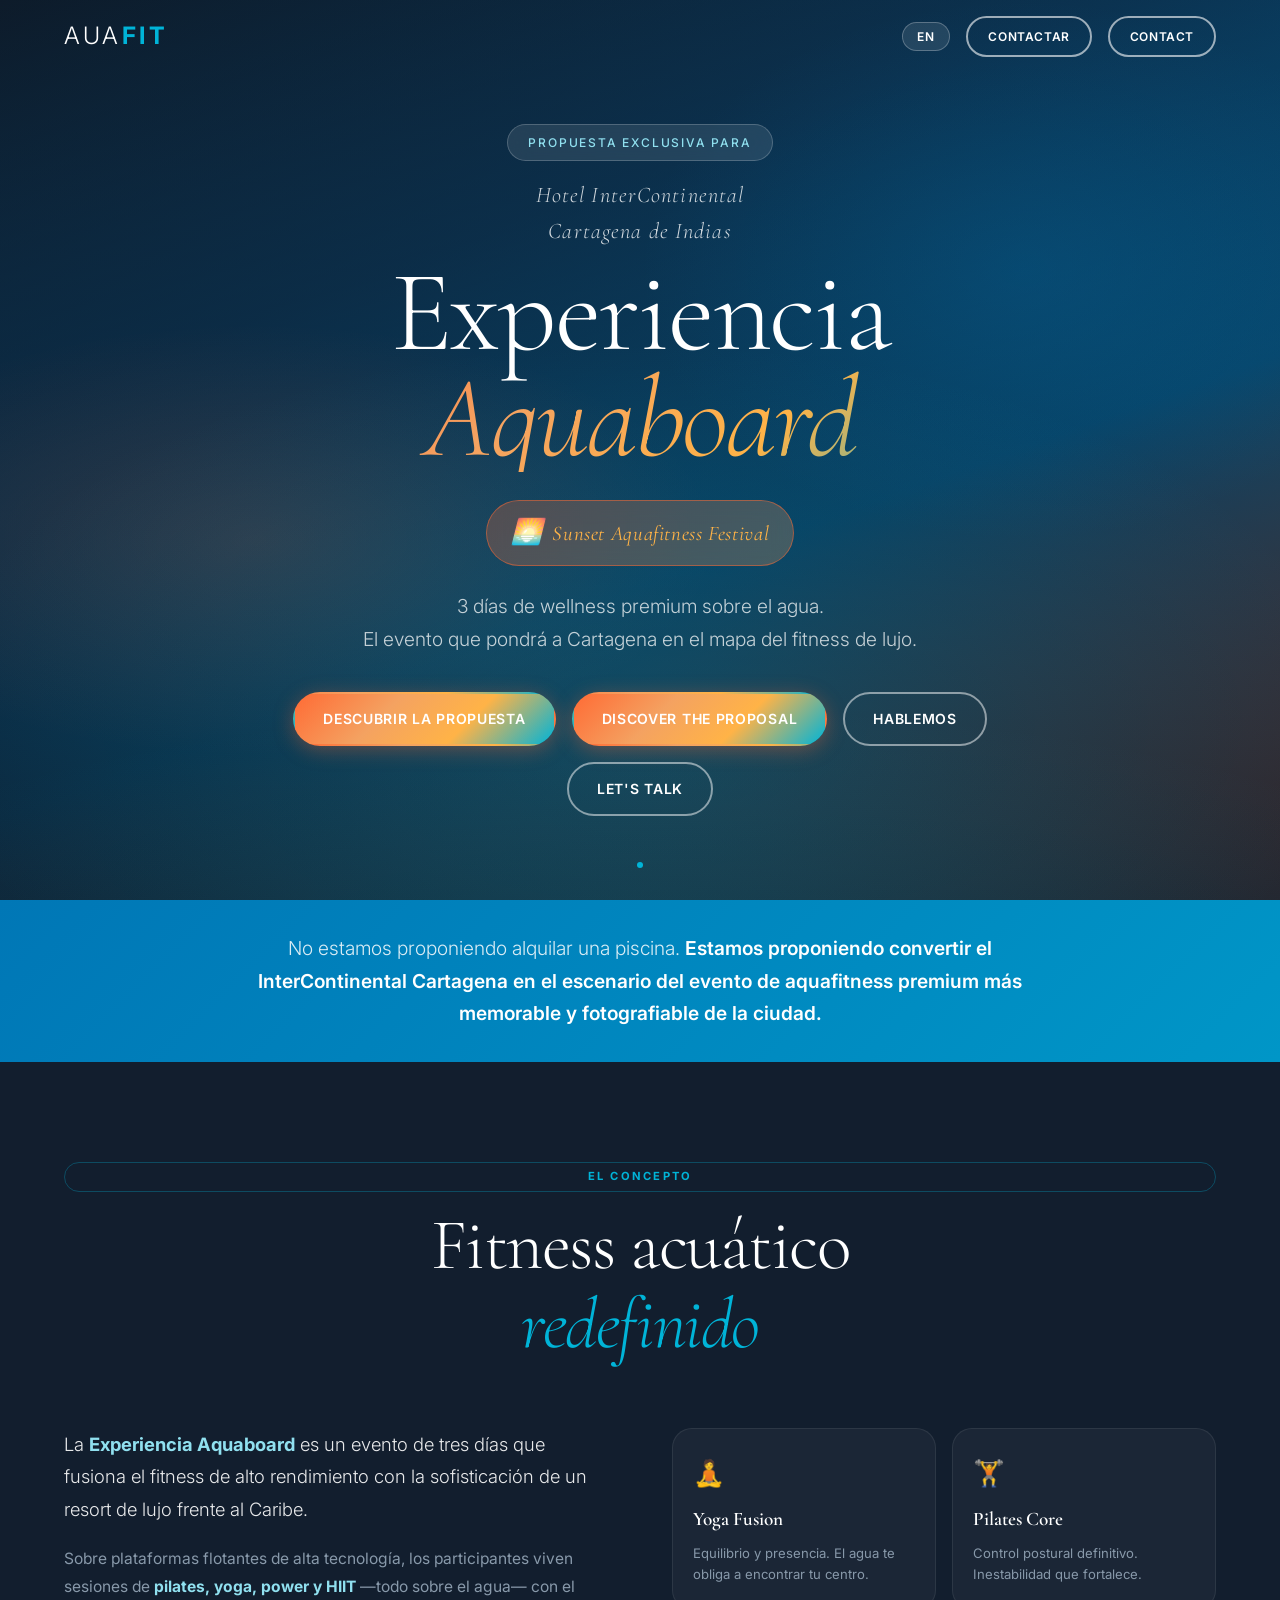
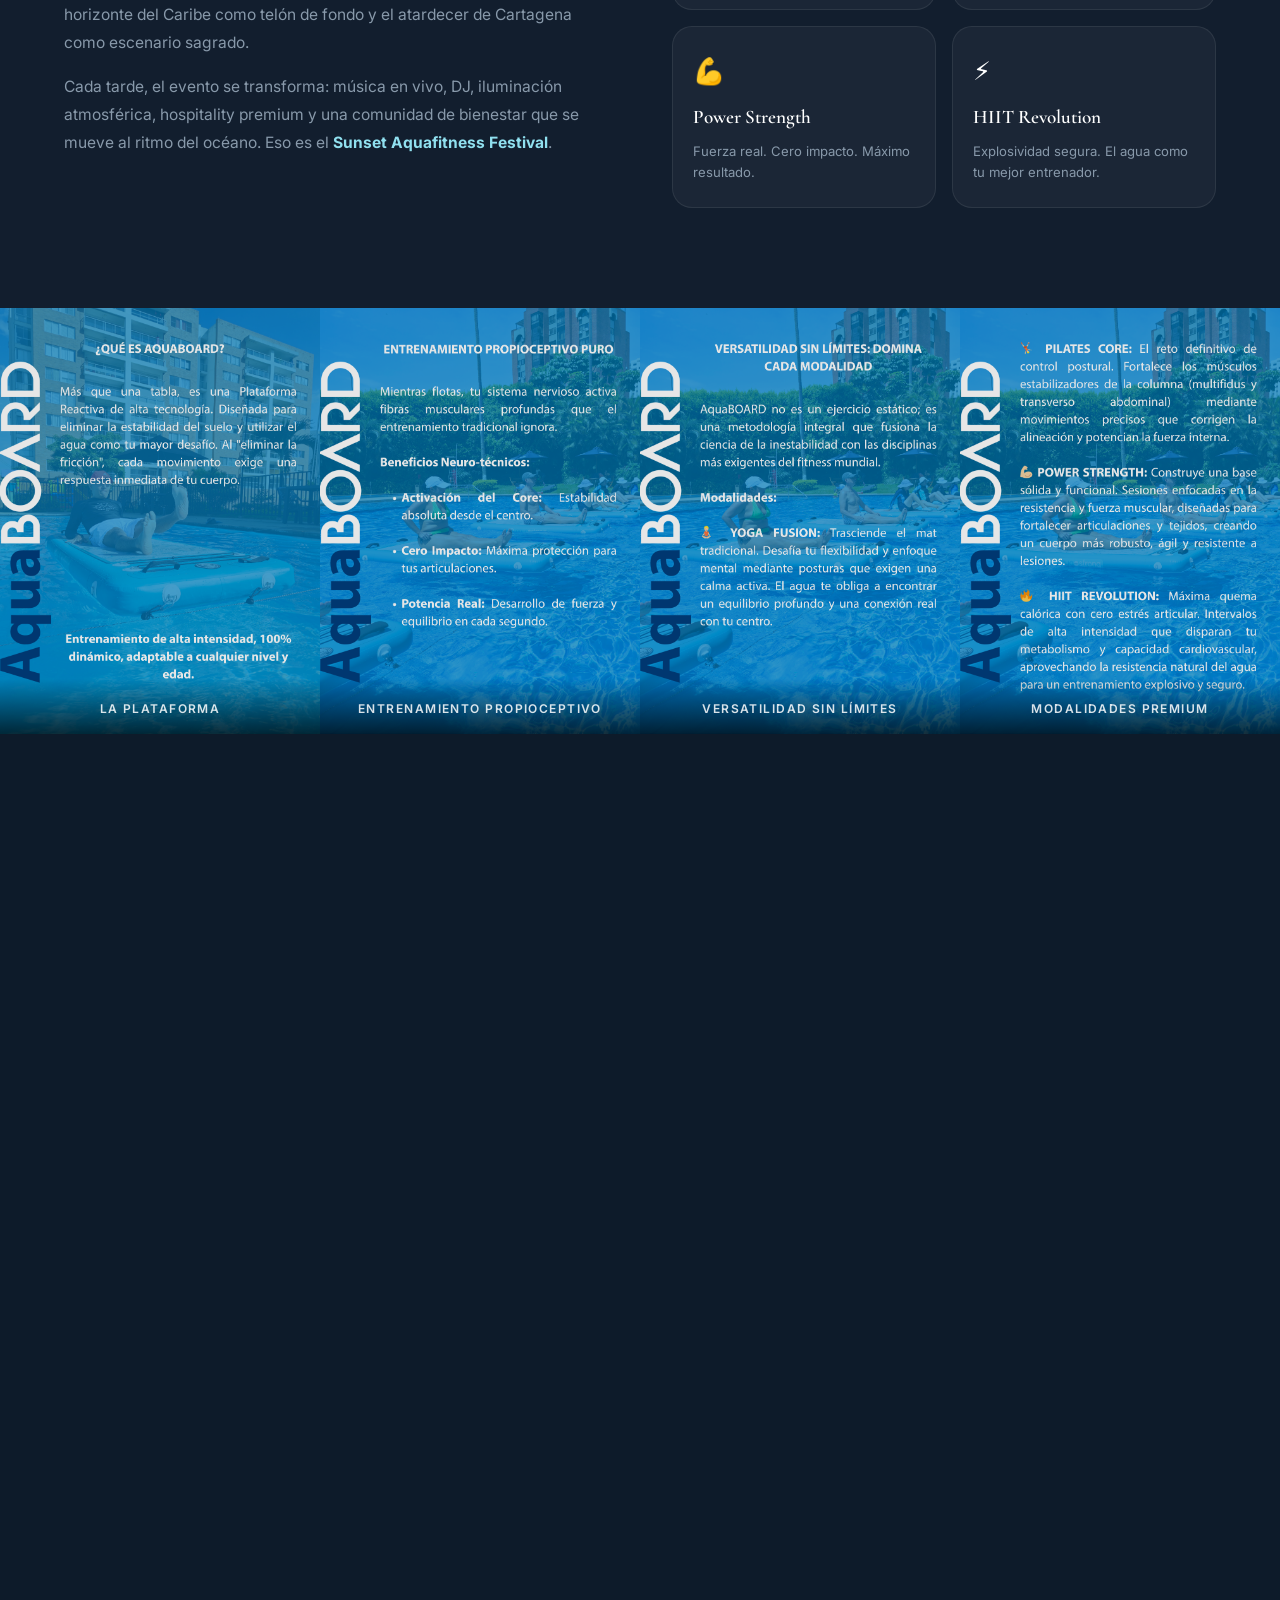
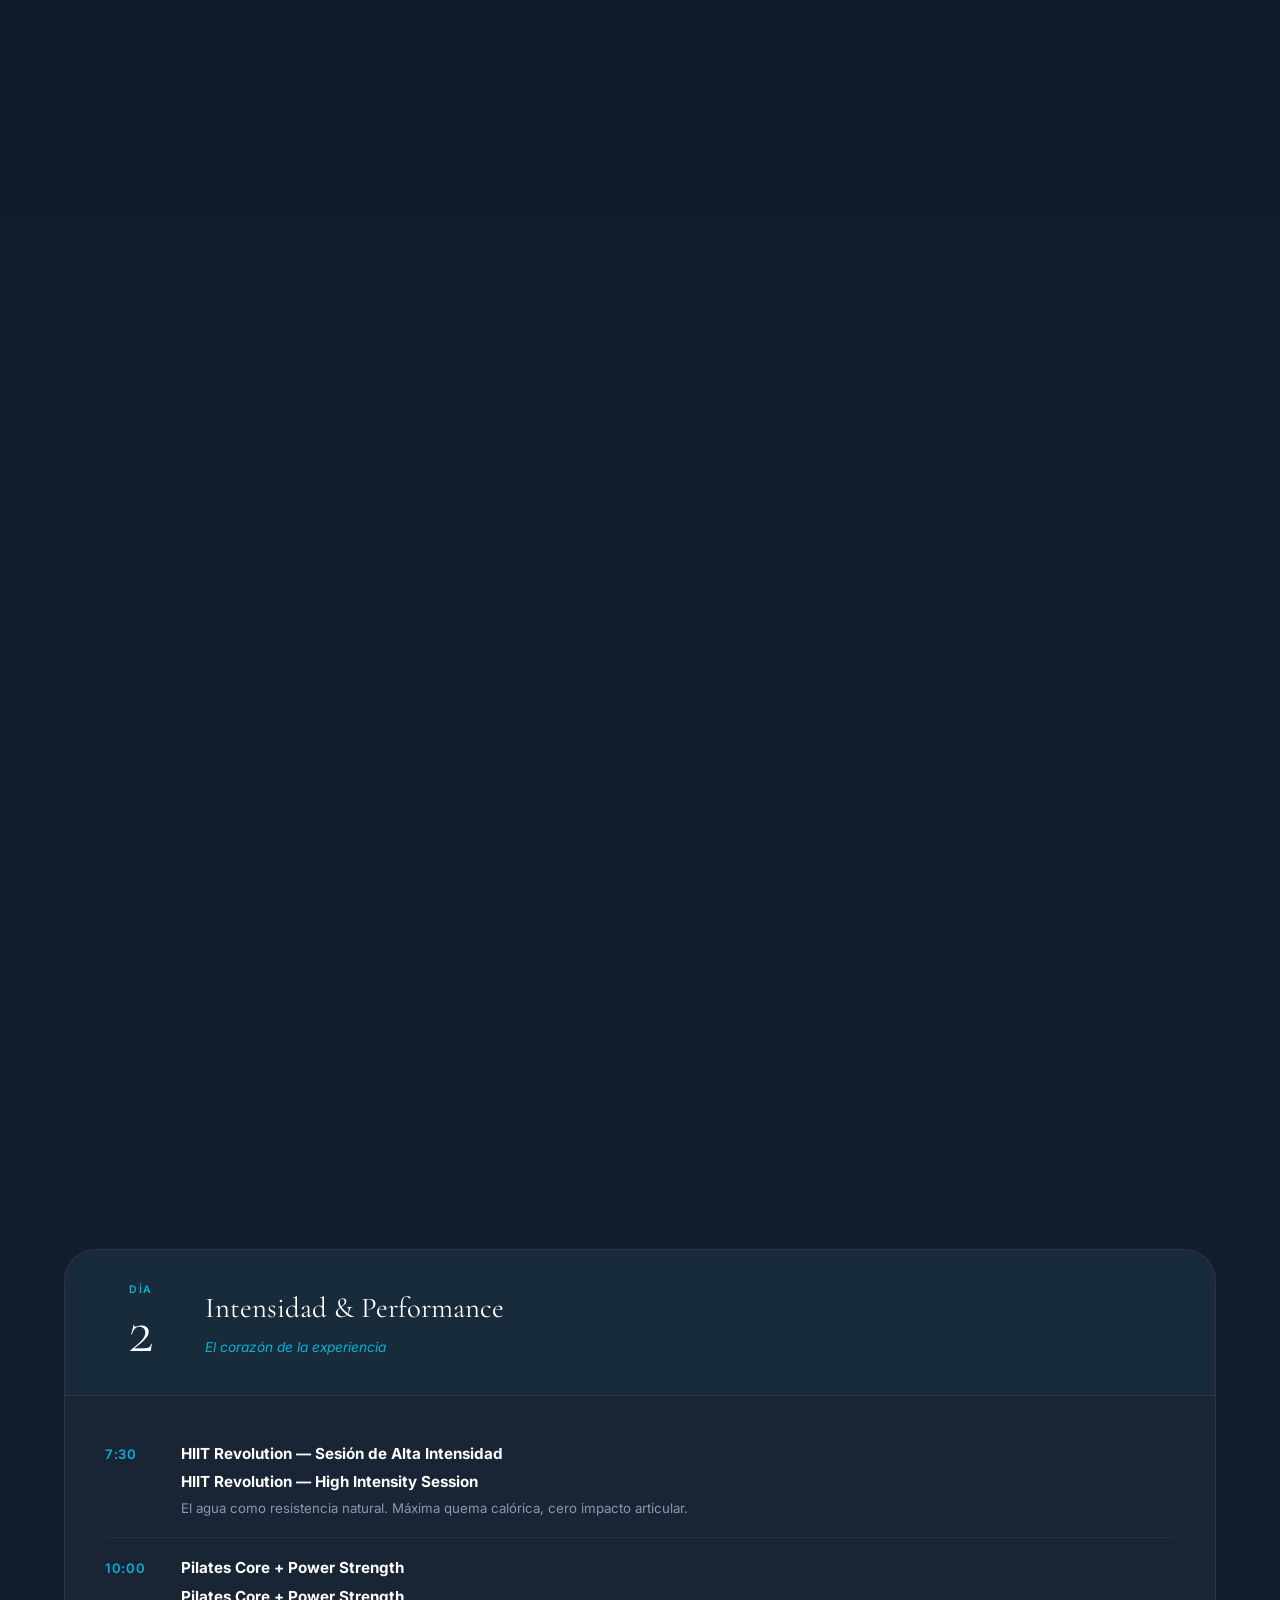
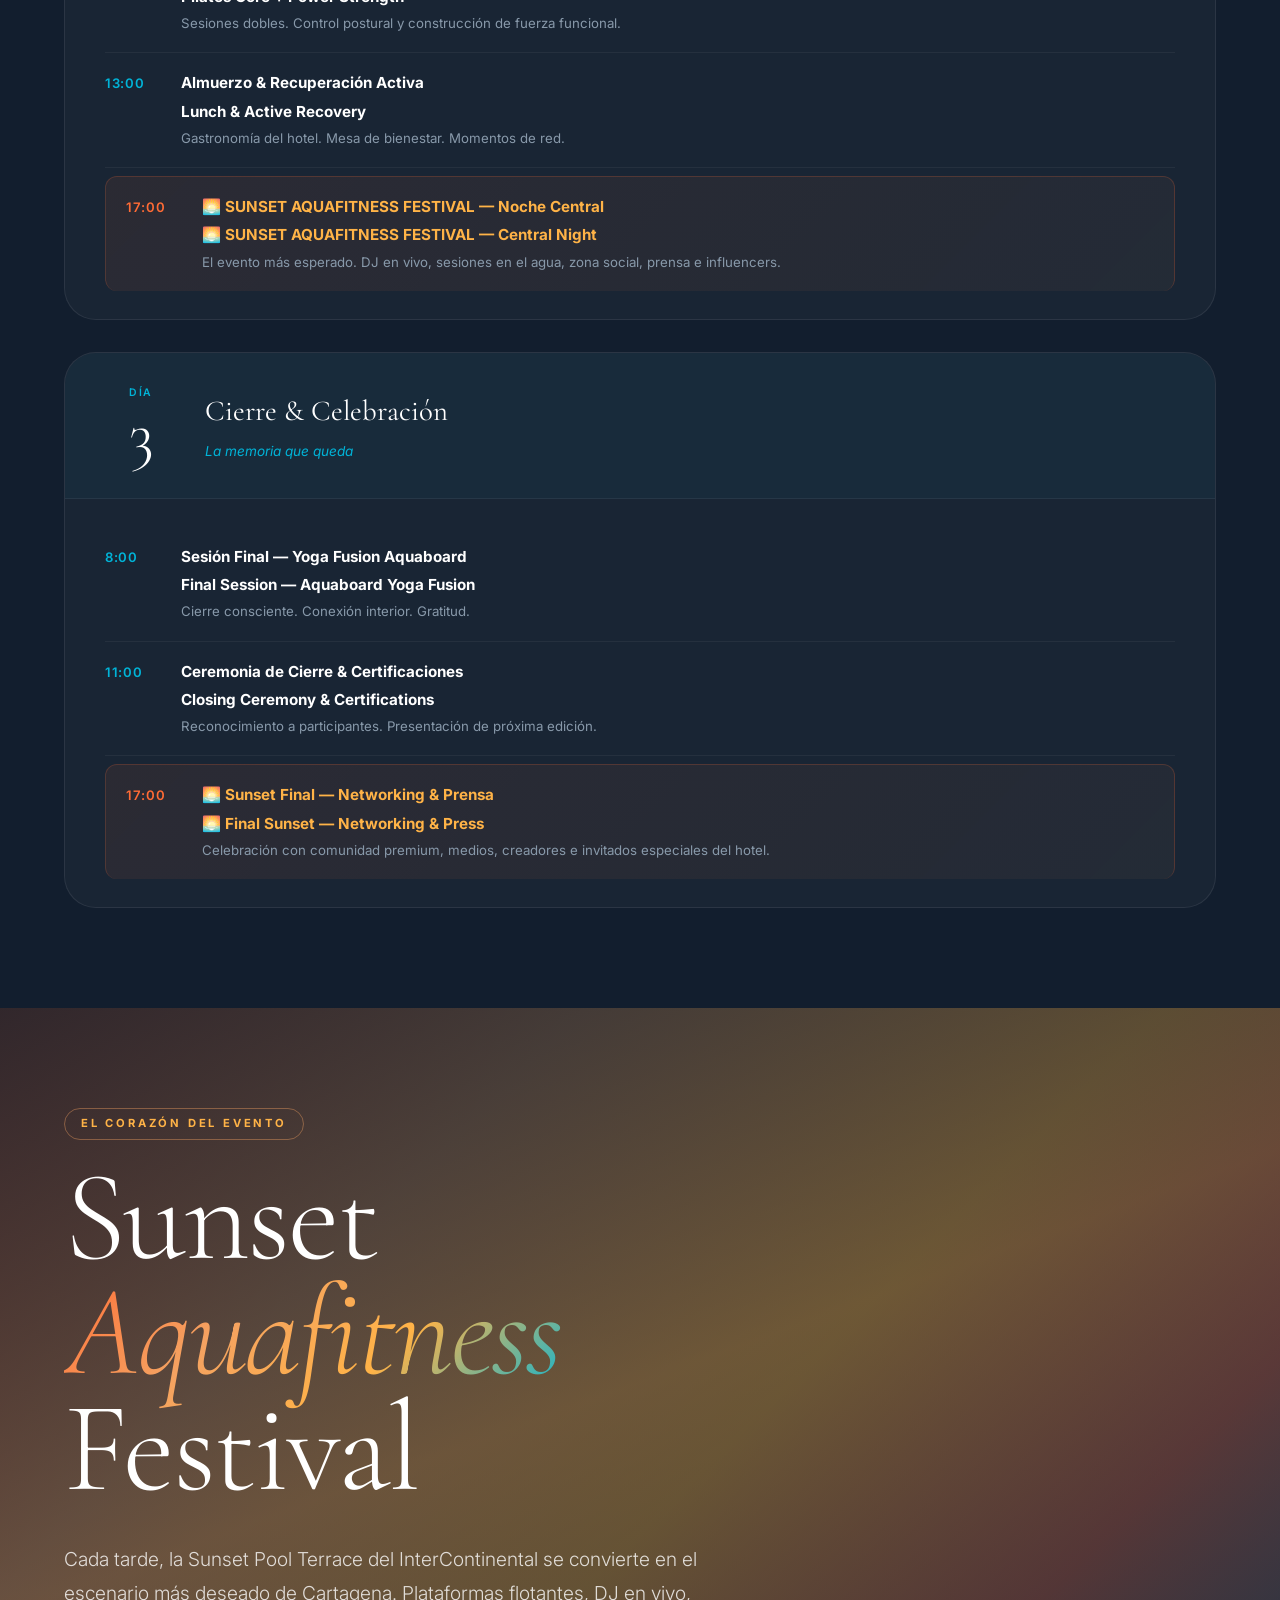
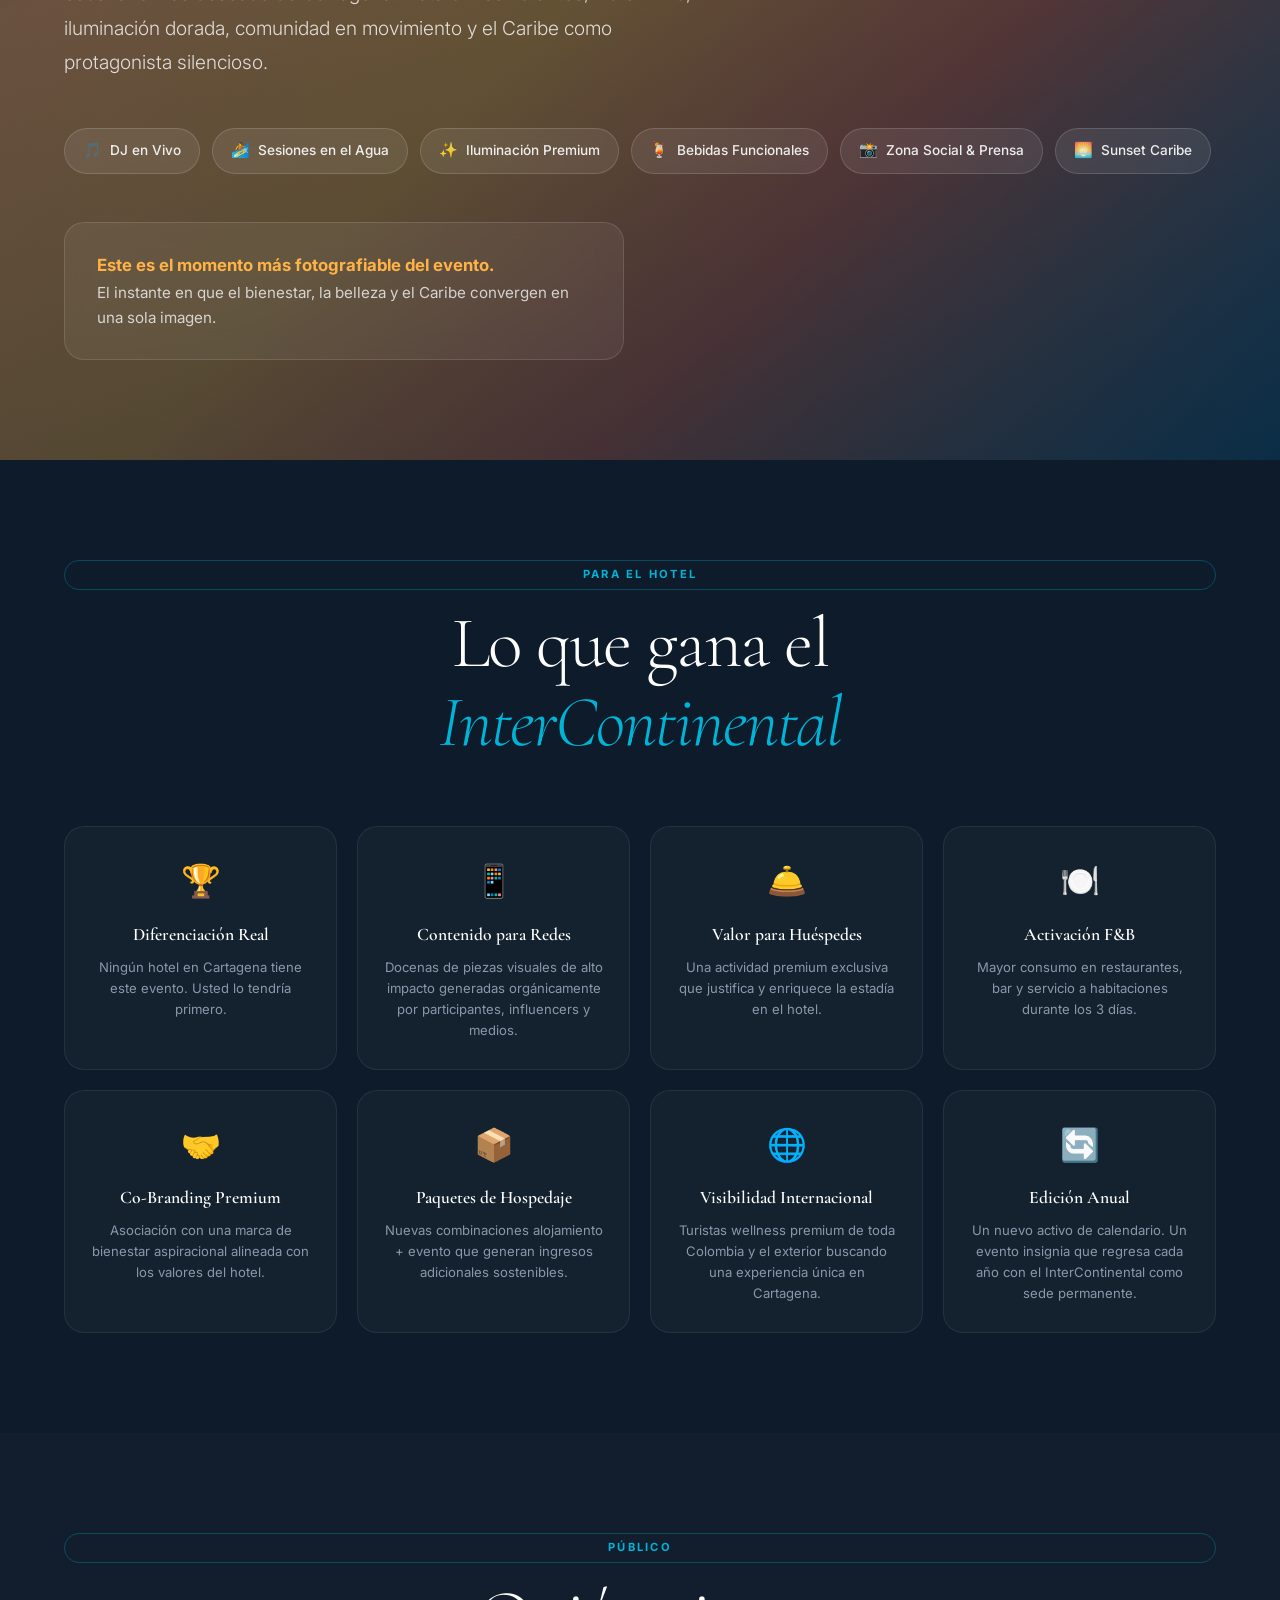
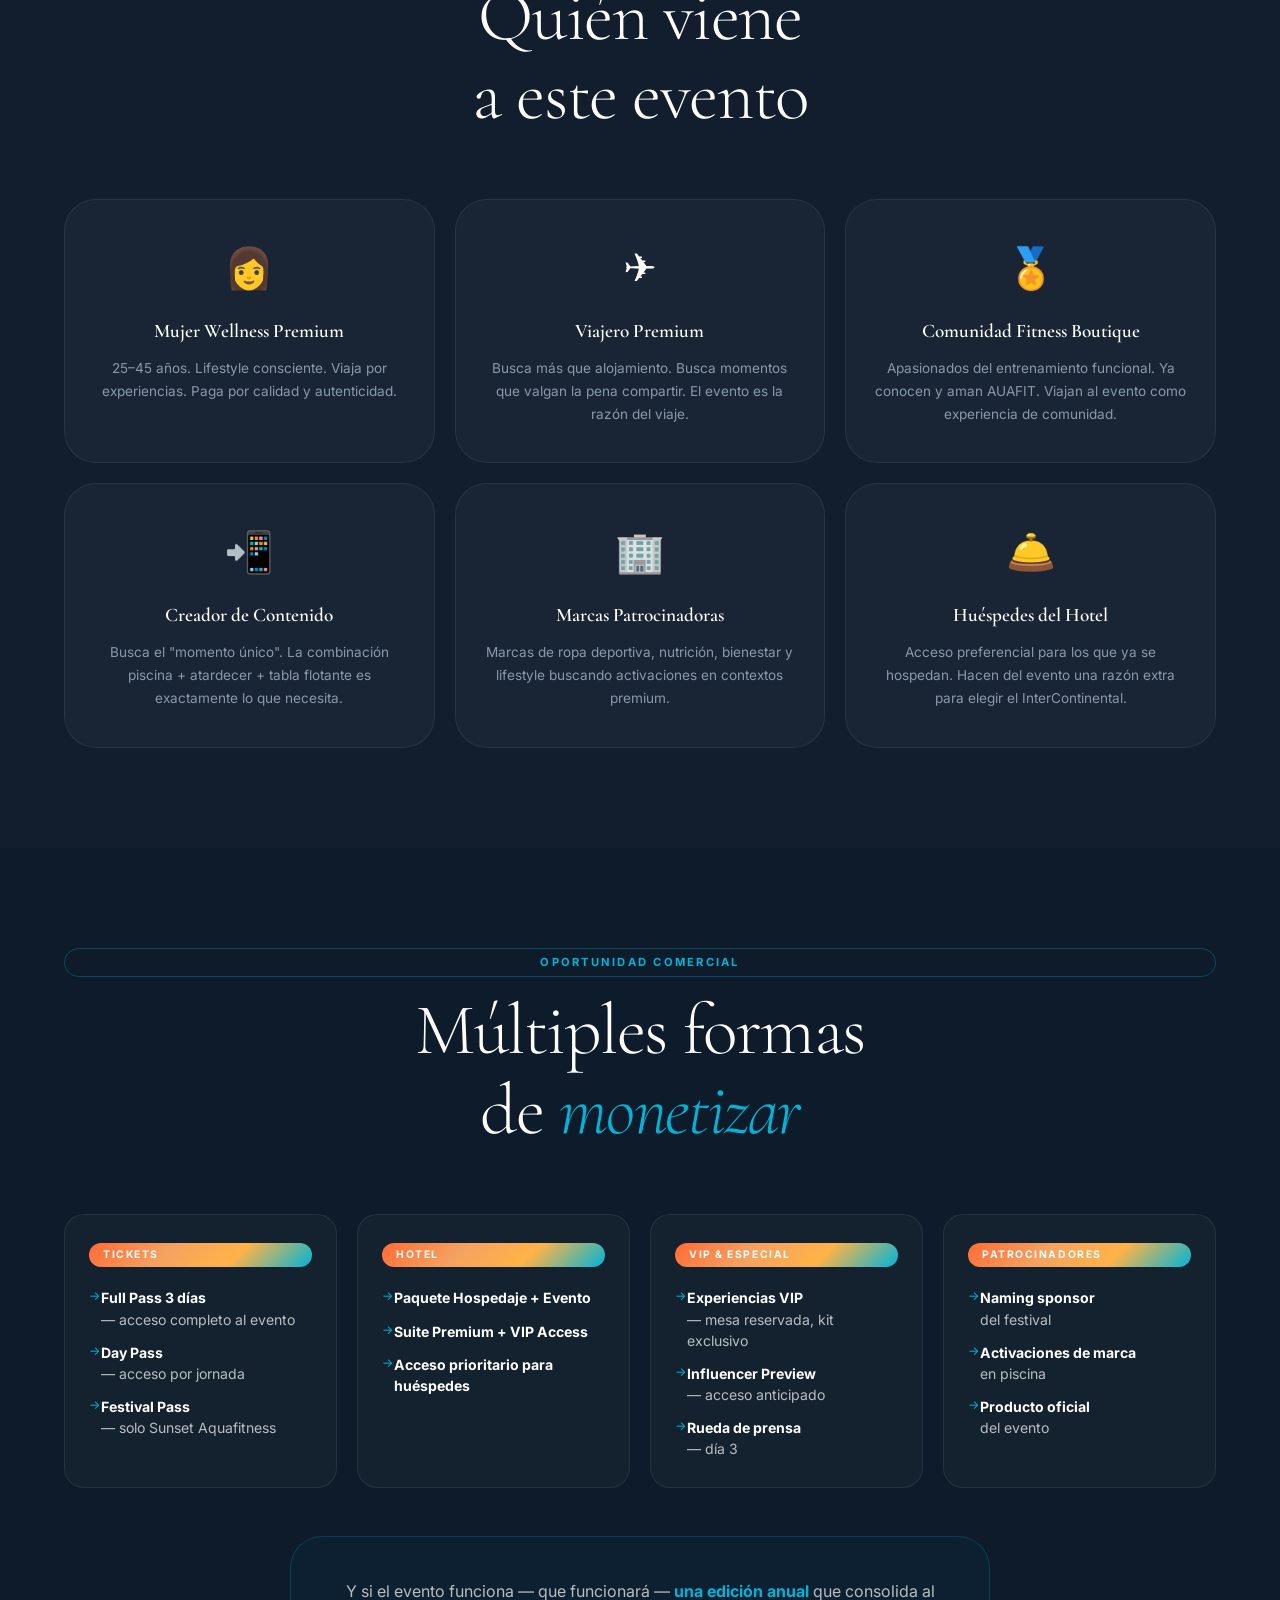
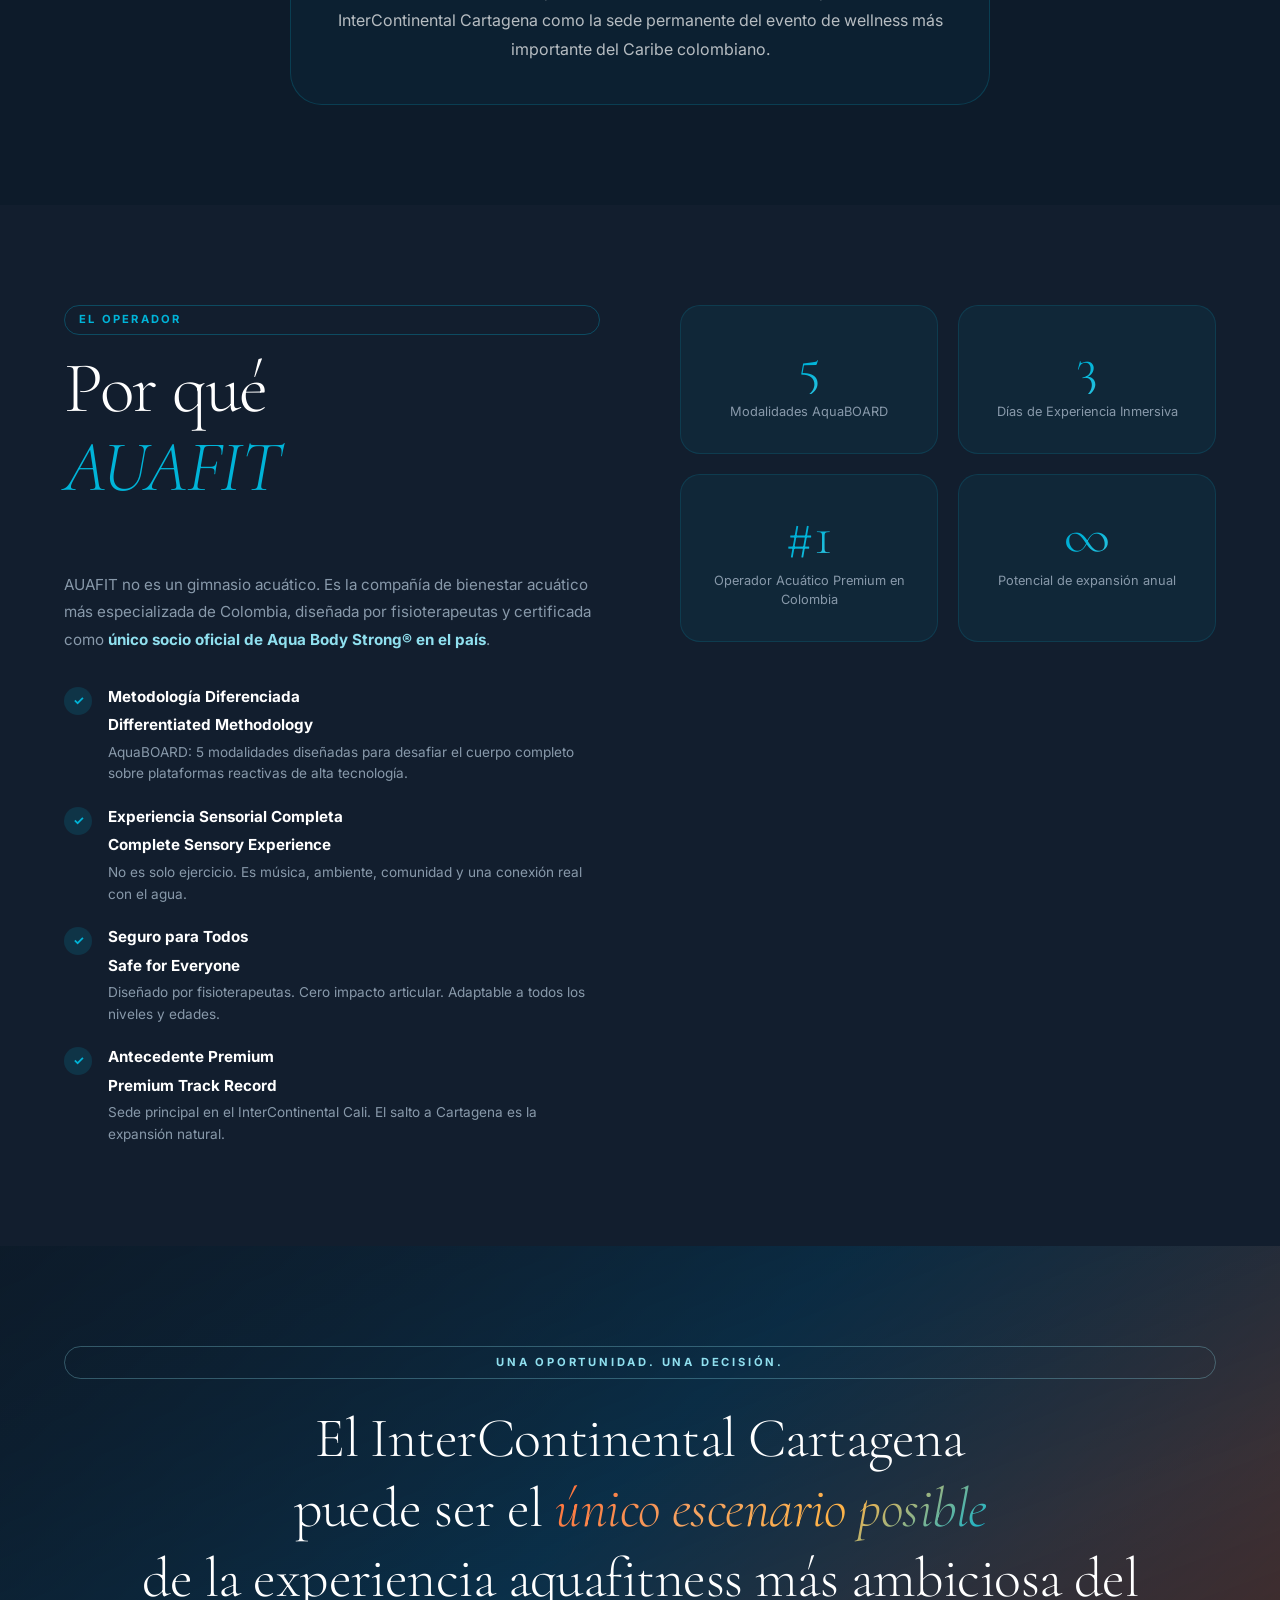
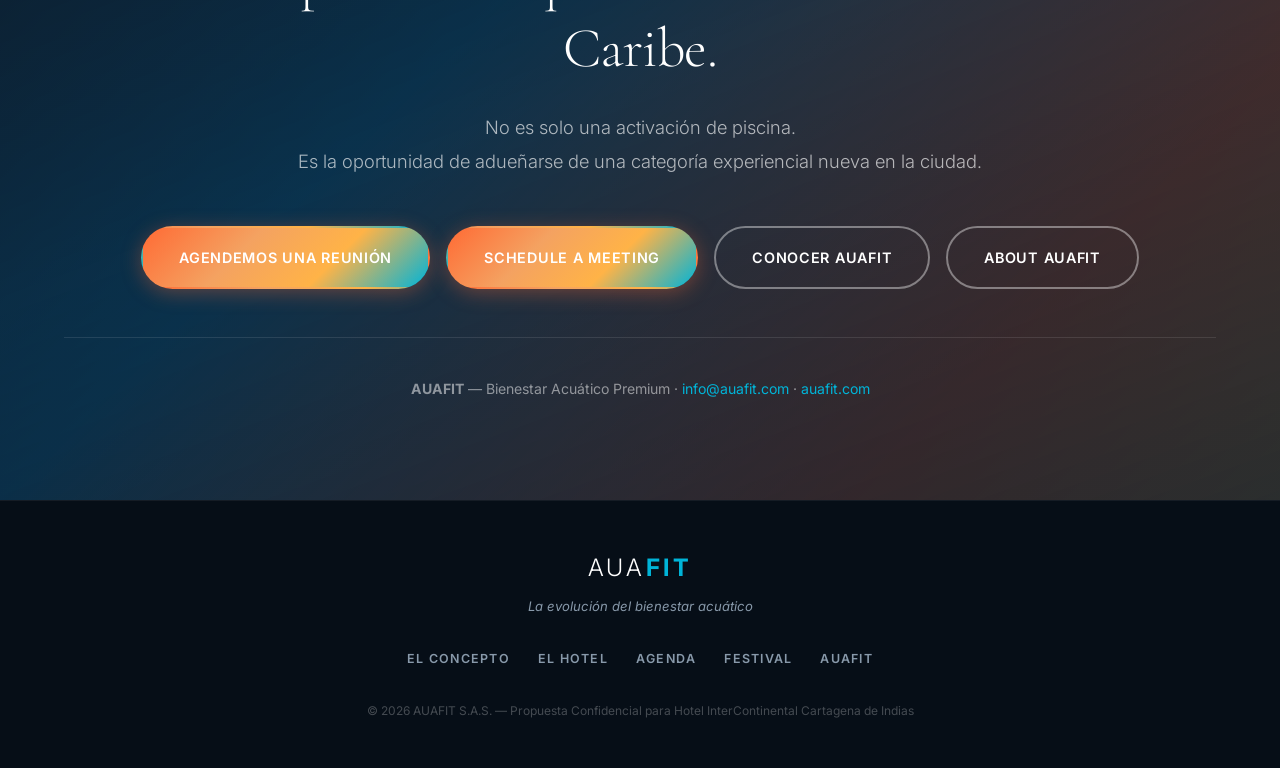
==== index.html @ c4f3ac06 "Add Experiencia Aquaboard proposal — InterContinental Cartagena Full bilingual (ES/EN) commercial pr" ====
<!DOCTYPE html>
<html lang="es">
<head>
  <meta charset="UTF-8" />
  <meta name="viewport" content="width=device-width, initial-scale=1.0" />
  <title>Experiencia Aquaboard — Hotel InterContinental Cartagena de Indias | AUAFIT</title>

  <!-- SEO & Social Meta -->
  <meta name="description" content="Propuesta exclusiva: Experiencia Aquaboard & Sunset Aquafitness Festival en el Hotel InterContinental Cartagena de Indias. 3 días de wellness premium sobre el agua." />
  <meta name="keywords" content="AquaBOARD, AUAFIT, InterContinental Cartagena, wellness, aquafitness, sunset, Colombia" />
  <meta property="og:title" content="Experiencia Aquaboard — InterContinental Cartagena" />
  <meta property="og:description" content="Un evento de aquafitness premium diseñado para convertir el InterContinental Cartagena en el escenario wellness más memorable del Caribe." />
  <meta property="og:type" content="website" />
  <meta property="og:image" content="assets/28.png" />
  <meta name="twitter:card" content="summary_large_image" />

  <!-- Fonts -->
  <link rel="preconnect" href="https://fonts.googleapis.com" />
  <link rel="preconnect" href="https://fonts.gstatic.com" crossorigin />
  <link href="https://fonts.googleapis.com/css2?family=Cormorant+Garamond:ital,wght@0,300;0,400;0,600;0,700;1,300;1,400&family=Inter:wght@300;400;500;600;700&display=swap" rel="stylesheet" />

  <link rel="stylesheet" href="styles.css" />
</head>
<body>

  <!-- ═══════════════════════════════════════════ NAV ═══ -->
  <nav class="nav" id="nav">
    <div class="nav__inner">
      <div class="nav__brand">
        <span class="nav__logo-text">AUA<strong>FIT</strong></span>
      </div>
      <div class="nav__actions">
        <button class="lang-toggle" id="langToggle" aria-label="Cambiar idioma">
          <span data-es>EN</span>
          <span data-en>ES</span>
        </button>
        <a href="#contacto" class="btn btn--outline btn--sm" data-es>Contactar</a>
        <a href="#contacto" class="btn btn--outline btn--sm" data-en>Contact</a>
      </div>
    </div>
  </nav>

  <!-- ═══════════════════════════════════════════ HERO ═══ -->
  <section class="hero" id="inicio">
    <div class="hero__bg">
      <div class="hero__overlay"></div>
      <div class="hero__water-anim"></div>
    </div>
    <div class="hero__content">
      <div class="hero__badge reveal">
        <span data-es>Propuesta exclusiva para</span>
        <span data-en>Exclusive proposal for</span>
      </div>
      <div class="hero__hotel reveal">Hotel InterContinental<br/>Cartagena de Indias</div>
      <h1 class="hero__title reveal">
        <span class="hero__title-main">Experiencia</span>
        <span class="hero__title-accent">Aquaboard</span>
      </h1>
      <div class="hero__festival-badge reveal">
        <div class="festival-pill">
          <span class="festival-pill__icon">🌅</span>
          <span data-es>Sunset Aquafitness Festival</span>
          <span data-en>Sunset Aquafitness Festival</span>
        </div>
      </div>
      <p class="hero__sub reveal" data-es>
        3 días de wellness premium sobre el agua.<br/>
        El evento que pondrá a Cartagena en el mapa del fitness de lujo.
      </p>
      <p class="hero__sub reveal" data-en>
        3 days of premium wellness on the water.<br/>
        The event that puts Cartagena on the luxury fitness map.
      </p>
      <div class="hero__ctas reveal">
        <a href="#vision" class="btn btn--primary" data-es>Descubrir la propuesta</a>
        <a href="#vision" class="btn btn--primary" data-en>Discover the proposal</a>
        <a href="#contacto" class="btn btn--ghost" data-es>Hablemos</a>
        <a href="#contacto" class="btn btn--ghost" data-en>Let's talk</a>
      </div>
    </div>
    <div class="hero__scroll-hint">
      <div class="scroll-dot"></div>
    </div>
  </section>

  <!-- ═════════════════════════════════════ STATEMENT BAR ═══ -->
  <div class="statement-bar">
    <div class="statement-bar__inner">
      <p data-es>No estamos proponiendo alquilar una piscina. <strong>Estamos proponiendo convertir el InterContinental Cartagena en el escenario del evento de aquafitness premium más memorable y fotografiable de la ciudad.</strong></p>
      <p data-en>We're not proposing to rent a pool. <strong>We're proposing to make the InterContinental Cartagena the most memorable, most photographable premium aquafitness event venue in the city.</strong></p>
    </div>
  </div>

  <!-- ═════════════════════════════════════════ VISIÓN ═══ -->
  <section class="section vision" id="vision">
    <div class="container">
      <div class="section__header reveal">
        <span class="section__tag" data-es>El Concepto</span>
        <span class="section__tag" data-en>The Concept</span>
        <h2 data-es>Fitness acuático<br/><em>redefin­ido</em></h2>
        <h2 data-en>Aquatic fitness<br/><em>redefined</em></h2>
      </div>

      <div class="vision__grid">
        <div class="vision__text reveal">
          <p class="lead" data-es>
            La <strong>Experiencia Aquaboard</strong> es un evento de tres días que fusiona el fitness de alto rendimiento con la sofisticación de un resort de lujo frente al Caribe.
          </p>
          <p class="lead" data-en>
            The <strong>Aquaboard Experience</strong> is a three-day event fusing high-performance fitness with the sophistication of a luxury Caribbean resort.
          </p>
          <p data-es>
            Sobre plataformas flotantes de alta tecnología, los participantes viven sesiones de <strong>pilates, yoga, power y HIIT</strong> —todo sobre el agua— con el horizonte del Caribe como telón de fondo y el atardecer de Cartagena como escenario sagrado.
          </p>
          <p data-en>
            On high-tech floating platforms, participants experience sessions of <strong>pilates, yoga, power and HIIT</strong>—all on the water—with the Caribbean horizon as backdrop and Cartagena's sunset as a sacred stage.
          </p>
          <p data-es>
            Cada tarde, el evento se transforma: música en vivo, DJ, iluminación atmosférica, hospitality premium y una comunidad de bienestar que se mueve al ritmo del océano. Eso es el <strong>Sunset Aquafitness Festival</strong>.
          </p>
          <p data-en>
            Every afternoon, the event transforms: live music, DJ, atmospheric lighting, premium hospitality and a wellness community moving to the rhythm of the ocean. That's the <strong>Sunset Aquafitness Festival</strong>.
          </p>
        </div>
        <div class="vision__modalities reveal">
          <div class="modality-card">
            <div class="modality-card__icon">🧘</div>
            <h4 data-es>Yoga Fusion</h4>
            <h4 data-en>Yoga Fusion</h4>
            <p data-es>Equilibrio y presencia. El agua te obliga a encontrar tu centro.</p>
            <p data-en>Balance and presence. The water forces you to find your center.</p>
          </div>
          <div class="modality-card">
            <div class="modality-card__icon">🏋️</div>
            <h4 data-es>Pilates Core</h4>
            <h4 data-en>Pilates Core</h4>
            <p data-es>Control postural definitivo. Inestabilidad que fortalece.</p>
            <p data-en>Ultimate postural control. Instability that strengthens.</p>
          </div>
          <div class="modality-card">
            <div class="modality-card__icon">💪</div>
            <h4 data-es>Power Strength</h4>
            <h4 data-en>Power Strength</h4>
            <p data-es>Fuerza real. Cero impacto. Máximo resultado.</p>
            <p data-en>Real strength. Zero impact. Maximum result.</p>
          </div>
          <div class="modality-card">
            <div class="modality-card__icon">⚡</div>
            <h4 data-es>HIIT Revolution</h4>
            <h4 data-en>HIIT Revolution</h4>
            <p data-es>Explosividad segura. El agua como tu mejor entrenador.</p>
            <p data-en>Safe explosive training. Water as your best coach.</p>
          </div>
        </div>
      </div>
    </div>
  </section>

  <!-- ═══════════════════════════════ AQUABOARD GALLERY ═══ -->
  <section class="aquaboard-gallery">
    <div class="gallery__track">
      <div class="gallery__item">
        <img src="assets/26.png" alt="AquaBOARD — qué es" loading="lazy" />
        <div class="gallery__caption" data-es>La Plataforma</div>
        <div class="gallery__caption" data-en>The Platform</div>
      </div>
      <div class="gallery__item">
        <img src="assets/27.png" alt="AquaBOARD — entrenamiento propioceptivo" loading="lazy" />
        <div class="gallery__caption" data-es>Entrenamiento Propioceptivo</div>
        <div class="gallery__caption" data-en>Proprioceptive Training</div>
      </div>
      <div class="gallery__item">
        <img src="assets/28.png" alt="AquaBOARD — versatilidad" loading="lazy" />
        <div class="gallery__caption" data-es>Versatilidad Sin Límites</div>
        <div class="gallery__caption" data-en>Limitless Versatility</div>
      </div>
      <div class="gallery__item">
        <img src="assets/29.png" alt="AquaBOARD — modalidades" loading="lazy" />
        <div class="gallery__caption" data-es>Modalidades Premium</div>
        <div class="gallery__caption" data-en>Premium Modalities</div>
      </div>
    </div>
  </section>

  <!-- ═══════════════════════════════════ POR QUÉ IHG ═══ -->
  <section class="section why-hotel" id="hotel">
    <div class="container">
      <div class="section__header reveal">
        <span class="section__tag" data-es>El Escenario Perfecto</span>
        <span class="section__tag" data-en>The Perfect Stage</span>
        <h2 data-es>Por qué el<br/><em>InterContinental Cartagena</em></h2>
        <h2 data-en>Why the<br/><em>InterContinental Cartagena</em></h2>
      </div>

      <div class="why-hotel__grid">
        <div class="why-card reveal">
          <div class="why-card__num">01</div>
          <div class="why-card__icon">🌊</div>
          <h3 data-es>Sunset Pool Terrace</h3>
          <h3 data-en>Sunset Pool Terrace</h3>
          <p data-es>Una piscina infinity con vistas directas al atardecer caribeño. Disponible desde las 4 p.m. Diseñada para lo que nosotros traemos.</p>
          <p data-en>An infinity pool with direct views of the Caribbean sunset. Available from 4 p.m. Built for exactly what we bring.</p>
        </div>
        <div class="why-card reveal">
          <div class="why-card__num">02</div>
          <div class="why-card__icon">🏨</div>
          <h3 data-es>Posicionamiento 5 Estrellas</h3>
          <h3 data-en>5-Star Positioning</h3>
          <p data-es>El InterContinental no es solo un hotel de lujo. Es una declaración de estilo. El público premium ya está aquí.</p>
          <p data-en>The InterContinental is not just a luxury hotel. It's a lifestyle statement. The premium audience is already here.</p>
        </div>
        <div class="why-card reveal">
          <div class="why-card__num">03</div>
          <div class="why-card__icon">📸</div>
          <h3 data-es>Contenido Aspiracional</h3>
          <h3 data-en>Aspirational Content</h3>
          <p data-es>Piscina + plataformas flotantes + atardecer Caribe = la imagen más deseada del año en redes sociales.</p>
          <p data-en>Pool + floating platforms + Caribbean sunset = the most coveted social media image of the year.</p>
        </div>
        <div class="why-card reveal">
          <div class="why-card__num">04</div>
          <div class="why-card__icon">🎯</div>
          <h3 data-es>Zona VIP y Experiencias</h3>
          <h3 data-en>VIP Zone & Experiences</h3>
          <p data-es>Infraestructura lista para cenas VIP, wine tasting, sunset tapas. Todo el marco ya existe. Nosotros lo activamos.</p>
          <p data-en>Infrastructure ready for VIP dinners, wine tasting, sunset tapas. The whole framework already exists. We activate it.</p>
        </div>
        <div class="why-card reveal">
          <div class="why-card__num">05</div>
          <div class="why-card__icon">🌴</div>
          <h3 data-es>Vocación de Eventos</h3>
          <h3 data-en>Event Vocation</h3>
          <p data-es>Cartagena es ciudad de eventos de clase mundial. El InterContinental tiene la capacidad y el prestigio para liderar esa categoría.</p>
          <p data-en>Cartagena is a world-class events city. The InterContinental has the capacity and prestige to lead that category.</p>
        </div>
        <div class="why-card reveal">
          <div class="why-card__num">06</div>
          <div class="why-card__icon">🤝</div>
          <h3 data-es>Antecedente de Éxito</h3>
          <h3 data-en>Proven Track Record</h3>
          <p data-es>AUAFIT ya opera su sede premium en el InterContinental Cali. Cartagena es la expansión natural y la más poderosa.</p>
          <p data-en>AUAFIT already operates its premium hub at the InterContinental Cali. Cartagena is the natural—and most powerful—expansion.</p>
        </div>
      </div>
    </div>
  </section>

  <!-- ═══════════════════════════════════════ 3 DÍAS ═══ -->
  <section class="section days" id="agenda">
    <div class="container">
      <div class="section__header reveal">
        <span class="section__tag" data-es>La Experiencia</span>
        <span class="section__tag" data-en>The Experience</span>
        <h2 data-es>Formato<br/><em>3 Días</em></h2>
        <h2 data-en>3-Day<br/><em>Format</em></h2>
        <p class="section__lead" data-es>Cada día diseñado para llevar a los participantes de la apertura emocional al clímax experiencial.</p>
        <p class="section__lead" data-en>Every day designed to take participants from emotional opening to experiential climax.</p>
      </div>

      <div class="days__timeline">

        <!-- DAY 1 -->
        <div class="day-block reveal">
          <div class="day-block__header">
            <div class="day-block__num">
              <span data-es>Día</span>
              <span data-en>Day</span>
              <strong>1</strong>
            </div>
            <div class="day-block__title">
              <h3 data-es>Apertura &amp; Bienvenida</h3>
              <h3 data-en>Opening &amp; Welcome</h3>
              <p class="day-block__theme" data-es>El agua como primer contacto</p>
              <p class="day-block__theme" data-en>Water as first contact</p>
            </div>
          </div>
          <div class="day-block__agenda">
            <div class="agenda-item">
              <span class="agenda-item__time">8:00</span>
              <div class="agenda-item__content">
                <strong data-es>Sesión Soft — Yoga Fusion Aquaboard</strong>
                <strong data-en>Soft Session — Yoga Fusion Aquaboard</strong>
                <p data-es>Primera experiencia sobre el agua. Conexión con el entorno, respiración y presencia.</p>
                <p data-en>First water experience. Connection with the environment, breathing and presence.</p>
              </div>
            </div>
            <div class="agenda-item">
              <span class="agenda-item__time">10:30</span>
              <div class="agenda-item__content">
                <strong data-es>Recepción Premium & Bienvenida Oficial</strong>
                <strong data-en>Premium Reception & Official Welcome</strong>
                <p data-es>Hospitalidad InterContinental. Bebidas funcionales, networking y briefing del evento.</p>
                <p data-en>InterContinental hospitality. Functional drinks, networking and event briefing.</p>
              </div>
            </div>
            <div class="agenda-item agenda-item--festival">
              <span class="agenda-item__time">17:00</span>
              <div class="agenda-item__content">
                <strong data-es>🌅 Sunset Experience — Apertura del Festival</strong>
                <strong data-en>🌅 Sunset Experience — Festival Opening</strong>
                <p data-es>Primera sesión sunset. Música, movimiento colectivo, iluminación atmosférica.</p>
                <p data-en>First sunset session. Music, collective movement, atmospheric lighting.</p>
              </div>
            </div>
          </div>
        </div>

        <!-- DAY 2 -->
        <div class="day-block reveal">
          <div class="day-block__header">
            <div class="day-block__num">
              <span data-es>Día</span>
              <span data-en>Day</span>
              <strong>2</strong>
            </div>
            <div class="day-block__title">
              <h3 data-es>Intensidad &amp; Performance</h3>
              <h3 data-en>Intensity &amp; Performance</h3>
              <p class="day-block__theme" data-es>El corazón de la experiencia</p>
              <p class="day-block__theme" data-en>The heart of the experience</p>
            </div>
          </div>
          <div class="day-block__agenda">
            <div class="agenda-item">
              <span class="agenda-item__time">7:30</span>
              <div class="agenda-item__content">
                <strong data-es>HIIT Revolution — Sesión de Alta Intensidad</strong>
                <strong data-en>HIIT Revolution — High Intensity Session</strong>
                <p data-es>El agua como resistencia natural. Máxima quema calórica, cero impacto articular.</p>
                <p data-en>Water as natural resistance. Maximum caloric burn, zero joint impact.</p>
              </div>
            </div>
            <div class="agenda-item">
              <span class="agenda-item__time">10:00</span>
              <div class="agenda-item__content">
                <strong data-es>Pilates Core + Power Strength</strong>
                <strong data-en>Pilates Core + Power Strength</strong>
                <p data-es>Sesiones dobles. Control postural y construcción de fuerza funcional.</p>
                <p data-en>Double sessions. Postural control and functional strength building.</p>
              </div>
            </div>
            <div class="agenda-item">
              <span class="agenda-item__time">13:00</span>
              <div class="agenda-item__content">
                <strong data-es>Almuerzo & Recuperación Activa</strong>
                <strong data-en>Lunch & Active Recovery</strong>
                <p data-es>Gastronomía del hotel. Mesa de bienestar. Momentos de red.</p>
                <p data-en>Hotel gastronomy. Wellness table. Networking moments.</p>
              </div>
            </div>
            <div class="agenda-item agenda-item--festival">
              <span class="agenda-item__time">17:00</span>
              <div class="agenda-item__content">
                <strong data-es>🌅 SUNSET AQUAFITNESS FESTIVAL — Noche Central</strong>
                <strong data-en>🌅 SUNSET AQUAFITNESS FESTIVAL — Central Night</strong>
                <p data-es>El evento más esperado. DJ en vivo, sesiones en el agua, zona social, prensa e influencers.</p>
                <p data-en>The most anticipated event. Live DJ, water sessions, social zone, press and influencers.</p>
              </div>
            </div>
          </div>
        </div>

        <!-- DAY 3 -->
        <div class="day-block reveal">
          <div class="day-block__header">
            <div class="day-block__num">
              <span data-es>Día</span>
              <span data-en>Day</span>
              <strong>3</strong>
            </div>
            <div class="day-block__title">
              <h3 data-es>Cierre &amp; Celebración</h3>
              <h3 data-en>Closing &amp; Celebration</h3>
              <p class="day-block__theme" data-es>La memoria que queda</p>
              <p class="day-block__theme" data-en>The memory that stays</p>
            </div>
          </div>
          <div class="day-block__agenda">
            <div class="agenda-item">
              <span class="agenda-item__time">8:00</span>
              <div class="agenda-item__content">
                <strong data-es>Sesión Final — Yoga Fusion Aquaboard</strong>
                <strong data-en>Final Session — Aquaboard Yoga Fusion</strong>
                <p data-es>Cierre consciente. Conexión interior. Gratitud.</p>
                <p data-en>Mindful closing. Inner connection. Gratitude.</p>
              </div>
            </div>
            <div class="agenda-item">
              <span class="agenda-item__time">11:00</span>
              <div class="agenda-item__content">
                <strong data-es>Ceremonia de Cierre & Certificaciones</strong>
                <strong data-en>Closing Ceremony & Certifications</strong>
                <p data-es>Reconocimiento a participantes. Presentación de próxima edición.</p>
                <p data-en>Recognition of participants. Next edition announcement.</p>
              </div>
            </div>
            <div class="agenda-item agenda-item--festival">
              <span class="agenda-item__time">17:00</span>
              <div class="agenda-item__content">
                <strong data-es>🌅 Sunset Final — Networking & Prensa</strong>
                <strong data-en>🌅 Final Sunset — Networking & Press</strong>
                <p data-es>Celebración con comunidad premium, medios, creadores e invitados especiales del hotel.</p>
                <p data-en>Celebration with premium community, media, content creators and special hotel guests.</p>
              </div>
            </div>
          </div>
        </div>

      </div>
    </div>
  </section>

  <!-- ═══════════════════════════ SUNSET FESTIVAL HERO ═══ -->
  <section class="festival-hero" id="festival">
    <div class="festival-hero__bg"></div>
    <div class="festival-hero__content">
      <div class="container">
        <div class="festival-hero__eyebrow reveal">
          <span data-es>El corazón del evento</span>
          <span data-en>The heart of the event</span>
        </div>
        <h2 class="festival-hero__title reveal">
          Sunset<br/>
          <em>Aquafitness</em><br/>
          Festival
        </h2>
        <p class="festival-hero__desc reveal" data-es>
          Cada tarde, la Sunset Pool Terrace del InterContinental se convierte en el escenario más deseado de Cartagena. Plataformas flotantes, DJ en vivo, iluminación dorada, comunidad en movimiento y el Caribe como protagonista silencioso.
        </p>
        <p class="festival-hero__desc reveal" data-en>
          Every afternoon, the InterContinental's Sunset Pool Terrace becomes Cartagena's most coveted stage. Floating platforms, live DJ, golden lighting, community in motion and the Caribbean as the silent protagonist.
        </p>
        <div class="festival-hero__features reveal">
          <div class="festival-feature">
            <span class="festival-feature__icon">🎵</span>
            <span data-es>DJ en Vivo</span>
            <span data-en>Live DJ</span>
          </div>
          <div class="festival-feature">
            <span class="festival-feature__icon">🏄</span>
            <span data-es>Sesiones en el Agua</span>
            <span data-en>Water Sessions</span>
          </div>
          <div class="festival-feature">
            <span class="festival-feature__icon">✨</span>
            <span data-es>Iluminación Premium</span>
            <span data-en>Premium Lighting</span>
          </div>
          <div class="festival-feature">
            <span class="festival-feature__icon">🍹</span>
            <span data-es>Bebidas Funcionales</span>
            <span data-en>Functional Drinks</span>
          </div>
          <div class="festival-feature">
            <span class="festival-feature__icon">📸</span>
            <span data-es>Zona Social & Prensa</span>
            <span data-en>Social Zone & Press</span>
          </div>
          <div class="festival-feature">
            <span class="festival-feature__icon">🌅</span>
            <span data-es>Sunset Caribe</span>
            <span data-en>Caribbean Sunset</span>
          </div>
        </div>
        <div class="festival-hero__highlight reveal">
          <p data-es>
            <strong>Este es el momento más fotografiable del evento.</strong><br/>
            El instante en que el bienestar, la belleza y el Caribe convergen en una sola imagen.
          </p>
          <p data-en>
            <strong>This is the most photographable moment of the event.</strong><br/>
            The instant where wellness, beauty and the Caribbean converge in a single image.
          </p>
        </div>
      </div>
    </div>
  </section>

  <!-- ══════════════════════════════════ BENEFICIOS ═══ -->
  <section class="section benefits" id="beneficios">
    <div class="container">
      <div class="section__header reveal">
        <span class="section__tag" data-es>Para el Hotel</span>
        <span class="section__tag" data-en>For the Hotel</span>
        <h2 data-es>Lo que gana el<br/><em>InterContinental</em></h2>
        <h2 data-en>What the<br/><em>InterContinental</em> gains</h2>
      </div>

      <div class="benefits__grid">
        <div class="benefit-item reveal">
          <div class="benefit-item__icon">🏆</div>
          <h4 data-es>Diferenciación Real</h4>
          <h4 data-en>Real Differentiation</h4>
          <p data-es>Ningún hotel en Cartagena tiene este evento. Usted lo tendría primero.</p>
          <p data-en>No hotel in Cartagena has this event. You would have it first.</p>
        </div>
        <div class="benefit-item reveal">
          <div class="benefit-item__icon">📱</div>
          <h4 data-es>Contenido para Redes</h4>
          <h4 data-en>Social Media Content</h4>
          <p data-es>Docenas de piezas visuales de alto impacto generadas orgánicamente por participantes, influencers y medios.</p>
          <p data-en>Dozens of high-impact visual pieces organically generated by participants, influencers and media.</p>
        </div>
        <div class="benefit-item reveal">
          <div class="benefit-item__icon">🛎️</div>
          <h4 data-es>Valor para Huéspedes</h4>
          <h4 data-en>Guest Value</h4>
          <p data-es>Una actividad premium exclusiva que justifica y enriquece la estadía en el hotel.</p>
          <p data-en>An exclusive premium activity that justifies and enriches the hotel stay.</p>
        </div>
        <div class="benefit-item reveal">
          <div class="benefit-item__icon">🍽️</div>
          <h4 data-es>Activación F&B</h4>
          <h4 data-en>F&B Activation</h4>
          <p data-es>Mayor consumo en restaurantes, bar y servicio a habitaciones durante los 3 días.</p>
          <p data-en>Increased consumption in restaurants, bar and room service during the 3 days.</p>
        </div>
        <div class="benefit-item reveal">
          <div class="benefit-item__icon">🤝</div>
          <h4 data-es>Co-Branding Premium</h4>
          <h4 data-en>Premium Co-Branding</h4>
          <p data-es>Asociación con una marca de bienestar aspiracional alineada con los valores del hotel.</p>
          <p data-en>Association with an aspirational wellness brand aligned with the hotel's values.</p>
        </div>
        <div class="benefit-item reveal">
          <div class="benefit-item__icon">📦</div>
          <h4 data-es>Paquetes de Hospedaje</h4>
          <h4 data-en>Stay Packages</h4>
          <p data-es>Nuevas combinaciones alojamiento + evento que generan ingresos adicionales sostenibles.</p>
          <p data-en>New room + event combinations that generate sustainable additional revenue.</p>
        </div>
        <div class="benefit-item reveal">
          <div class="benefit-item__icon">🌐</div>
          <h4 data-es>Visibilidad Internacional</h4>
          <h4 data-en>International Visibility</h4>
          <p data-es>Turistas wellness premium de toda Colombia y el exterior buscando una experiencia única en Cartagena.</p>
          <p data-en>Premium wellness tourists from across Colombia and abroad seeking a unique Cartagena experience.</p>
        </div>
        <div class="benefit-item reveal">
          <div class="benefit-item__icon">🔄</div>
          <h4 data-es>Edición Anual</h4>
          <h4 data-en>Annual Edition</h4>
          <p data-es>Un nuevo activo de calendario. Un evento insignia que regresa cada año con el InterContinental como sede permanente.</p>
          <p data-en>A new calendar asset. A flagship event that returns every year with the InterContinental as permanent venue.</p>
        </div>
      </div>
    </div>
  </section>

  <!-- ══════════════════════════════════ AUDIENCIA ═══ -->
  <section class="section audience" id="audiencia">
    <div class="container">
      <div class="section__header reveal">
        <span class="section__tag" data-es>Público</span>
        <span class="section__tag" data-en>Audience</span>
        <h2 data-es>Quién viene<br/>a este evento</h2>
        <h2 data-en>Who comes<br/>to this event</h2>
      </div>
      <div class="audience__grid">
        <div class="persona-card reveal">
          <div class="persona-card__avatar">👩</div>
          <h4 data-es>Mujer Wellness Premium</h4>
          <h4 data-en>Premium Wellness Woman</h4>
          <p data-es>25–45 años. Lifestyle consciente. Viaja por experiencias. Paga por calidad y autenticidad.</p>
          <p data-en>25–45 years. Conscious lifestyle. Travels for experiences. Pays for quality and authenticity.</p>
        </div>
        <div class="persona-card reveal">
          <div class="persona-card__avatar">✈️</div>
          <h4 data-es>Viajero Premium</h4>
          <h4 data-en>Premium Traveler</h4>
          <p data-es>Busca más que alojamiento. Busca momentos que valgan la pena compartir. El evento es la razón del viaje.</p>
          <p data-en>Seeks more than accommodation. Seeks moments worth sharing. The event is the reason for the trip.</p>
        </div>
        <div class="persona-card reveal">
          <div class="persona-card__avatar">🏅</div>
          <h4 data-es>Comunidad Fitness Boutique</h4>
          <h4 data-en>Boutique Fitness Community</h4>
          <p data-es>Apasionados del entrenamiento funcional. Ya conocen y aman AUAFIT. Viajan al evento como experiencia de comunidad.</p>
          <p data-en>Passionate about functional training. They already know and love AUAFIT. Travel to the event as a community experience.</p>
        </div>
        <div class="persona-card reveal">
          <div class="persona-card__avatar">📲</div>
          <h4 data-es>Creador de Contenido</h4>
          <h4 data-en>Content Creator</h4>
          <p data-es>Busca el "momento único". La combinación piscina + atardecer + tabla flotante es exactamente lo que necesita.</p>
          <p data-en>Seeking the "unique moment." The pool + sunset + floating board combination is exactly what they need.</p>
        </div>
        <div class="persona-card reveal">
          <div class="persona-card__avatar">🏢</div>
          <h4 data-es>Marcas Patrocinadoras</h4>
          <h4 data-en>Sponsor Brands</h4>
          <p data-es>Marcas de ropa deportiva, nutrición, bienestar y lifestyle buscando activaciones en contextos premium.</p>
          <p data-en>Sports apparel, nutrition, wellness and lifestyle brands seeking activations in premium contexts.</p>
        </div>
        <div class="persona-card reveal">
          <div class="persona-card__avatar">🛎️</div>
          <h4 data-es>Huéspedes del Hotel</h4>
          <h4 data-en>Hotel Guests</h4>
          <p data-es>Acceso preferencial para los que ya se hospedan. Hacen del evento una razón extra para elegir el InterContinental.</p>
          <p data-en>Preferential access for those already staying. Makes the event an extra reason to choose the InterContinental.</p>
        </div>
      </div>
    </div>
  </section>

  <!-- ═══════════════════════════════ COMERCIAL ═══ -->
  <section class="section commercial" id="comercial">
    <div class="container">
      <div class="section__header reveal">
        <span class="section__tag" data-es>Oportunidad Comercial</span>
        <span class="section__tag" data-en>Commercial Opportunity</span>
        <h2 data-es>Múltiples formas<br/>de <em>monetizar</em></h2>
        <h2 data-en>Multiple ways<br/>to <em>monetize</em></h2>
      </div>
      <div class="commercial__grid">
        <div class="commercial-card reveal">
          <div class="commercial-card__tag" data-es>Tickets</div>
          <div class="commercial-card__tag" data-en>Tickets</div>
          <ul>
            <li data-es><strong>Full Pass 3 días</strong> — acceso completo al evento</li>
            <li data-en><strong>Full Pass 3 days</strong> — complete event access</li>
            <li data-es><strong>Day Pass</strong> — acceso por jornada</li>
            <li data-en><strong>Day Pass</strong> — access per day</li>
            <li data-es><strong>Festival Pass</strong> — solo Sunset Aquafitness</li>
            <li data-en><strong>Festival Pass</strong> — Sunset Aquafitness only</li>
          </ul>
        </div>
        <div class="commercial-card reveal">
          <div class="commercial-card__tag" data-es>Hotel</div>
          <div class="commercial-card__tag" data-en>Hotel</div>
          <ul>
            <li data-es><strong>Paquete Hospedaje + Evento</strong></li>
            <li data-en><strong>Stay + Event Package</strong></li>
            <li data-es><strong>Suite Premium + VIP Access</strong></li>
            <li data-en><strong>Premium Suite + VIP Access</strong></li>
            <li data-es><strong>Acceso prioritario para huéspedes</strong></li>
            <li data-en><strong>Priority access for hotel guests</strong></li>
          </ul>
        </div>
        <div class="commercial-card reveal">
          <div class="commercial-card__tag" data-es>VIP & Especial</div>
          <div class="commercial-card__tag" data-en>VIP & Special</div>
          <ul>
            <li data-es><strong>Experiencias VIP</strong> — mesa reservada, kit exclusivo</li>
            <li data-en><strong>VIP Experiences</strong> — reserved table, exclusive kit</li>
            <li data-es><strong>Influencer Preview</strong> — acceso anticipado</li>
            <li data-en><strong>Influencer Preview</strong> — early access</li>
            <li data-es><strong>Rueda de prensa</strong> — día 3</li>
            <li data-en><strong>Press conference</strong> — day 3</li>
          </ul>
        </div>
        <div class="commercial-card reveal">
          <div class="commercial-card__tag" data-es>Patrocinadores</div>
          <div class="commercial-card__tag" data-en>Sponsors</div>
          <ul>
            <li data-es><strong>Naming sponsor</strong> del festival</li>
            <li data-en><strong>Naming sponsor</strong> of the festival</li>
            <li data-es><strong>Activaciones de marca</strong> en piscina</li>
            <li data-en><strong>Brand activations</strong> at the pool</li>
            <li data-es><strong>Producto oficial</strong> del evento</li>
            <li data-en><strong>Official product</strong> of the event</li>
          </ul>
        </div>
      </div>
      <div class="commercial__footer reveal">
        <p data-es>Y si el evento funciona — que funcionará — <strong>una edición anual</strong> que consolida al InterContinental Cartagena como la sede permanente del evento de wellness más importante del Caribe colombiano.</p>
        <p data-en>And if the event works — which it will — <strong>an annual edition</strong> that consolidates the InterContinental Cartagena as the permanent venue for the most important wellness event in the Colombian Caribbean.</p>
      </div>
    </div>
  </section>

  <!-- ═══════════════════════════════ AUAFIT ═══ -->
  <section class="section auafit-profile" id="auafit">
    <div class="container">
      <div class="auafit-profile__inner">
        <div class="auafit-profile__text reveal">
          <div class="section__header section__header--left">
            <span class="section__tag" data-es>El Operador</span>
            <span class="section__tag" data-en>The Operator</span>
            <h2 data-es>Por qué<br/><em>AUAFIT</em></h2>
            <h2 data-en>Why<br/><em>AUAFIT</em></h2>
          </div>
          <p data-es>
            AUAFIT no es un gimnasio acuático. Es la compañía de bienestar acuático más especializada de Colombia, diseñada por fisioterapeutas y certificada como <strong>único socio oficial de Aqua Body Strong® en el país</strong>.
          </p>
          <p data-en>
            AUAFIT is not an aquatic gym. It is Colombia's most specialized aquatic wellness company, designed by physical therapists and certified as the <strong>only official partner of Aqua Body Strong® in the country</strong>.
          </p>
          <div class="diff-list">
            <div class="diff-item">
              <span class="diff-item__check">✓</span>
              <div>
                <strong data-es>Metodología Diferenciada</strong>
                <strong data-en>Differentiated Methodology</strong>
                <p data-es>AquaBOARD: 5 modalidades diseñadas para desafiar el cuerpo completo sobre plataformas reactivas de alta tecnología.</p>
                <p data-en>AquaBOARD: 5 modalities designed to challenge the whole body on high-tech reactive platforms.</p>
              </div>
            </div>
            <div class="diff-item">
              <span class="diff-item__check">✓</span>
              <div>
                <strong data-es>Experiencia Sensorial Completa</strong>
                <strong data-en>Complete Sensory Experience</strong>
                <p data-es>No es solo ejercicio. Es música, ambiente, comunidad y una conexión real con el agua.</p>
                <p data-en>It's not just exercise. It's music, atmosphere, community and a real connection with water.</p>
              </div>
            </div>
            <div class="diff-item">
              <span class="diff-item__check">✓</span>
              <div>
                <strong data-es>Seguro para Todos</strong>
                <strong data-en>Safe for Everyone</strong>
                <p data-es>Diseñado por fisioterapeutas. Cero impacto articular. Adaptable a todos los niveles y edades.</p>
                <p data-en>Designed by physical therapists. Zero joint impact. Adaptable to all levels and ages.</p>
              </div>
            </div>
            <div class="diff-item">
              <span class="diff-item__check">✓</span>
              <div>
                <strong data-es>Antecedente Premium</strong>
                <strong data-en>Premium Track Record</strong>
                <p data-es>Sede principal en el InterContinental Cali. El salto a Cartagena es la expansión natural.</p>
                <p data-en>Main headquarters at the InterContinental Cali. The leap to Cartagena is the natural expansion.</p>
              </div>
            </div>
          </div>
        </div>
        <div class="auafit-profile__stats reveal">
          <div class="stat-block">
            <div class="stat-block__num">5</div>
            <p data-es>Modalidades AquaBOARD</p>
            <p data-en>AquaBOARD Modalities</p>
          </div>
          <div class="stat-block">
            <div class="stat-block__num">3</div>
            <p data-es>Días de Experiencia Inmersiva</p>
            <p data-en>Days of Immersive Experience</p>
          </div>
          <div class="stat-block">
            <div class="stat-block__num">#1</div>
            <p data-es>Operador Acuático Premium en Colombia</p>
            <p data-en>Premium Aquatic Operator in Colombia</p>
          </div>
          <div class="stat-block">
            <div class="stat-block__num">∞</div>
            <p data-es>Potencial de expansión anual</p>
            <p data-en>Annual expansion potential</p>
          </div>
        </div>
      </div>
    </div>
  </section>

  <!-- ═══════════════════════════════════ CIERRE ═══ -->
  <section class="closing" id="contacto">
    <div class="closing__bg"></div>
    <div class="closing__content container">
      <div class="closing__eyebrow reveal" data-es>Una oportunidad. Una decisión.</div>
      <div class="closing__eyebrow reveal" data-en>One opportunity. One decision.</div>
      <h2 class="closing__title reveal" data-es>
        El InterContinental Cartagena<br/>
        puede ser el <em>único escenario posible</em><br/>
        de la experiencia aquafitness más ambiciosa del Caribe.
      </h2>
      <h2 class="closing__title reveal" data-en>
        The InterContinental Cartagena<br/>
        can be the <em>only possible stage</em><br/>
        for the most ambitious aquafitness experience in the Caribbean.
      </h2>
      <p class="closing__sub reveal" data-es>
        No es solo una activación de piscina.<br/>
        Es la oportunidad de adueñarse de una categoría experiencial nueva en la ciudad.
      </p>
      <p class="closing__sub reveal" data-en>
        It's not just a pool activation.<br/>
        It's the opportunity to own a brand-new experiential category in the city.
      </p>
      <div class="closing__ctas reveal">
        <a href="mailto:info@auafit.com" class="btn btn--primary btn--lg" data-es>Agendemos una reunión</a>
        <a href="mailto:info@auafit.com" class="btn btn--primary btn--lg" data-en>Schedule a Meeting</a>
        <a href="https://www.auafit.com" target="_blank" rel="noopener" class="btn btn--outline-light btn--lg" data-es>Conocer AUAFIT</a>
        <a href="https://www.auafit.com" target="_blank" rel="noopener" class="btn btn--outline-light btn--lg" data-en>About AUAFIT</a>
      </div>
      <div class="closing__contact reveal">
        <p data-es><strong>AUAFIT</strong> — Bienestar Acuático Premium · <a href="mailto:info@auafit.com">info@auafit.com</a> · <a href="https://www.auafit.com" target="_blank" rel="noopener">auafit.com</a></p>
        <p data-en><strong>AUAFIT</strong> — Premium Aquatic Wellness · <a href="mailto:info@auafit.com">info@auafit.com</a> · <a href="https://www.auafit.com" target="_blank" rel="noopener">auafit.com</a></p>
      </div>
    </div>
  </section>

  <!-- ══════════════════════════════════════ FOOTER ═══ -->
  <footer class="footer">
    <div class="container">
      <div class="footer__inner">
        <div class="footer__brand">
          <span class="nav__logo-text">AUA<strong>FIT</strong></span>
          <p data-es>La evolución del bienestar acuático</p>
          <p data-en>The evolution of aquatic wellness</p>
        </div>
        <div class="footer__links">
          <a href="#vision" data-es>El Concepto</a>
          <a href="#vision" data-en>Concept</a>
          <a href="#hotel" data-es>El Hotel</a>
          <a href="#hotel" data-en>The Hotel</a>
          <a href="#agenda" data-es>Agenda</a>
          <a href="#agenda" data-en>Agenda</a>
          <a href="#festival" data-es>Festival</a>
          <a href="#festival" data-en>Festival</a>
          <a href="#auafit" data-es>AUAFIT</a>
          <a href="#auafit" data-en>AUAFIT</a>
        </div>
        <div class="footer__copy">
          <p data-es>© 2026 AUAFIT S.A.S. — Propuesta Confidencial para Hotel InterContinental Cartagena de Indias</p>
          <p data-en>© 2026 AUAFIT S.A.S. — Confidential Proposal for Hotel InterContinental Cartagena de Indias</p>
        </div>
      </div>
    </div>
  </footer>

  <script src="script.js"></script>
</body>
</html>
---- styles.css ----
/* ═══════════════════════════════════════════════════
   AUAFIT — Experiencia Aquaboard
   Propuesta Hotel InterContinental Cartagena
   ═══════════════════════════════════════════════════ */

/* ── Custom Properties ── */
:root {
  --aqua:          #00B4D8;
  --aqua-deep:     #0077B6;
  --aqua-mid:      #0096C7;
  --aqua-light:    #90E0EF;
  --aqua-pale:     #CAF0F8;
  --sunset-orange: #FF6B35;
  --sunset-coral:  #E76F51;
  --sunset-gold:   #F4A261;
  --sunset-warm:   #FFB347;
  --dark:          #0D1B2A;
  --dark-2:        #121E2E;
  --carbon:        #1E2D3D;
  --carbon-2:      #2D3E50;
  --white:         #FFFFFF;
  --pearl:         #F5F7FA;
  --gray-light:    #E8EDF2;
  --gray:          #8899AA;
  --gray-dark:     #4A5568;

  --grad-sunset: linear-gradient(135deg, #FF6B35 0%, #F4A261 35%, #FFB347 65%, #00B4D8 100%);
  --grad-water:  linear-gradient(180deg, #0D1B2A 0%, #0077B6 50%, #00B4D8 100%);
  --grad-dark:   linear-gradient(160deg, #0D1B2A 0%, #1E2D3D 100%);
  --grad-aqua:   linear-gradient(135deg, #0077B6 0%, #00B4D8 50%, #90E0EF 100%);
  --grad-overlay: linear-gradient(180deg, rgba(13,27,42,0.3) 0%, rgba(13,27,42,0.65) 60%, rgba(13,27,42,0.9) 100%);

  --font-display: 'Cormorant Garamond', Georgia, serif;
  --font-body:    'Inter', system-ui, sans-serif;

  --radius-sm: 6px;
  --radius-md: 12px;
  --radius-lg: 20px;
  --radius-xl: 32px;

  --transition: 0.4s cubic-bezier(0.25, 0.46, 0.45, 0.94);
  --transition-fast: 0.2s ease;

  --shadow-sm: 0 2px 8px rgba(0,0,0,0.12);
  --shadow-md: 0 8px 30px rgba(0,0,0,0.18);
  --shadow-lg: 0 20px 60px rgba(0,0,0,0.25);
  --shadow-glow: 0 0 40px rgba(0,180,216,0.25);
}

/* ── Reset & Base ── */
*, *::before, *::after { box-sizing: border-box; margin: 0; padding: 0; }
html { scroll-behavior: smooth; font-size: 16px; }
body {
  font-family: var(--font-body);
  background: var(--dark);
  color: var(--white);
  line-height: 1.6;
  overflow-x: hidden;
  -webkit-font-smoothing: antialiased;
}
img { max-width: 100%; height: auto; display: block; }
a { color: inherit; text-decoration: none; }
ul { list-style: none; }

/* ── Language Toggle Logic ── */
[data-en] { display: none; }
[data-es] { display: inline; }
body.lang-en [data-en] { display: inline; }
body.lang-en [data-es] { display: none; }
/* Block-level lang elements */
p[data-en], div[data-en], h2[data-en], h3[data-en], h4[data-en],
li[data-en], span[data-en].section__tag { display: none; }
body.lang-en p[data-en], body.lang-en div[data-en], body.lang-en h2[data-en],
body.lang-en h3[data-en], body.lang-en h4[data-en], body.lang-en li[data-en],
body.lang-en span[data-en].section__tag { display: block; }
p[data-es], div[data-es], h2[data-es], h3[data-es], h4[data-es],
li[data-es], span[data-es].section__tag { display: block; }
body.lang-en p[data-es], body.lang-en div[data-es], body.lang-en h2[data-es],
body.lang-en h3[data-es], body.lang-en h4[data-es], body.lang-en li[data-es],
body.lang-en span[data-es].section__tag { display: none; }

/* ── Container ── */
.container {
  max-width: 1200px;
  margin: 0 auto;
  padding: 0 24px;
}

/* ── Buttons ── */
.btn {
  display: inline-flex;
  align-items: center;
  gap: 8px;
  padding: 14px 28px;
  border-radius: 50px;
  font-family: var(--font-body);
  font-size: 0.875rem;
  font-weight: 600;
  letter-spacing: 0.05em;
  text-transform: uppercase;
  cursor: pointer;
  border: 2px solid transparent;
  transition: var(--transition);
  white-space: nowrap;
}
.btn--primary {
  background: var(--grad-sunset);
  color: var(--white);
  box-shadow: 0 4px 20px rgba(255,107,53,0.35);
}
.btn--primary:hover {
  transform: translateY(-2px);
  box-shadow: 0 8px 30px rgba(255,107,53,0.5);
}
.btn--ghost {
  background: transparent;
  border-color: rgba(255,255,255,0.5);
  color: var(--white);
}
.btn--ghost:hover {
  border-color: var(--aqua);
  color: var(--aqua);
}
.btn--outline {
  background: transparent;
  border-color: rgba(255,255,255,0.6);
  color: var(--white);
}
.btn--outline:hover {
  background: var(--white);
  color: var(--dark);
}
.btn--outline-light {
  background: transparent;
  border-color: rgba(255,255,255,0.4);
  color: var(--white);
}
.btn--outline-light:hover {
  background: rgba(255,255,255,0.1);
}
.btn--sm { padding: 9px 20px; font-size: 0.75rem; }
.btn--lg { padding: 18px 36px; font-size: 0.9rem; }

/* ── Reveal Animations ── */
.reveal {
  opacity: 0;
  transform: translateY(32px);
  transition: opacity 0.7s ease, transform 0.7s ease;
}
.reveal.visible {
  opacity: 1;
  transform: translateY(0);
}
.reveal:nth-child(2) { transition-delay: 0.1s; }
.reveal:nth-child(3) { transition-delay: 0.2s; }
.reveal:nth-child(4) { transition-delay: 0.3s; }

/* ══════════════════════════════════════════ NAV ══ */
.nav {
  position: fixed;
  top: 0;
  left: 0;
  right: 0;
  z-index: 100;
  padding: 16px 0;
  transition: background var(--transition), padding var(--transition), box-shadow var(--transition);
}
.nav.scrolled {
  background: rgba(13,27,42,0.95);
  backdrop-filter: blur(20px);
  -webkit-backdrop-filter: blur(20px);
  padding: 10px 0;
  box-shadow: 0 2px 20px rgba(0,0,0,0.3);
}
.nav__inner {
  max-width: 1200px;
  margin: 0 auto;
  padding: 0 24px;
  display: flex;
  align-items: center;
  justify-content: space-between;
}
.nav__brand { display: flex; align-items: center; }
.nav__logo-text {
  font-family: var(--font-body);
  font-size: 1.5rem;
  font-weight: 300;
  letter-spacing: 0.15em;
  text-transform: uppercase;
  color: var(--white);
}
.nav__logo-text strong { font-weight: 700; color: var(--aqua); }
.nav__actions { display: flex; align-items: center; gap: 16px; }

.lang-toggle {
  background: rgba(255,255,255,0.1);
  border: 1px solid rgba(255,255,255,0.25);
  color: var(--white);
  font-family: var(--font-body);
  font-size: 0.75rem;
  font-weight: 600;
  letter-spacing: 0.1em;
  padding: 6px 14px;
  border-radius: 50px;
  cursor: pointer;
  transition: var(--transition);
}
.lang-toggle:hover {
  background: var(--aqua);
  border-color: var(--aqua);
}

/* ══════════════════════════════════════════ HERO ══ */
.hero {
  position: relative;
  min-height: 100vh;
  display: flex;
  align-items: center;
  justify-content: center;
  overflow: hidden;
}
.hero__bg {
  position: absolute;
  inset: 0;
  background:
    var(--grad-overlay),
    linear-gradient(160deg, #0D1B2A 0%, #0a3d62 30%, #0077B6 60%, #FF6B35 100%);
}
/* Animated water shimmer */
.hero__water-anim {
  position: absolute;
  inset: 0;
  background:
    radial-gradient(ellipse 80% 60% at 50% 80%, rgba(0,180,216,0.2) 0%, transparent 70%),
    radial-gradient(ellipse 60% 40% at 20% 60%, rgba(255,107,53,0.15) 0%, transparent 60%),
    radial-gradient(ellipse 50% 50% at 80% 30%, rgba(0,119,182,0.2) 0%, transparent 60%);
  animation: waterShimmer 8s ease-in-out infinite alternate;
}
@keyframes waterShimmer {
  0%   { opacity: 0.6; transform: scale(1); }
  50%  { opacity: 1; transform: scale(1.05); }
  100% { opacity: 0.7; transform: scale(1.02); }
}
/* Water wave rings */
.hero__bg::after {
  content: '';
  position: absolute;
  bottom: -100px;
  left: 50%;
  transform: translateX(-50%);
  width: 150vw;
  height: 300px;
  background: radial-gradient(ellipse at 50% 100%, rgba(0,180,216,0.15) 0%, transparent 70%);
  animation: wavePulse 6s ease-in-out infinite;
}
@keyframes wavePulse {
  0%, 100% { opacity: 0.3; transform: translateX(-50%) scaleY(1); }
  50% { opacity: 0.6; transform: translateX(-50%) scaleY(1.2); }
}

.hero__content {
  position: relative;
  z-index: 2;
  text-align: center;
  padding: 120px 24px 80px;
  max-width: 900px;
}
.hero__badge {
  display: inline-block;
  background: rgba(255,255,255,0.1);
  backdrop-filter: blur(10px);
  border: 1px solid rgba(255,255,255,0.2);
  padding: 8px 20px;
  border-radius: 50px;
  font-size: 0.75rem;
  font-weight: 500;
  letter-spacing: 0.15em;
  text-transform: uppercase;
  color: var(--aqua-light);
  margin-bottom: 16px;
}
.hero__hotel {
  font-family: var(--font-display);
  font-size: clamp(1rem, 2.5vw, 1.4rem);
  font-weight: 300;
  font-style: italic;
  color: rgba(255,255,255,0.8);
  margin-bottom: 12px;
  letter-spacing: 0.05em;
}
.hero__title {
  font-family: var(--font-display);
  font-size: clamp(3.5rem, 9vw, 7.5rem);
  font-weight: 300;
  line-height: 0.92;
  margin-bottom: 28px;
  letter-spacing: -0.02em;
}
.hero__title-main {
  display: block;
  color: var(--white);
}
.hero__title-accent {
  display: block;
  background: var(--grad-sunset);
  -webkit-background-clip: text;
  -webkit-text-fill-color: transparent;
  background-clip: text;
  font-style: italic;
}
.festival-pill {
  display: inline-flex;
  align-items: center;
  gap: 10px;
  background: linear-gradient(135deg, rgba(255,107,53,0.25), rgba(244,162,97,0.25));
  border: 1px solid rgba(255,107,53,0.5);
  backdrop-filter: blur(10px);
  padding: 12px 24px;
  border-radius: 50px;
  font-family: var(--font-display);
  font-size: clamp(1rem, 2.5vw, 1.3rem);
  font-style: italic;
  color: var(--sunset-warm);
  letter-spacing: 0.03em;
  margin-bottom: 24px;
}
.festival-pill__icon { font-size: 1.2em; }
.hero__sub {
  font-size: clamp(1rem, 2vw, 1.2rem);
  color: rgba(255,255,255,0.75);
  margin-bottom: 36px;
  line-height: 1.7;
  font-weight: 300;
}
.hero__ctas {
  display: flex;
  gap: 16px;
  justify-content: center;
  flex-wrap: wrap;
}
.hero__scroll-hint {
  position: absolute;
  bottom: 32px;
  left: 50%;
  transform: translateX(-50%);
  z-index: 2;
}
.scroll-dot {
  width: 6px;
  height: 6px;
  background: var(--aqua);
  border-radius: 50%;
  animation: scrollBounce 2s ease-in-out infinite;
}
@keyframes scrollBounce {
  0%, 100% { transform: translateY(0); opacity: 1; }
  50% { transform: translateY(10px); opacity: 0.4; }
}

/* ══════════════════════════════════ STATEMENT BAR ══ */
.statement-bar {
  background: linear-gradient(135deg, var(--aqua-deep) 0%, var(--aqua-mid) 100%);
  padding: 32px 0;
}
.statement-bar__inner {
  max-width: 900px;
  margin: 0 auto;
  padding: 0 24px;
  text-align: center;
}
.statement-bar p {
  font-size: clamp(1rem, 2.2vw, 1.2rem);
  color: rgba(255,255,255,0.85);
  line-height: 1.7;
  font-weight: 300;
}
.statement-bar strong {
  color: var(--white);
  font-weight: 600;
}

/* ══════════════════════════════════════ SECTIONS ══ */
.section {
  padding: 100px 0;
}
.section__header {
  text-align: center;
  margin-bottom: 64px;
}
.section__header--left {
  text-align: left;
}
.section__tag {
  display: inline-block;
  font-size: 0.7rem;
  font-weight: 700;
  letter-spacing: 0.2em;
  text-transform: uppercase;
  color: var(--aqua);
  margin-bottom: 14px;
  padding: 5px 14px;
  border: 1px solid rgba(0,180,216,0.3);
  border-radius: 50px;
}
.section__header h2 {
  font-family: var(--font-display);
  font-size: clamp(2.5rem, 6vw, 4.5rem);
  font-weight: 300;
  line-height: 1.1;
  color: var(--white);
  letter-spacing: -0.02em;
}
.section__header h2 em {
  color: var(--aqua);
  font-style: italic;
}
.section__lead {
  max-width: 560px;
  margin: 20px auto 0;
  font-size: 1.05rem;
  color: var(--gray);
  line-height: 1.7;
}

/* ══════════════════════════════════════ VISION ══ */
.vision { background: var(--dark-2); }
.vision__grid {
  display: grid;
  grid-template-columns: 1fr 1fr;
  gap: 64px;
  align-items: start;
}
.vision__text .lead {
  font-size: 1.15rem;
  color: rgba(255,255,255,0.9);
  line-height: 1.75;
  margin-bottom: 20px;
  font-weight: 300;
}
.vision__text p {
  font-size: 0.975rem;
  color: var(--gray);
  line-height: 1.8;
  margin-bottom: 16px;
}
.vision__text strong { color: var(--aqua-light); }
.vision__modalities {
  display: grid;
  grid-template-columns: 1fr 1fr;
  gap: 16px;
}
.modality-card {
  background: rgba(255,255,255,0.04);
  border: 1px solid rgba(255,255,255,0.08);
  border-radius: var(--radius-lg);
  padding: 24px 20px;
  transition: var(--transition);
  position: relative;
  overflow: hidden;
}
.modality-card::before {
  content: '';
  position: absolute;
  top: 0; left: 0; right: 0;
  height: 2px;
  background: var(--grad-sunset);
  opacity: 0;
  transition: var(--transition);
}
.modality-card:hover {
  background: rgba(0,180,216,0.07);
  border-color: rgba(0,180,216,0.25);
  transform: translateY(-4px);
}
.modality-card:hover::before { opacity: 1; }
.modality-card__icon { font-size: 1.6rem; margin-bottom: 10px; }
.modality-card h4 {
  font-family: var(--font-display);
  font-size: 1.2rem;
  font-weight: 600;
  color: var(--white);
  margin-bottom: 8px;
}
.modality-card p {
  font-size: 0.82rem;
  color: var(--gray);
  line-height: 1.6;
}

/* ══════════════════════════════════════ GALLERY ══ */
.aquaboard-gallery {
  padding: 0;
  overflow: hidden;
  background: var(--dark);
}
.gallery__track {
  display: grid;
  grid-template-columns: repeat(4, 1fr);
}
.gallery__item {
  position: relative;
  overflow: hidden;
  aspect-ratio: 3/4;
  cursor: pointer;
}
.gallery__item img {
  width: 100%;
  height: 100%;
  object-fit: cover;
  transition: transform 0.6s ease;
  filter: brightness(0.9);
}
.gallery__item:hover img {
  transform: scale(1.06);
  filter: brightness(1);
}
.gallery__caption {
  position: absolute;
  bottom: 0;
  left: 0;
  right: 0;
  padding: 20px 16px 16px;
  background: linear-gradient(transparent, rgba(0,0,0,0.7));
  font-size: 0.75rem;
  font-weight: 600;
  letter-spacing: 0.12em;
  text-transform: uppercase;
  color: rgba(255,255,255,0.85);
  text-align: center;
}

/* ══════════════════════════════════════ WHY ══ */
.why-hotel { background: var(--dark); }
.why-hotel__grid {
  display: grid;
  grid-template-columns: repeat(3, 1fr);
  gap: 24px;
}
.why-card {
  background: rgba(255,255,255,0.03);
  border: 1px solid rgba(255,255,255,0.07);
  border-radius: var(--radius-lg);
  padding: 32px 28px;
  position: relative;
  transition: var(--transition);
  overflow: hidden;
}
.why-card::after {
  content: '';
  position: absolute;
  inset: 0;
  background: linear-gradient(135deg, rgba(0,180,216,0.05) 0%, transparent 100%);
  opacity: 0;
  transition: var(--transition);
}
.why-card:hover {
  border-color: rgba(0,180,216,0.3);
  transform: translateY(-5px);
  box-shadow: var(--shadow-glow);
}
.why-card:hover::after { opacity: 1; }
.why-card__num {
  font-family: var(--font-display);
  font-size: 3rem;
  font-weight: 300;
  color: rgba(0,180,216,0.2);
  line-height: 1;
  margin-bottom: 4px;
}
.why-card__icon {
  font-size: 1.8rem;
  margin-bottom: 14px;
}
.why-card h3 {
  font-family: var(--font-display);
  font-size: 1.35rem;
  font-weight: 600;
  color: var(--white);
  margin-bottom: 12px;
}
.why-card p {
  font-size: 0.88rem;
  color: var(--gray);
  line-height: 1.7;
}

/* ══════════════════════════════════════ DAYS ══ */
.days { background: var(--dark-2); }
.days__timeline {
  display: flex;
  flex-direction: column;
  gap: 32px;
}
.day-block {
  background: rgba(255,255,255,0.03);
  border: 1px solid rgba(255,255,255,0.08);
  border-radius: var(--radius-xl);
  overflow: hidden;
  transition: var(--transition);
}
.day-block:hover {
  border-color: rgba(0,180,216,0.2);
}
.day-block__header {
  display: flex;
  align-items: center;
  gap: 28px;
  padding: 32px 40px;
  border-bottom: 1px solid rgba(255,255,255,0.06);
  background: rgba(0,180,216,0.04);
}
.day-block__num {
  display: flex;
  flex-direction: column;
  align-items: center;
  min-width: 72px;
}
.day-block__num span {
  font-size: 0.65rem;
  font-weight: 600;
  letter-spacing: 0.15em;
  text-transform: uppercase;
  color: var(--aqua);
}
.day-block__num strong {
  font-family: var(--font-display);
  font-size: 4rem;
  font-weight: 300;
  color: var(--white);
  line-height: 1;
}
.day-block__title h3 {
  font-family: var(--font-display);
  font-size: 1.8rem;
  font-weight: 400;
  color: var(--white);
  margin-bottom: 6px;
}
.day-block__theme {
  font-size: 0.85rem;
  color: var(--aqua);
  font-style: italic;
}
.day-block__agenda {
  padding: 28px 40px;
  display: flex;
  flex-direction: column;
  gap: 0;
}
.agenda-item {
  display: flex;
  gap: 24px;
  padding: 18px 0;
  border-bottom: 1px solid rgba(255,255,255,0.05);
  align-items: flex-start;
}
.agenda-item:last-child { border-bottom: none; }
.agenda-item__time {
  min-width: 52px;
  font-size: 0.82rem;
  font-weight: 600;
  color: var(--aqua);
  letter-spacing: 0.05em;
  padding-top: 2px;
}
.agenda-item__content strong {
  display: block;
  font-size: 0.95rem;
  color: var(--white);
  margin-bottom: 4px;
}
.agenda-item__content p {
  font-size: 0.83rem;
  color: var(--gray);
  line-height: 1.6;
}
.agenda-item--festival {
  background: linear-gradient(135deg, rgba(255,107,53,0.08) 0%, rgba(244,162,97,0.05) 100%);
  border-radius: var(--radius-md);
  padding: 18px 20px;
  border-bottom: none !important;
  margin-top: 8px;
  border: 1px solid rgba(255,107,53,0.2);
}
.agenda-item--festival .agenda-item__time { color: var(--sunset-orange); }
.agenda-item--festival .agenda-item__content strong { color: var(--sunset-warm); }

/* ══════════════════════════════════ FESTIVAL HERO ══ */
.festival-hero {
  position: relative;
  min-height: 100vh;
  display: flex;
  align-items: center;
  overflow: hidden;
}
.festival-hero__bg {
  position: absolute;
  inset: 0;
  background:
    linear-gradient(160deg, rgba(13,27,42,0.85) 0%, rgba(13,27,42,0.6) 40%, rgba(13,27,42,0.8) 100%),
    linear-gradient(135deg, #FF6B35 0%, #F4A261 25%, #FFB347 50%, #E76F51 70%, #0077B6 100%);
  animation: festivalBg 10s ease-in-out infinite alternate;
}
@keyframes festivalBg {
  0% { filter: saturate(1) brightness(1); }
  100% { filter: saturate(1.2) brightness(1.05); }
}
.festival-hero__content {
  position: relative;
  z-index: 2;
  padding: 100px 0;
  width: 100%;
}
.festival-hero__eyebrow {
  display: inline-block;
  font-size: 0.7rem;
  font-weight: 700;
  letter-spacing: 0.25em;
  text-transform: uppercase;
  color: var(--sunset-warm);
  margin-bottom: 20px;
  padding: 6px 16px;
  border: 1px solid rgba(244,162,97,0.4);
  border-radius: 50px;
}
.festival-hero__title {
  font-family: var(--font-display);
  font-size: clamp(3.5rem, 10vw, 8rem);
  font-weight: 300;
  line-height: 0.9;
  color: var(--white);
  letter-spacing: -0.02em;
  margin-bottom: 36px;
}
.festival-hero__title em {
  background: var(--grad-sunset);
  -webkit-background-clip: text;
  -webkit-text-fill-color: transparent;
  background-clip: text;
  font-style: italic;
}
.festival-hero__desc {
  font-size: clamp(1rem, 1.8vw, 1.2rem);
  color: rgba(255,255,255,0.8);
  line-height: 1.8;
  max-width: 640px;
  margin-bottom: 48px;
  font-weight: 300;
}
.festival-hero__features {
  display: flex;
  flex-wrap: wrap;
  gap: 12px;
  margin-bottom: 48px;
}
.festival-feature {
  display: flex;
  align-items: center;
  gap: 8px;
  background: rgba(255,255,255,0.08);
  border: 1px solid rgba(255,255,255,0.15);
  backdrop-filter: blur(8px);
  padding: 10px 18px;
  border-radius: 50px;
  font-size: 0.85rem;
  font-weight: 500;
  color: rgba(255,255,255,0.9);
  transition: var(--transition);
}
.festival-feature:hover {
  background: rgba(255,107,53,0.2);
  border-color: rgba(255,107,53,0.4);
}
.festival-feature__icon { font-size: 1.1em; }
.festival-hero__highlight {
  background: rgba(255,255,255,0.06);
  border: 1px solid rgba(255,255,255,0.12);
  backdrop-filter: blur(12px);
  border-radius: var(--radius-lg);
  padding: 28px 32px;
  max-width: 560px;
}
.festival-hero__highlight strong { color: var(--sunset-warm); font-size: 1.05rem; }
.festival-hero__highlight p {
  font-size: 0.95rem;
  color: rgba(255,255,255,0.75);
  line-height: 1.7;
}

/* ══════════════════════════════════════ BENEFITS ══ */
.benefits { background: var(--dark); }
.benefits__grid {
  display: grid;
  grid-template-columns: repeat(4, 1fr);
  gap: 20px;
}
.benefit-item {
  background: rgba(255,255,255,0.03);
  border: 1px solid rgba(255,255,255,0.07);
  border-radius: var(--radius-lg);
  padding: 28px 22px;
  text-align: center;
  transition: var(--transition);
}
.benefit-item:hover {
  border-color: rgba(0,180,216,0.3);
  background: rgba(0,180,216,0.05);
  transform: translateY(-4px);
}
.benefit-item__icon { font-size: 2rem; margin-bottom: 14px; }
.benefit-item h4 {
  font-family: var(--font-display);
  font-size: 1.1rem;
  font-weight: 600;
  color: var(--white);
  margin-bottom: 8px;
}
.benefit-item p {
  font-size: 0.82rem;
  color: var(--gray);
  line-height: 1.6;
}

/* ══════════════════════════════════════ AUDIENCE ══ */
.audience { background: var(--dark-2); }
.audience__grid {
  display: grid;
  grid-template-columns: repeat(3, 1fr);
  gap: 20px;
}
.persona-card {
  background: rgba(255,255,255,0.03);
  border: 1px solid rgba(255,255,255,0.07);
  border-radius: var(--radius-xl);
  padding: 36px 28px;
  text-align: center;
  transition: var(--transition);
}
.persona-card:hover {
  border-color: rgba(0,180,216,0.3);
  transform: translateY(-5px);
  box-shadow: var(--shadow-glow);
}
.persona-card__avatar {
  font-size: 2.5rem;
  margin-bottom: 16px;
}
.persona-card h4 {
  font-family: var(--font-display);
  font-size: 1.2rem;
  font-weight: 600;
  color: var(--white);
  margin-bottom: 10px;
}
.persona-card p {
  font-size: 0.85rem;
  color: var(--gray);
  line-height: 1.7;
}

/* ══════════════════════════════════════ COMMERCIAL ══ */
.commercial { background: var(--dark); }
.commercial__grid {
  display: grid;
  grid-template-columns: repeat(4, 1fr);
  gap: 20px;
  margin-bottom: 48px;
}
.commercial-card {
  background: rgba(255,255,255,0.03);
  border: 1px solid rgba(255,255,255,0.07);
  border-radius: var(--radius-lg);
  padding: 28px 24px;
  transition: var(--transition);
}
.commercial-card:hover {
  border-color: rgba(255,107,53,0.3);
  background: rgba(255,107,53,0.04);
}
.commercial-card__tag {
  display: inline-block;
  background: var(--grad-sunset);
  padding: 4px 14px;
  border-radius: 50px;
  font-size: 0.65rem;
  font-weight: 700;
  letter-spacing: 0.15em;
  text-transform: uppercase;
  color: var(--white);
  margin-bottom: 20px;
}
.commercial-card ul { display: flex; flex-direction: column; gap: 12px; }
.commercial-card li {
  font-size: 0.88rem;
  color: rgba(255,255,255,0.7);
  line-height: 1.5;
  padding-left: 12px;
  position: relative;
}
.commercial-card li::before {
  content: '→';
  position: absolute;
  left: 0;
  color: var(--aqua);
  font-size: 0.75rem;
}
.commercial-card li strong { color: var(--white); display: block; }
.commercial__footer {
  text-align: center;
  max-width: 700px;
  margin: 0 auto;
  padding: 40px;
  border: 1px solid rgba(0,180,216,0.2);
  border-radius: var(--radius-xl);
  background: rgba(0,180,216,0.04);
}
.commercial__footer p {
  font-size: 1rem;
  color: rgba(255,255,255,0.7);
  line-height: 1.8;
}
.commercial__footer strong { color: var(--aqua); }

/* ══════════════════════════════════ AUAFIT PROFILE ══ */
.auafit-profile { background: var(--dark-2); }
.auafit-profile__inner {
  display: grid;
  grid-template-columns: 1fr 1fr;
  gap: 80px;
  align-items: start;
}
.auafit-profile__text p {
  font-size: 0.95rem;
  color: var(--gray);
  line-height: 1.8;
  margin-bottom: 16px;
}
.auafit-profile__text strong { color: var(--aqua-light); }
.diff-list {
  margin-top: 32px;
  display: flex;
  flex-direction: column;
  gap: 20px;
}
.diff-item {
  display: flex;
  gap: 16px;
  align-items: flex-start;
}
.diff-item__check {
  min-width: 28px;
  height: 28px;
  display: flex;
  align-items: center;
  justify-content: center;
  background: rgba(0,180,216,0.15);
  border-radius: 50%;
  color: var(--aqua);
  font-size: 0.8rem;
  font-weight: 700;
  flex-shrink: 0;
  margin-top: 2px;
}
.diff-item strong {
  display: block;
  color: var(--white);
  font-size: 0.95rem;
  margin-bottom: 4px;
}
.diff-item p {
  font-size: 0.85rem;
  color: var(--gray);
  line-height: 1.6;
  margin: 0;
}
.auafit-profile__stats {
  display: grid;
  grid-template-columns: 1fr 1fr;
  gap: 20px;
}
.stat-block {
  background: rgba(0,180,216,0.06);
  border: 1px solid rgba(0,180,216,0.15);
  border-radius: var(--radius-lg);
  padding: 32px 24px;
  text-align: center;
  transition: var(--transition);
}
.stat-block:hover {
  background: rgba(0,180,216,0.12);
  border-color: rgba(0,180,216,0.4);
  transform: translateY(-3px);
}
.stat-block__num {
  font-family: var(--font-display);
  font-size: 3.5rem;
  font-weight: 300;
  background: var(--grad-aqua);
  -webkit-background-clip: text;
  -webkit-text-fill-color: transparent;
  background-clip: text;
  line-height: 1;
  margin-bottom: 8px;
}
.stat-block p {
  font-size: 0.8rem;
  color: var(--gray);
  line-height: 1.5;
}

/* ══════════════════════════════════════ CLOSING ══ */
.closing {
  position: relative;
  min-height: 90vh;
  display: flex;
  align-items: center;
  overflow: hidden;
}
.closing__bg {
  position: absolute;
  inset: 0;
  background:
    linear-gradient(160deg, rgba(13,27,42,0.9) 0%, rgba(13,27,42,0.75) 50%, rgba(13,27,42,0.88) 100%),
    linear-gradient(135deg, #0D1B2A 0%, #0077B6 40%, #FF6B35 80%, #FFB347 100%);
  animation: closingBg 12s ease-in-out infinite alternate;
}
@keyframes closingBg {
  0% { filter: saturate(0.9) brightness(0.95); }
  100% { filter: saturate(1.1) brightness(1.05); }
}
.closing__content {
  position: relative;
  z-index: 2;
  text-align: center;
  padding: 100px 24px;
}
.closing__eyebrow {
  display: inline-block;
  font-size: 0.7rem;
  font-weight: 700;
  letter-spacing: 0.25em;
  text-transform: uppercase;
  color: var(--aqua-light);
  margin-bottom: 24px;
  padding: 7px 18px;
  border: 1px solid rgba(144,224,239,0.3);
  border-radius: 50px;
}
.closing__title {
  font-family: var(--font-display);
  font-size: clamp(1.8rem, 5vw, 3.5rem);
  font-weight: 300;
  line-height: 1.25;
  color: var(--white);
  letter-spacing: -0.01em;
  margin-bottom: 28px;
}
.closing__title em {
  background: var(--grad-sunset);
  -webkit-background-clip: text;
  -webkit-text-fill-color: transparent;
  background-clip: text;
  font-style: italic;
}
.closing__sub {
  font-size: clamp(1rem, 1.8vw, 1.15rem);
  color: rgba(255,255,255,0.65);
  line-height: 1.8;
  margin-bottom: 48px;
  font-weight: 300;
}
.closing__ctas {
  display: flex;
  gap: 16px;
  justify-content: center;
  flex-wrap: wrap;
  margin-bottom: 48px;
}
.closing__contact {
  padding-top: 40px;
  border-top: 1px solid rgba(255,255,255,0.1);
}
.closing__contact p {
  font-size: 0.88rem;
  color: rgba(255,255,255,0.5);
}
.closing__contact a {
  color: var(--aqua);
  transition: var(--transition-fast);
}
.closing__contact a:hover { color: var(--aqua-light); }

/* ══════════════════════════════════════ FOOTER ══ */
.footer {
  background: #060E17;
  padding: 48px 0;
  border-top: 1px solid rgba(255,255,255,0.06);
}
.footer__inner {
  display: flex;
  flex-direction: column;
  align-items: center;
  gap: 32px;
  text-align: center;
}
.footer__brand p {
  font-size: 0.82rem;
  color: var(--gray);
  margin-top: 8px;
  font-style: italic;
}
.footer__links {
  display: flex;
  gap: 28px;
  flex-wrap: wrap;
  justify-content: center;
}
.footer__links a {
  font-size: 0.78rem;
  font-weight: 600;
  letter-spacing: 0.1em;
  text-transform: uppercase;
  color: var(--gray);
  transition: var(--transition-fast);
}
.footer__links a:hover { color: var(--aqua); }
.footer__copy p {
  font-size: 0.75rem;
  color: rgba(255,255,255,0.25);
  line-height: 1.6;
}

/* ══════════════════════════════════════ RESPONSIVE ══ */
@media (max-width: 1024px) {
  .benefits__grid { grid-template-columns: repeat(2, 1fr); }
  .commercial__grid { grid-template-columns: repeat(2, 1fr); }
  .why-hotel__grid { grid-template-columns: repeat(2, 1fr); }
}

@media (max-width: 768px) {
  .section { padding: 72px 0; }

  .hero__title { font-size: clamp(2.8rem, 12vw, 5rem); }
  .hero__ctas { flex-direction: column; align-items: center; }

  .vision__grid { grid-template-columns: 1fr; gap: 40px; }
  .vision__modalities { grid-template-columns: 1fr 1fr; }

  .gallery__track { grid-template-columns: repeat(2, 1fr); }

  .why-hotel__grid { grid-template-columns: 1fr; }

  .day-block__header { flex-direction: column; align-items: flex-start; gap: 12px; padding: 24px; }
  .day-block__agenda { padding: 20px 24px; }

  .festival-hero__title { font-size: clamp(3rem, 12vw, 6rem); }

  .benefits__grid { grid-template-columns: repeat(2, 1fr); }
  .audience__grid { grid-template-columns: 1fr 1fr; }
  .commercial__grid { grid-template-columns: 1fr; }

  .auafit-profile__inner { grid-template-columns: 1fr; gap: 48px; }
  .auafit-profile__stats { grid-template-columns: 1fr 1fr; }

  .closing__title { font-size: clamp(1.6rem, 6vw, 2.5rem); }
  .closing__ctas { flex-direction: column; align-items: center; }

  .nav__actions .btn--outline { display: none; }
}

@media (max-width: 480px) {
  .gallery__track { grid-template-columns: repeat(2, 1fr); }
  .audience__grid { grid-template-columns: 1fr; }
  .benefits__grid { grid-template-columns: 1fr; }
  .vision__modalities { grid-template-columns: 1fr; }
  .auafit-profile__stats { grid-template-columns: 1fr; }
  .festival-hero__features { gap: 8px; }
  .festival-feature { font-size: 0.78rem; padding: 8px 14px; }
}
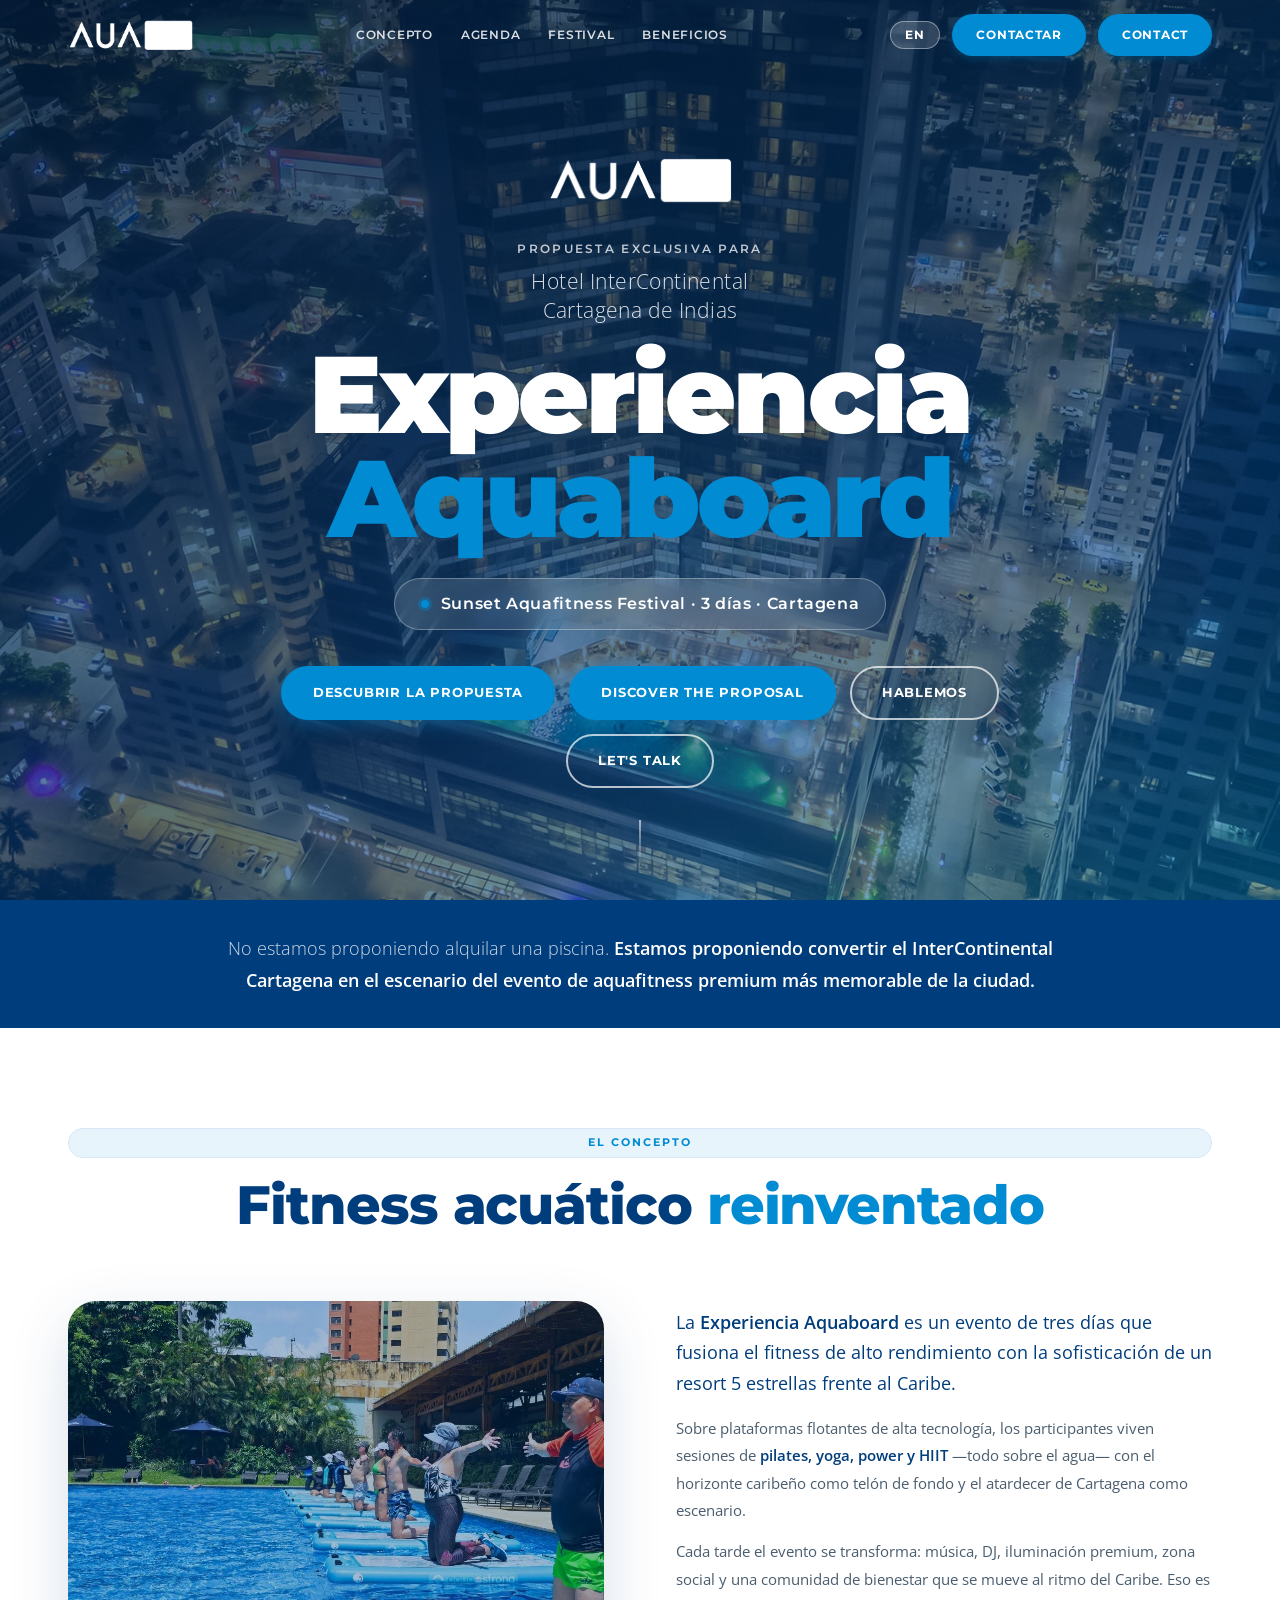
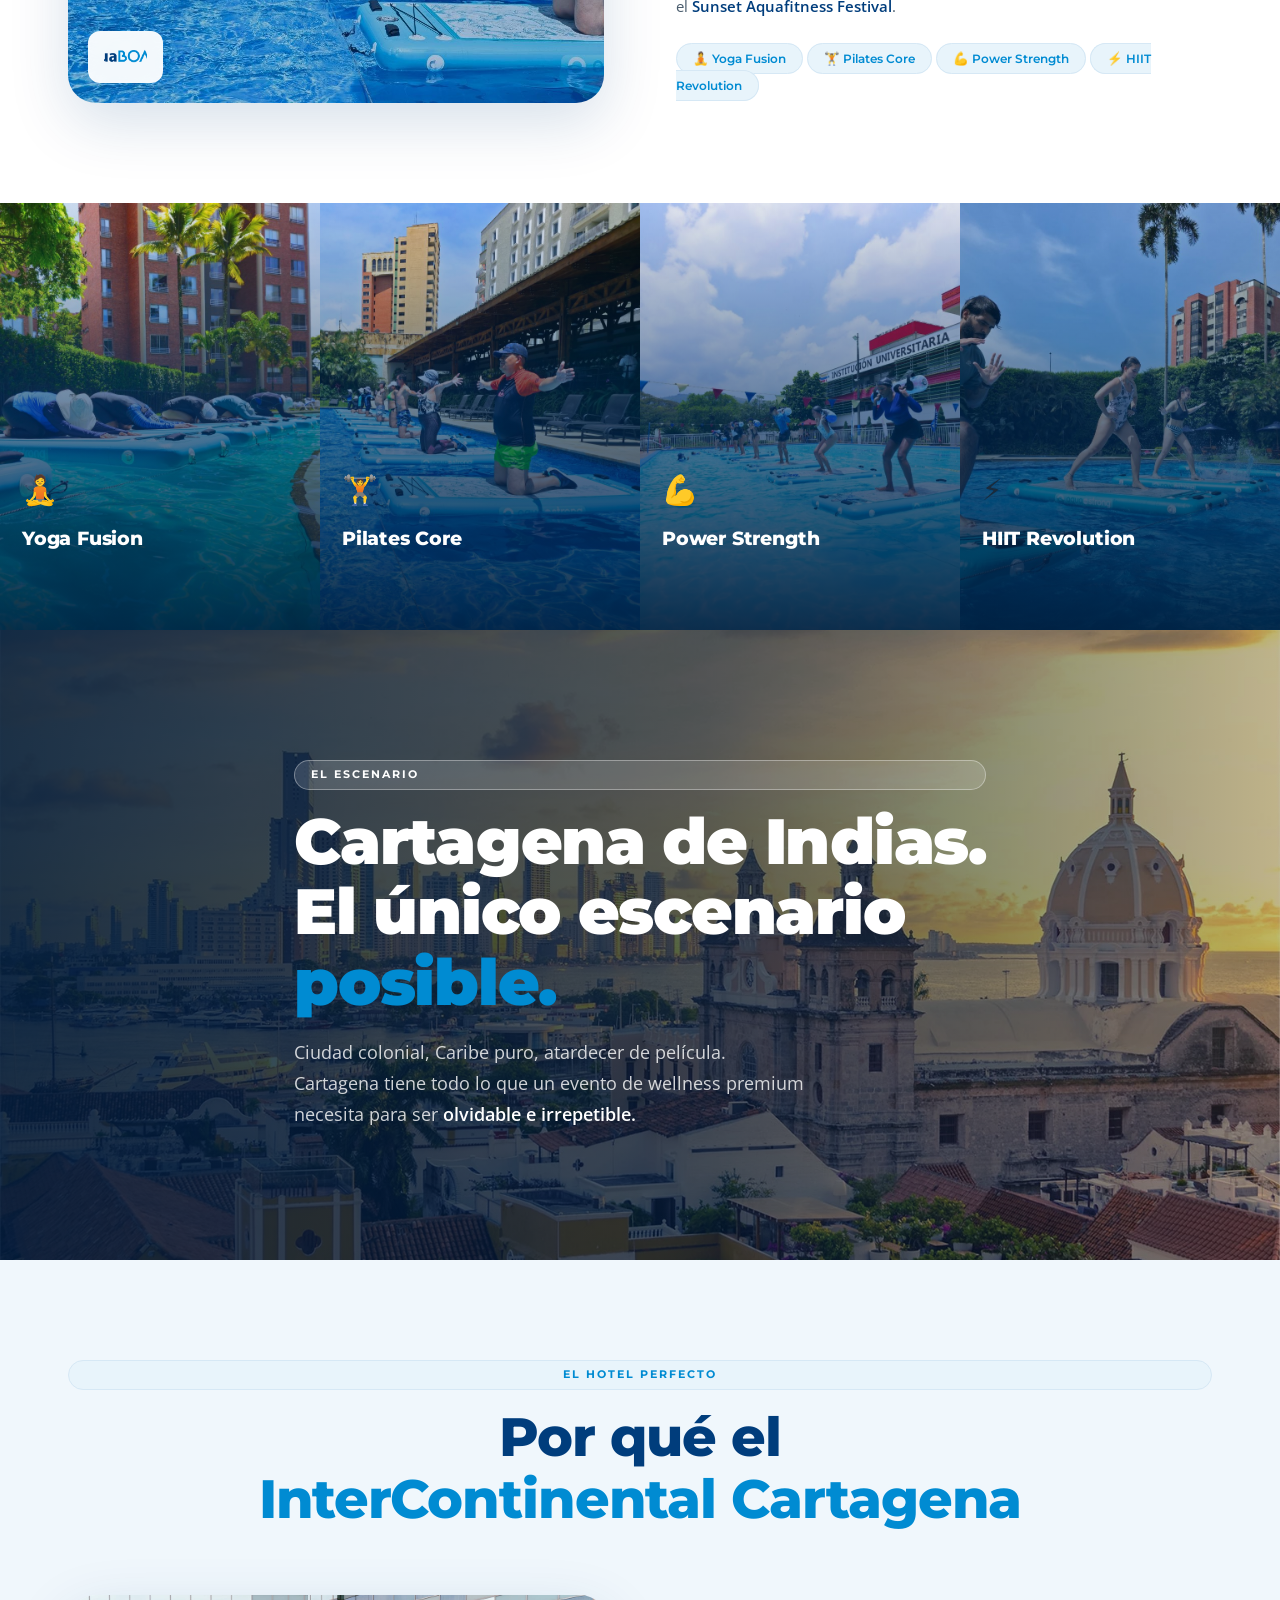
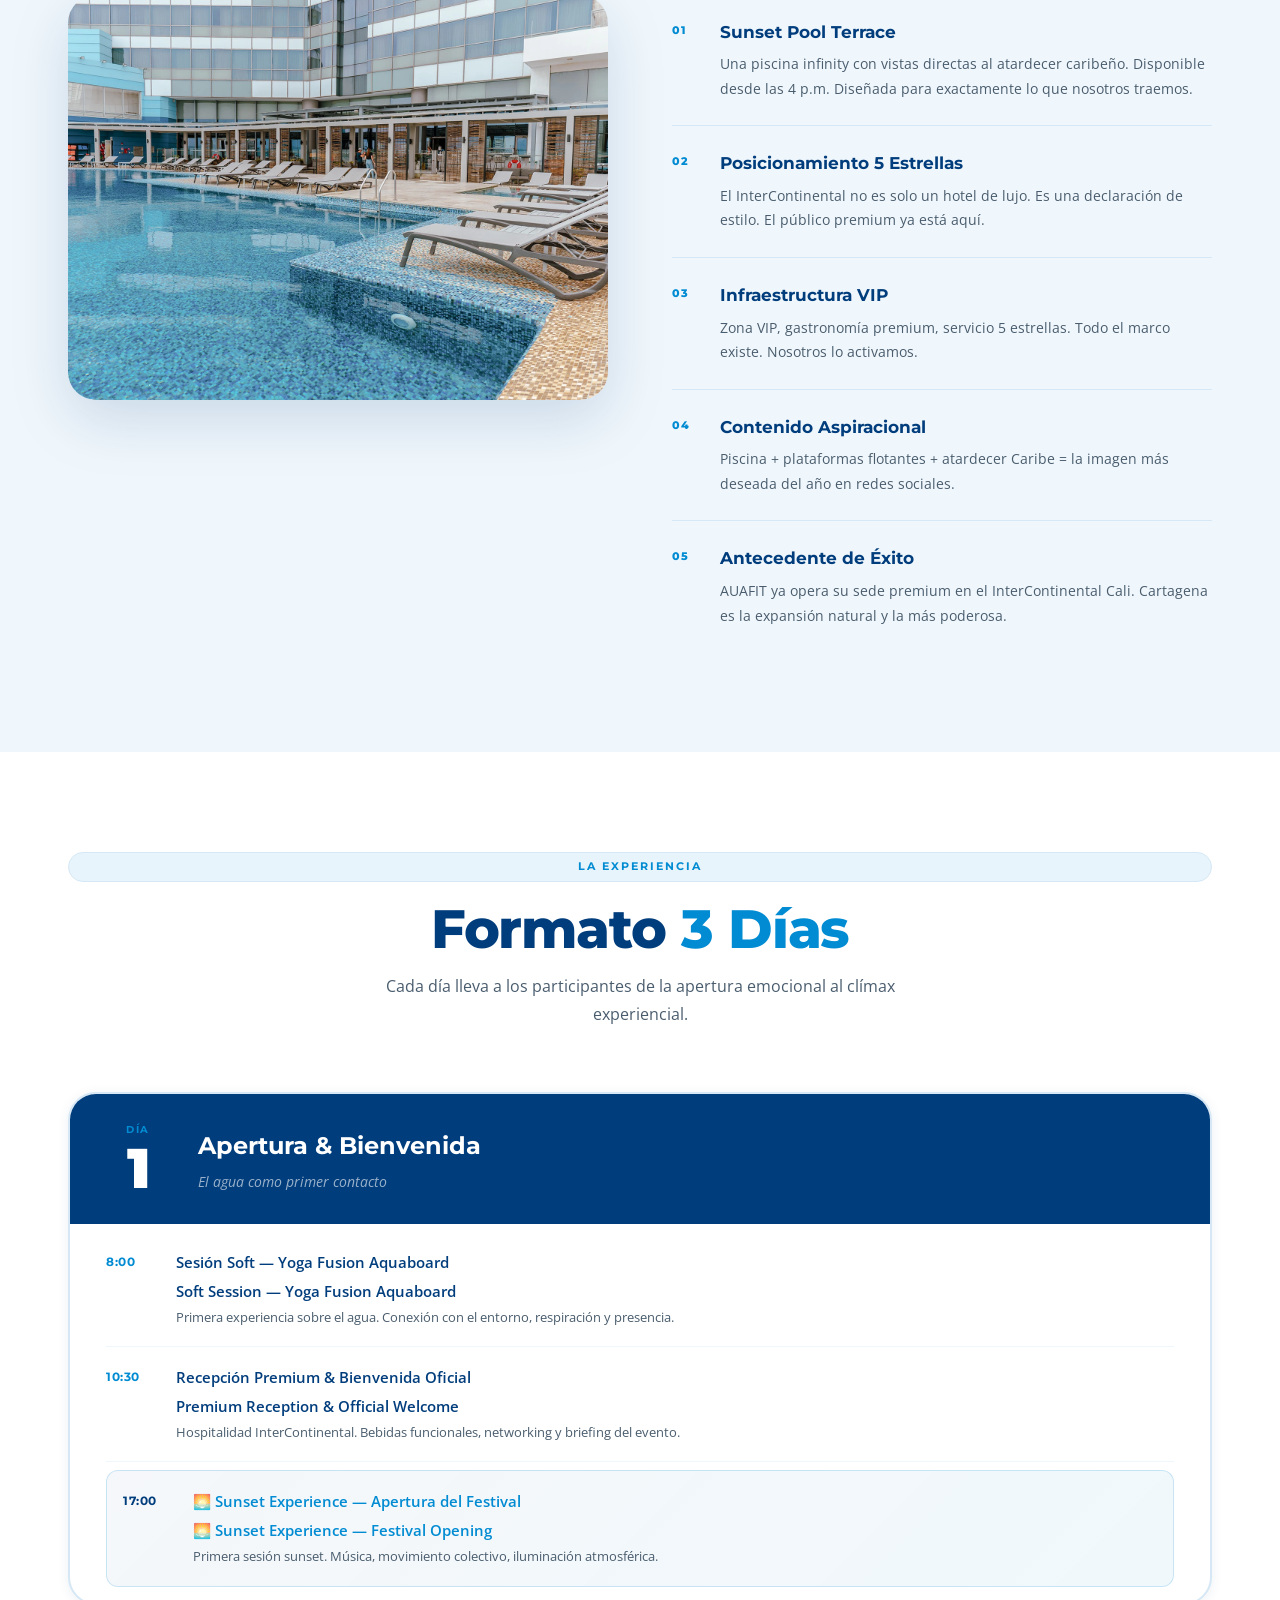
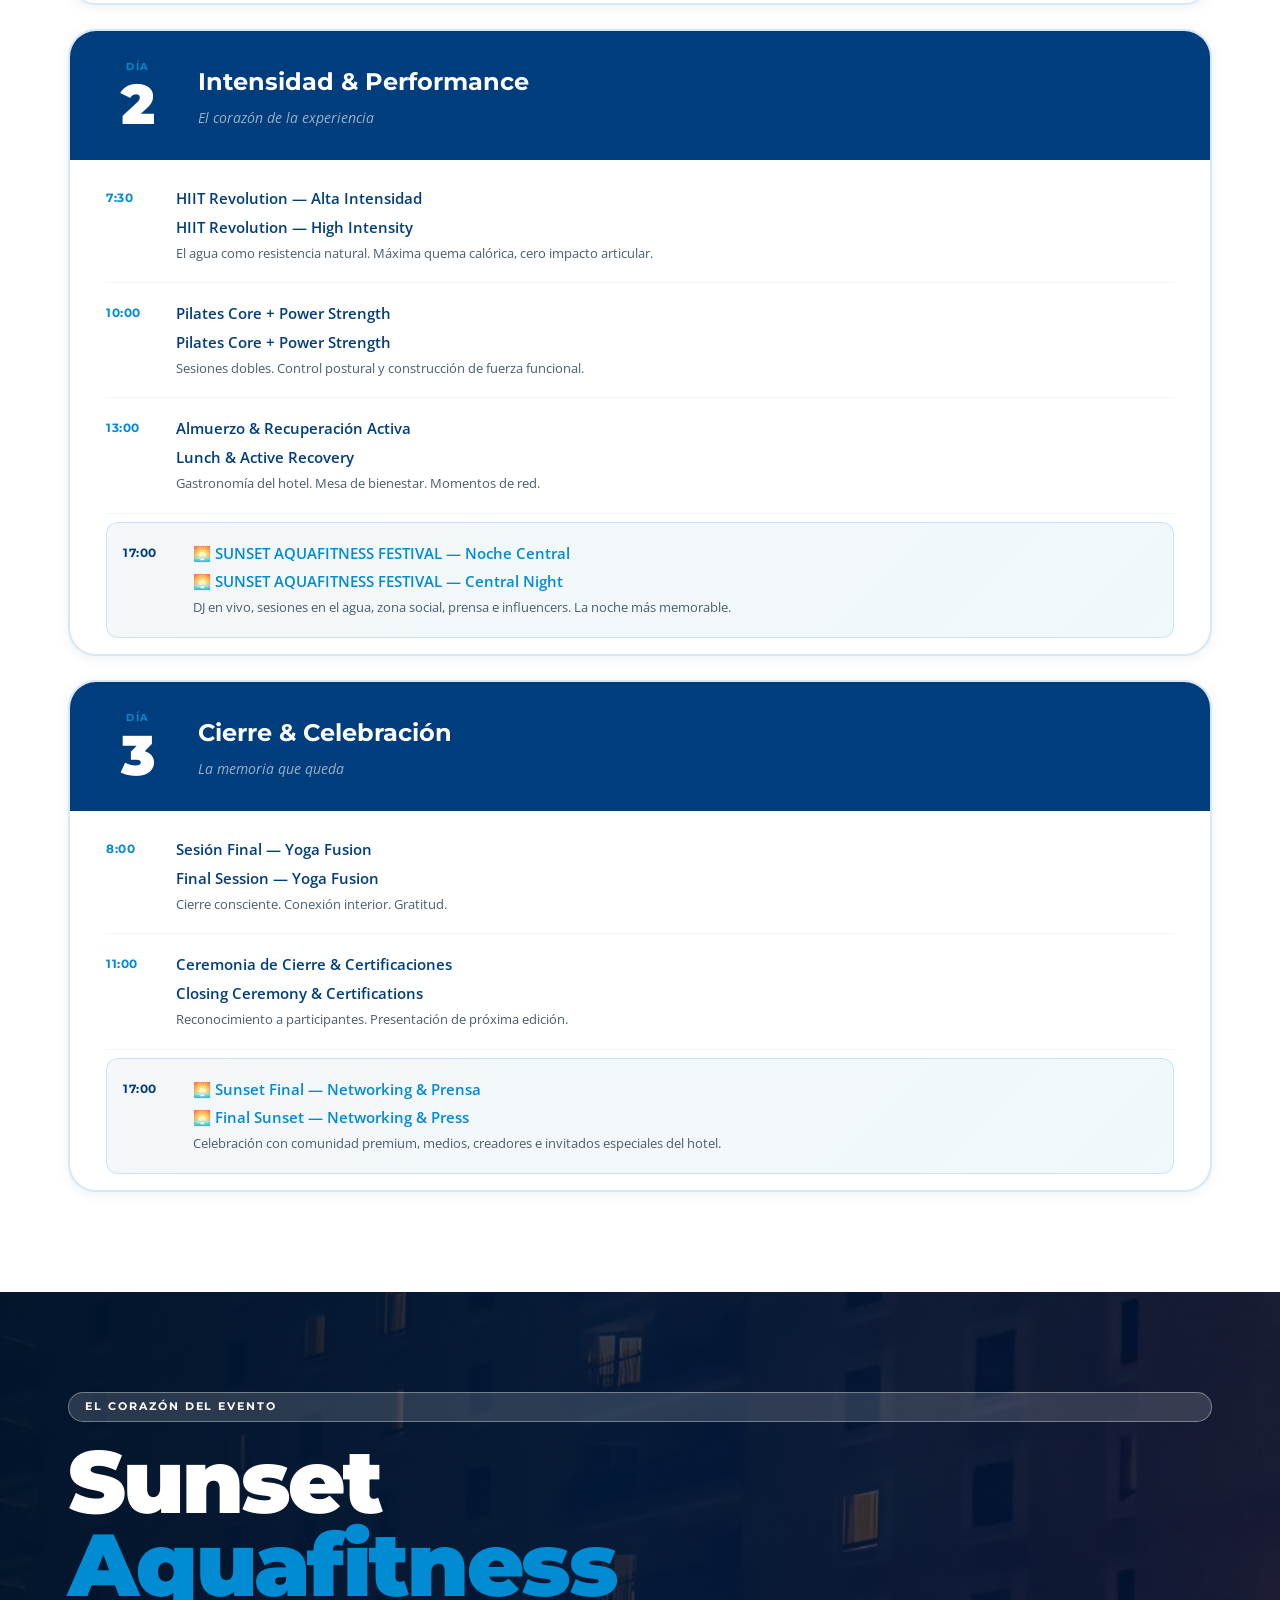
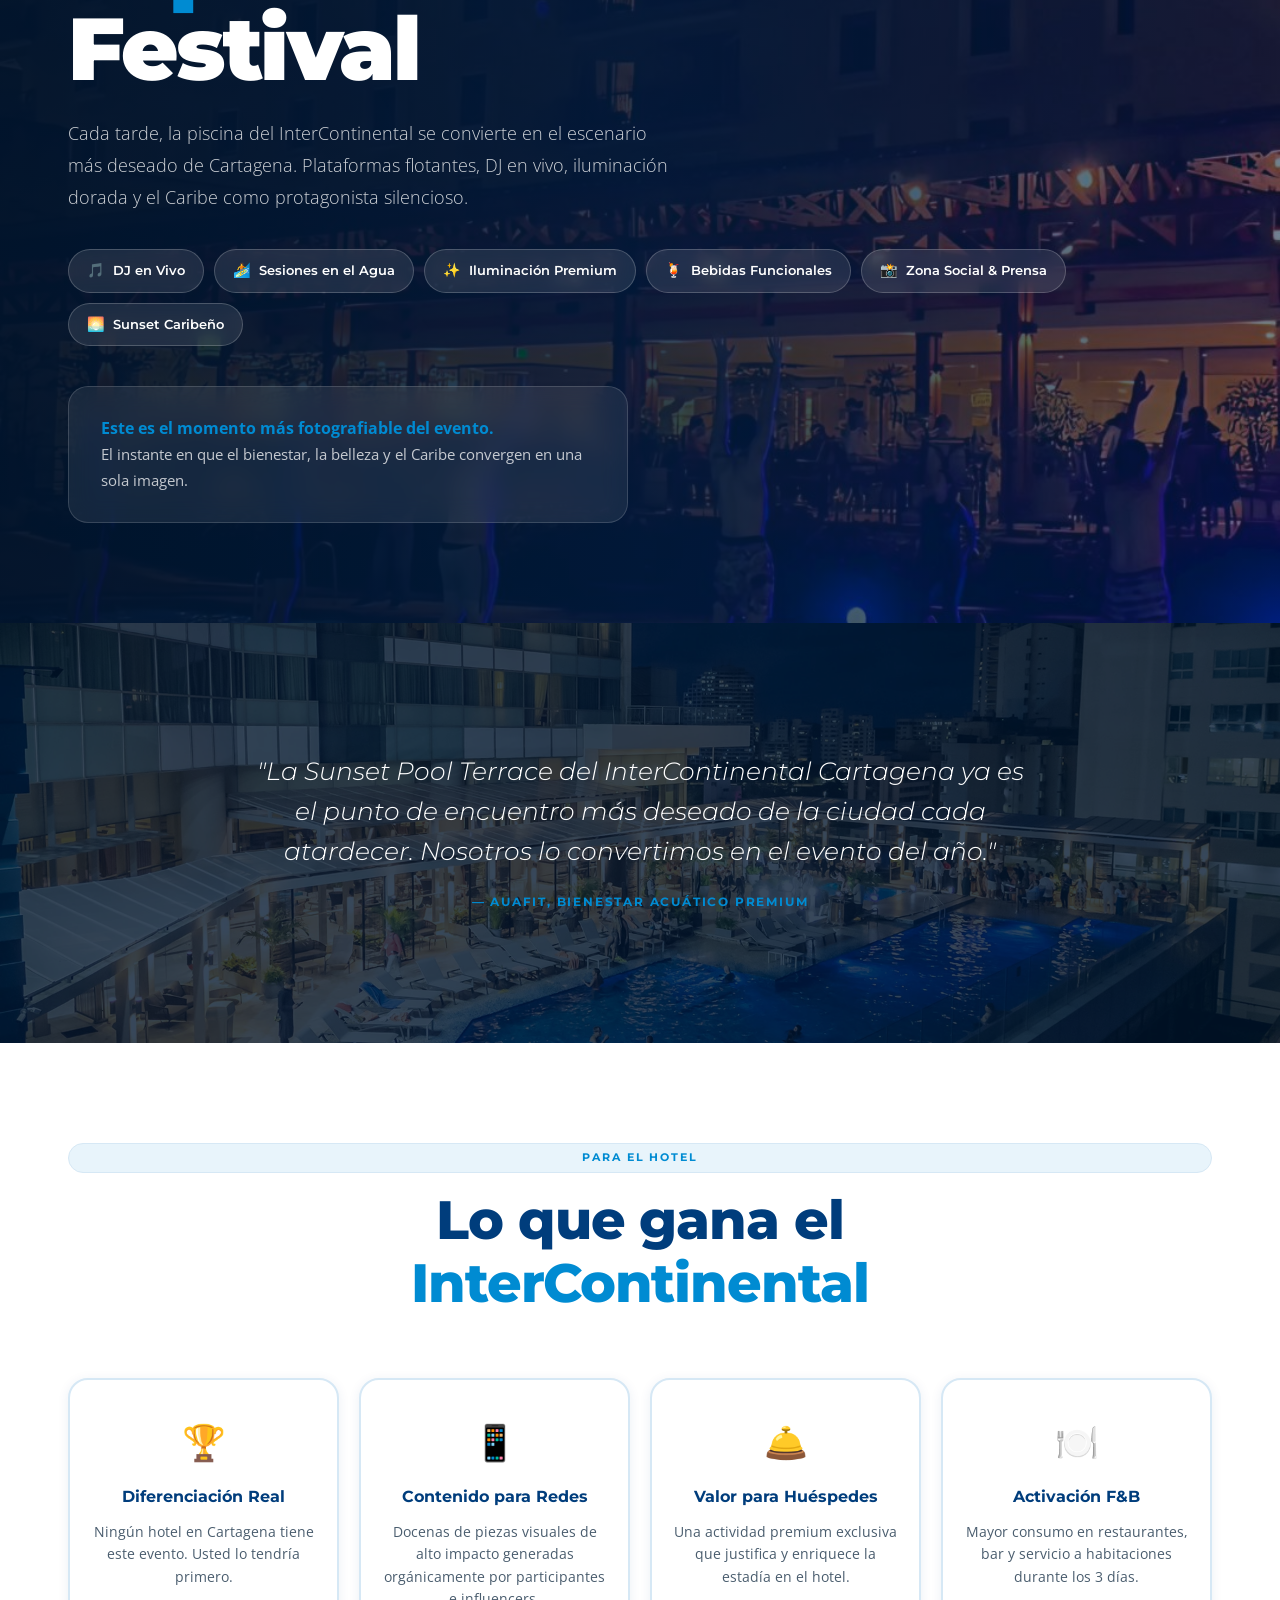
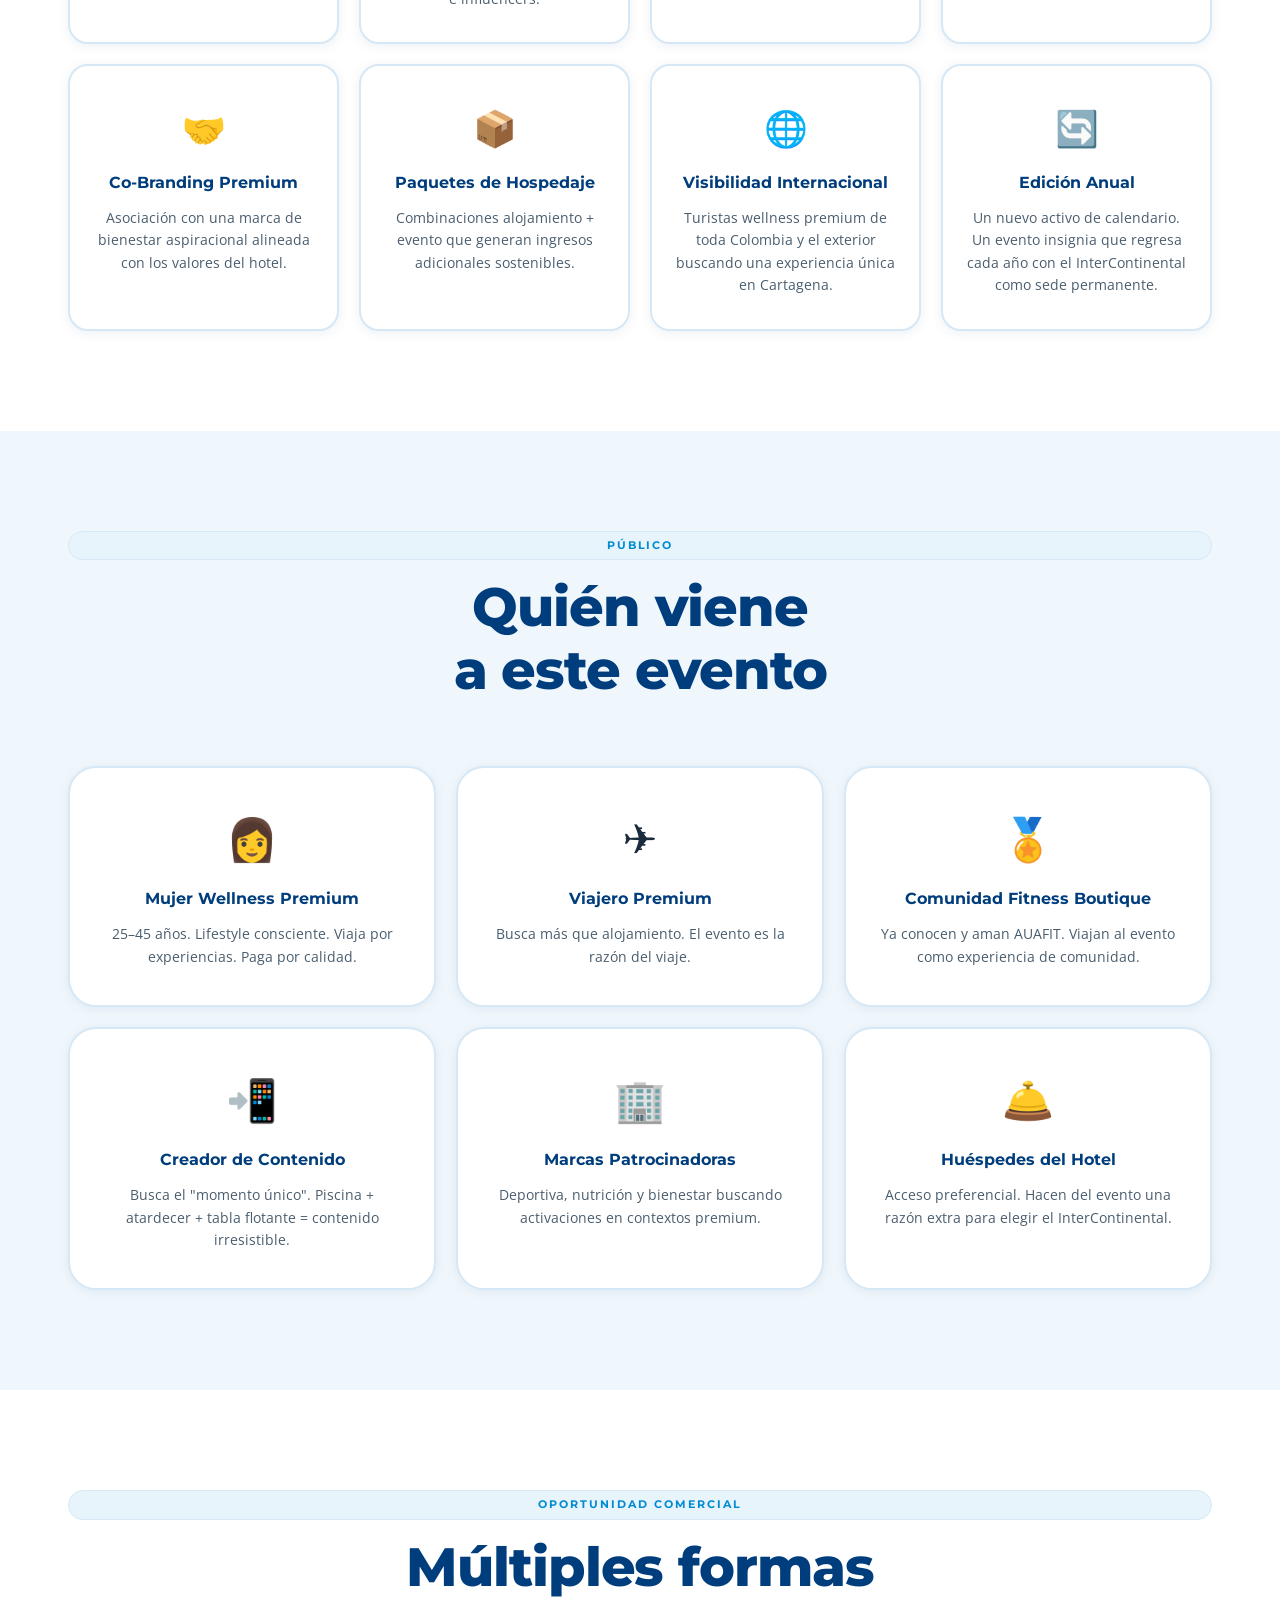
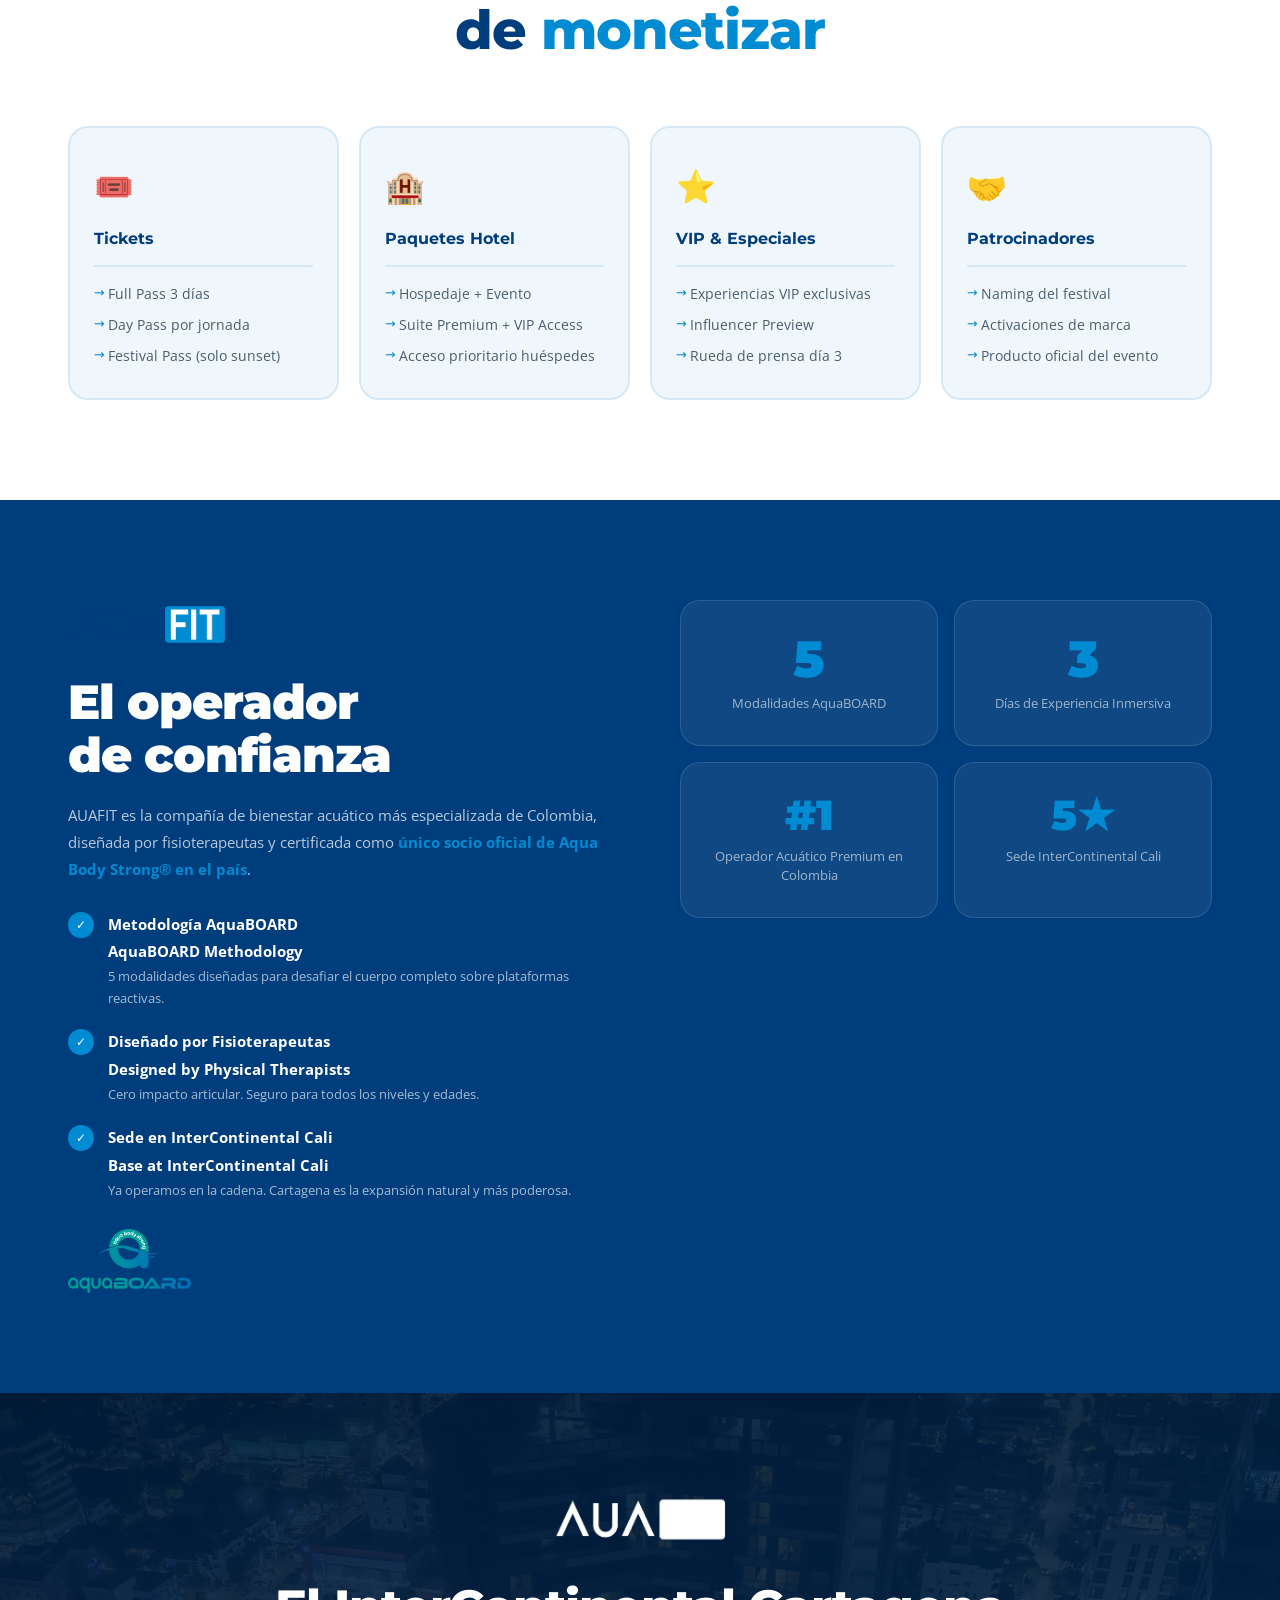
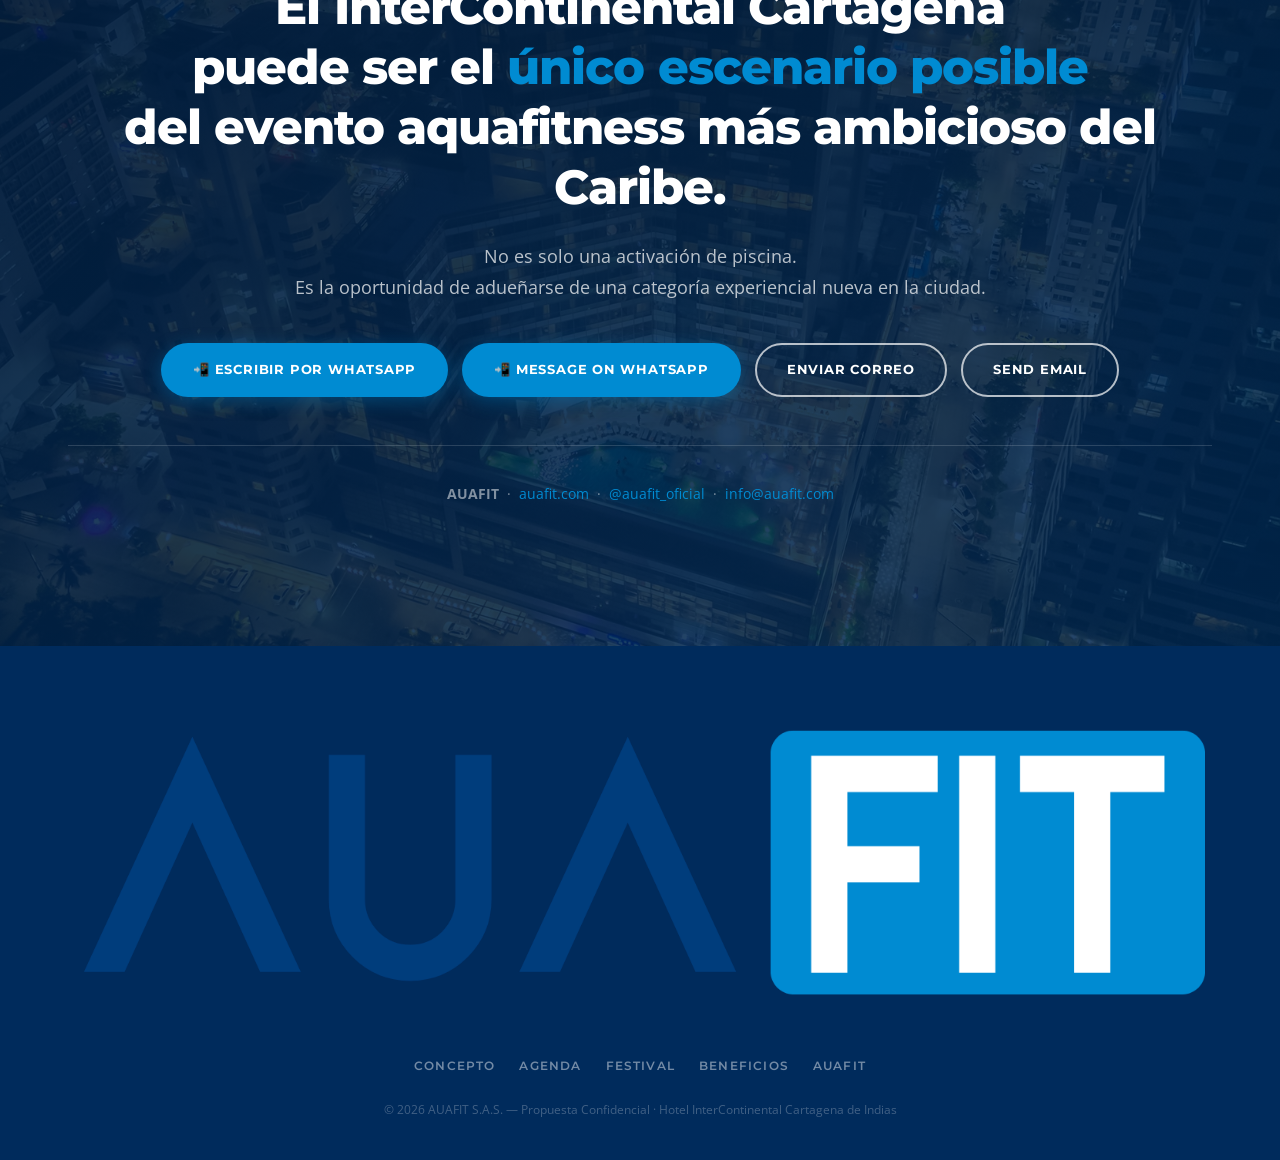
==== commit d6bed1c3: "Redesign: AUAFIT brand identity + real photos + bilingual - Replace dark theme with true AUAFIT colo" ====
--- a/index.html
+++ b/index.html
@@ -4,21 +4,15 @@
   <meta charset="UTF-8" />
   <meta name="viewport" content="width=device-width, initial-scale=1.0" />
   <title>Experiencia Aquaboard — Hotel InterContinental Cartagena de Indias | AUAFIT</title>
-
-  <!-- SEO & Social Meta -->
   <meta name="description" content="Propuesta exclusiva: Experiencia Aquaboard & Sunset Aquafitness Festival en el Hotel InterContinental Cartagena de Indias. 3 días de wellness premium sobre el agua." />
-  <meta name="keywords" content="AquaBOARD, AUAFIT, InterContinental Cartagena, wellness, aquafitness, sunset, Colombia" />
-  <meta property="og:title" content="Experiencia Aquaboard — InterContinental Cartagena" />
+  <meta property="og:title" content="Experiencia Aquaboard — InterContinental Cartagena | AUAFIT" />
   <meta property="og:description" content="Un evento de aquafitness premium diseñado para convertir el InterContinental Cartagena en el escenario wellness más memorable del Caribe." />
   <meta property="og:type" content="website" />
-  <meta property="og:image" content="assets/28.png" />
+  <meta property="og:image" content="assets/hotel-pool-night.webp" />
   <meta name="twitter:card" content="summary_large_image" />
-
-  <!-- Fonts -->
   <link rel="preconnect" href="https://fonts.googleapis.com" />
   <link rel="preconnect" href="https://fonts.gstatic.com" crossorigin />
-  <link href="https://fonts.googleapis.com/css2?family=Cormorant+Garamond:ital,wght@0,300;0,400;0,600;0,700;1,300;1,400&family=Inter:wght@300;400;500;600;700&display=swap" rel="stylesheet" />
-
+  <link href="https://fonts.googleapis.com/css2?family=Montserrat:ital,wght@0,300;0,400;0,600;0,700;0,800;0,900;1,300;1,400&family=Open+Sans:wght@300;400;500;600&display=swap" rel="stylesheet" />
   <link rel="stylesheet" href="styles.css" />
 </head>
 <body>
@@ -26,276 +20,285 @@
   <!-- ═══════════════════════════════════════════ NAV ═══ -->
   <nav class="nav" id="nav">
     <div class="nav__inner">
-      <div class="nav__brand">
-        <span class="nav__logo-text">AUA<strong>FIT</strong></span>
+      <a href="#inicio" class="nav__logo">
+        <img src="assets/logo-auafit.png" alt="AUAFIT" height="38" />
+      </a>
+      <div class="nav__links">
+        <a href="#vision" data-es>Concepto</a>
+        <a href="#vision" data-en>Concept</a>
+        <a href="#agenda" data-es>Agenda</a>
+        <a href="#agenda" data-en>Agenda</a>
+        <a href="#festival" data-es>Festival</a>
+        <a href="#festival" data-en>Festival</a>
+        <a href="#beneficios" data-es>Beneficios</a>
+        <a href="#beneficios" data-en>Benefits</a>
       </div>
       <div class="nav__actions">
-        <button class="lang-toggle" id="langToggle" aria-label="Cambiar idioma">
-          <span data-es>EN</span>
-          <span data-en>ES</span>
+        <button class="lang-btn" id="langToggle">
+          <span data-es>EN</span><span data-en>ES</span>
         </button>
-        <a href="#contacto" class="btn btn--outline btn--sm" data-es>Contactar</a>
-        <a href="#contacto" class="btn btn--outline btn--sm" data-en>Contact</a>
+        <a href="#contacto" class="btn btn--nav" data-es>Contactar</a>
+        <a href="#contacto" class="btn btn--nav" data-en>Contact</a>
       </div>
     </div>
   </nav>
 
   <!-- ═══════════════════════════════════════════ HERO ═══ -->
   <section class="hero" id="inicio">
-    <div class="hero__bg">
+    <div class="hero__img">
+      <img src="assets/hotel-pool-night.webp" alt="Hotel InterContinental Cartagena de noche" />
       <div class="hero__overlay"></div>
-      <div class="hero__water-anim"></div>
     </div>
     <div class="hero__content">
-      <div class="hero__badge reveal">
-        <span data-es>Propuesta exclusiva para</span>
-        <span data-en>Exclusive proposal for</span>
-      </div>
+      <div class="hero__logo-wrap reveal">
+        <img src="assets/logo-auafit.png" alt="AUAFIT" class="hero__logo" />
+      </div>
+      <div class="hero__badge reveal" data-es>Propuesta exclusiva para</div>
+      <div class="hero__badge reveal" data-en>Exclusive proposal for</div>
       <div class="hero__hotel reveal">Hotel InterContinental<br/>Cartagena de Indias</div>
       <h1 class="hero__title reveal">
-        <span class="hero__title-main">Experiencia</span>
-        <span class="hero__title-accent">Aquaboard</span>
+        Experiencia<br/><em>Aquaboard</em>
       </h1>
-      <div class="hero__festival-badge reveal">
-        <div class="festival-pill">
-          <span class="festival-pill__icon">🌅</span>
-          <span data-es>Sunset Aquafitness Festival</span>
-          <span data-en>Sunset Aquafitness Festival</span>
-        </div>
-      </div>
-      <p class="hero__sub reveal" data-es>
-        3 días de wellness premium sobre el agua.<br/>
-        El evento que pondrá a Cartagena en el mapa del fitness de lujo.
-      </p>
-      <p class="hero__sub reveal" data-en>
-        3 days of premium wellness on the water.<br/>
-        The event that puts Cartagena on the luxury fitness map.
-      </p>
+      <div class="festival-pill reveal">
+        <span class="festival-pill__dot"></span>
+        <span data-es>Sunset Aquafitness Festival · 3 días · Cartagena</span>
+        <span data-en>Sunset Aquafitness Festival · 3 days · Cartagena</span>
+      </div>
       <div class="hero__ctas reveal">
         <a href="#vision" class="btn btn--primary" data-es>Descubrir la propuesta</a>
         <a href="#vision" class="btn btn--primary" data-en>Discover the proposal</a>
-        <a href="#contacto" class="btn btn--ghost" data-es>Hablemos</a>
-        <a href="#contacto" class="btn btn--ghost" data-en>Let's talk</a>
-      </div>
-    </div>
-    <div class="hero__scroll-hint">
-      <div class="scroll-dot"></div>
-    </div>
-  </section>
-
-  <!-- ═════════════════════════════════════ STATEMENT BAR ═══ -->
+        <a href="#contacto" class="btn btn--white-outline" data-es>Hablemos</a>
+        <a href="#contacto" class="btn btn--white-outline" data-en>Let's talk</a>
+      </div>
+    </div>
+    <div class="hero__scroll"><span></span></div>
+  </section>
+
+  <!-- ═══════════════════════════ STATEMENT BAR ═══ -->
   <div class="statement-bar">
-    <div class="statement-bar__inner">
-      <p data-es>No estamos proponiendo alquilar una piscina. <strong>Estamos proponiendo convertir el InterContinental Cartagena en el escenario del evento de aquafitness premium más memorable y fotografiable de la ciudad.</strong></p>
-      <p data-en>We're not proposing to rent a pool. <strong>We're proposing to make the InterContinental Cartagena the most memorable, most photographable premium aquafitness event venue in the city.</strong></p>
+    <div class="container">
+      <p data-es>No estamos proponiendo alquilar una piscina. <strong>Estamos proponiendo convertir el InterContinental Cartagena en el escenario del evento de aquafitness premium más memorable de la ciudad.</strong></p>
+      <p data-en>We're not proposing to rent a pool. <strong>We're proposing to make the InterContinental Cartagena the most memorable premium aquafitness event venue in the city.</strong></p>
     </div>
   </div>
 
-  <!-- ═════════════════════════════════════════ VISIÓN ═══ -->
-  <section class="section vision" id="vision">
+  <!-- ═══════════════════════════════════════ CONCEPTO ═══ -->
+  <section class="section section--white" id="vision">
     <div class="container">
       <div class="section__header reveal">
-        <span class="section__tag" data-es>El Concepto</span>
-        <span class="section__tag" data-en>The Concept</span>
-        <h2 data-es>Fitness acuático<br/><em>redefin­ido</em></h2>
-        <h2 data-en>Aquatic fitness<br/><em>redefined</em></h2>
-      </div>
-
-      <div class="vision__grid">
-        <div class="vision__text reveal">
-          <p class="lead" data-es>
-            La <strong>Experiencia Aquaboard</strong> es un evento de tres días que fusiona el fitness de alto rendimiento con la sofisticación de un resort de lujo frente al Caribe.
-          </p>
-          <p class="lead" data-en>
-            The <strong>Aquaboard Experience</strong> is a three-day event fusing high-performance fitness with the sophistication of a luxury Caribbean resort.
-          </p>
-          <p data-es>
-            Sobre plataformas flotantes de alta tecnología, los participantes viven sesiones de <strong>pilates, yoga, power y HIIT</strong> —todo sobre el agua— con el horizonte del Caribe como telón de fondo y el atardecer de Cartagena como escenario sagrado.
-          </p>
-          <p data-en>
-            On high-tech floating platforms, participants experience sessions of <strong>pilates, yoga, power and HIIT</strong>—all on the water—with the Caribbean horizon as backdrop and Cartagena's sunset as a sacred stage.
-          </p>
-          <p data-es>
-            Cada tarde, el evento se transforma: música en vivo, DJ, iluminación atmosférica, hospitality premium y una comunidad de bienestar que se mueve al ritmo del océano. Eso es el <strong>Sunset Aquafitness Festival</strong>.
-          </p>
-          <p data-en>
-            Every afternoon, the event transforms: live music, DJ, atmospheric lighting, premium hospitality and a wellness community moving to the rhythm of the ocean. That's the <strong>Sunset Aquafitness Festival</strong>.
-          </p>
-        </div>
-        <div class="vision__modalities reveal">
-          <div class="modality-card">
-            <div class="modality-card__icon">🧘</div>
-            <h4 data-es>Yoga Fusion</h4>
-            <h4 data-en>Yoga Fusion</h4>
-            <p data-es>Equilibrio y presencia. El agua te obliga a encontrar tu centro.</p>
-            <p data-en>Balance and presence. The water forces you to find your center.</p>
-          </div>
-          <div class="modality-card">
-            <div class="modality-card__icon">🏋️</div>
-            <h4 data-es>Pilates Core</h4>
-            <h4 data-en>Pilates Core</h4>
-            <p data-es>Control postural definitivo. Inestabilidad que fortalece.</p>
-            <p data-en>Ultimate postural control. Instability that strengthens.</p>
-          </div>
-          <div class="modality-card">
-            <div class="modality-card__icon">💪</div>
-            <h4 data-es>Power Strength</h4>
-            <h4 data-en>Power Strength</h4>
-            <p data-es>Fuerza real. Cero impacto. Máximo resultado.</p>
-            <p data-en>Real strength. Zero impact. Maximum result.</p>
-          </div>
-          <div class="modality-card">
-            <div class="modality-card__icon">⚡</div>
-            <h4 data-es>HIIT Revolution</h4>
-            <h4 data-en>HIIT Revolution</h4>
-            <p data-es>Explosividad segura. El agua como tu mejor entrenador.</p>
-            <p data-en>Safe explosive training. Water as your best coach.</p>
-          </div>
-        </div>
-      </div>
-    </div>
-  </section>
-
-  <!-- ═══════════════════════════════ AQUABOARD GALLERY ═══ -->
-  <section class="aquaboard-gallery">
-    <div class="gallery__track">
-      <div class="gallery__item">
-        <img src="assets/26.png" alt="AquaBOARD — qué es" loading="lazy" />
-        <div class="gallery__caption" data-es>La Plataforma</div>
-        <div class="gallery__caption" data-en>The Platform</div>
-      </div>
-      <div class="gallery__item">
-        <img src="assets/27.png" alt="AquaBOARD — entrenamiento propioceptivo" loading="lazy" />
-        <div class="gallery__caption" data-es>Entrenamiento Propioceptivo</div>
-        <div class="gallery__caption" data-en>Proprioceptive Training</div>
-      </div>
-      <div class="gallery__item">
-        <img src="assets/28.png" alt="AquaBOARD — versatilidad" loading="lazy" />
-        <div class="gallery__caption" data-es>Versatilidad Sin Límites</div>
-        <div class="gallery__caption" data-en>Limitless Versatility</div>
-      </div>
-      <div class="gallery__item">
-        <img src="assets/29.png" alt="AquaBOARD — modalidades" loading="lazy" />
-        <div class="gallery__caption" data-es>Modalidades Premium</div>
-        <div class="gallery__caption" data-en>Premium Modalities</div>
-      </div>
-    </div>
-  </section>
-
-  <!-- ═══════════════════════════════════ POR QUÉ IHG ═══ -->
-  <section class="section why-hotel" id="hotel">
+        <span class="tag" data-es>El Concepto</span>
+        <span class="tag" data-en>The Concept</span>
+        <h2 data-es>Fitness acuático <em>reinventado</em></h2>
+        <h2 data-en>Aquatic fitness <em>reinvented</em></h2>
+      </div>
+      <div class="concept__grid">
+        <div class="concept__photo reveal">
+          <img src="assets/hero-intercontinental.jpg" alt="AUAFIT Aquaboard en el Hotel InterContinental" />
+          <div class="concept__photo-caption">
+            <img src="assets/logo-aquaboard.png" alt="AquaBOARD" />
+          </div>
+        </div>
+        <div class="concept__text reveal">
+          <p class="lead" data-es>La <strong>Experiencia Aquaboard</strong> es un evento de tres días que fusiona el fitness de alto rendimiento con la sofisticación de un resort 5 estrellas frente al Caribe.</p>
+          <p class="lead" data-en>The <strong>Aquaboard Experience</strong> is a three-day event fusing high-performance fitness with the sophistication of a 5-star Caribbean resort.</p>
+          <p data-es>Sobre plataformas flotantes de alta tecnología, los participantes viven sesiones de <strong>pilates, yoga, power y HIIT</strong> —todo sobre el agua— con el horizonte caribeño como telón de fondo y el atardecer de Cartagena como escenario.</p>
+          <p data-en>On high-tech floating platforms, participants experience <strong>pilates, yoga, power and HIIT</strong>—all on the water—with the Caribbean horizon as backdrop and Cartagena's golden sunset as stage.</p>
+          <p data-es>Cada tarde el evento se transforma: música, DJ, iluminación premium, zona social y una comunidad de bienestar que se mueve al ritmo del Caribe. Eso es el <strong>Sunset Aquafitness Festival</strong>.</p>
+          <p data-en>Every afternoon the event transforms: music, DJ, premium lighting, social zone and a wellness community moving to the Caribbean rhythm. That is the <strong>Sunset Aquafitness Festival</strong>.</p>
+          <div class="concept__tags" data-es>
+            <span>🧘 Yoga Fusion</span>
+            <span>🏋️ Pilates Core</span>
+            <span>💪 Power Strength</span>
+            <span>⚡ HIIT Revolution</span>
+          </div>
+          <div class="concept__tags" data-en>
+            <span>🧘 Yoga Fusion</span>
+            <span>🏋️ Pilates Core</span>
+            <span>💪 Power Strength</span>
+            <span>⚡ HIIT Revolution</span>
+          </div>
+        </div>
+      </div>
+    </div>
+  </section>
+
+  <!-- ═══════════════════════════════════ MODALITIES GALLERY ═══ -->
+  <section class="modalities-section">
+    <div class="modalities-grid">
+      <div class="mod-card">
+        <img src="assets/aquaboard-yoga.jpg" alt="AquaBOARD Yoga" loading="lazy" />
+        <div class="mod-card__overlay">
+          <span class="mod-card__icon">🧘</span>
+          <h3 data-es>Yoga Fusion</h3>
+          <h3 data-en>Yoga Fusion</h3>
+          <p data-es>Equilibrio y presencia. El agua obliga a encontrar tu centro.</p>
+          <p data-en>Balance and presence. Water forces you to find your center.</p>
+        </div>
+      </div>
+      <div class="mod-card">
+        <img src="assets/aquaboard-pilates.jpg" alt="AquaBOARD Pilates" loading="lazy" />
+        <div class="mod-card__overlay">
+          <span class="mod-card__icon">🏋️</span>
+          <h3 data-es>Pilates Core</h3>
+          <h3 data-en>Pilates Core</h3>
+          <p data-es>Control postural definitivo. Inestabilidad que fortalece.</p>
+          <p data-en>Ultimate postural control. Instability that strengthens.</p>
+        </div>
+      </div>
+      <div class="mod-card">
+        <img src="assets/aquaboard-power.jpg" alt="AquaBOARD Power" loading="lazy" />
+        <div class="mod-card__overlay">
+          <span class="mod-card__icon">💪</span>
+          <h3 data-es>Power Strength</h3>
+          <h3 data-en>Power Strength</h3>
+          <p data-es>Fuerza real. Cero impacto articular. Máximo resultado.</p>
+          <p data-en>Real strength. Zero joint impact. Maximum result.</p>
+        </div>
+      </div>
+      <div class="mod-card">
+        <img src="assets/aquaboard-hiit.jpg" alt="AquaBOARD HIIT" loading="lazy" />
+        <div class="mod-card__overlay">
+          <span class="mod-card__icon">⚡</span>
+          <h3 data-es>HIIT Revolution</h3>
+          <h3 data-en>HIIT Revolution</h3>
+          <p data-es>Explosividad segura. El agua como tu mejor entrenador.</p>
+          <p data-en>Safe explosiveness. Water as your best trainer.</p>
+        </div>
+      </div>
+    </div>
+  </section>
+
+  <!-- ═══════════════════════════════════════ CARTAGENA ═══ -->
+  <section class="cartagena-section">
+    <div class="cartagena__img">
+      <img src="assets/cartagena-city.webp" alt="Cartagena de Indias al atardecer" loading="lazy" />
+      <div class="cartagena__overlay"></div>
+    </div>
+    <div class="cartagena__content container">
+      <div class="reveal">
+        <span class="tag tag--white" data-es>El Escenario</span>
+        <span class="tag tag--white" data-en>The Stage</span>
+        <h2 data-es>Cartagena de Indias.<br/>El único escenario<br/><em>posible.</em></h2>
+        <h2 data-en>Cartagena de Indias.<br/>The only<br/><em>possible stage.</em></h2>
+        <p data-es>Ciudad colonial, Caribe puro, atardecer de película. Cartagena tiene todo lo que un evento de wellness premium necesita para ser <strong>olvid­able e irrepetible.</strong></p>
+        <p data-en>Colonial city, pure Caribbean, cinematic sunsets. Cartagena has everything a premium wellness event needs to be <strong>unforgettable and one-of-a-kind.</strong></p>
+      </div>
+    </div>
+  </section>
+
+  <!-- ═══════════════════════════════════ POR QUÉ HOTEL ═══ -->
+  <section class="section section--light" id="hotel">
     <div class="container">
       <div class="section__header reveal">
-        <span class="section__tag" data-es>El Escenario Perfecto</span>
-        <span class="section__tag" data-en>The Perfect Stage</span>
+        <span class="tag" data-es>El Hotel Perfecto</span>
+        <span class="tag" data-en>The Perfect Hotel</span>
         <h2 data-es>Por qué el<br/><em>InterContinental Cartagena</em></h2>
         <h2 data-en>Why the<br/><em>InterContinental Cartagena</em></h2>
       </div>
-
-      <div class="why-hotel__grid">
-        <div class="why-card reveal">
-          <div class="why-card__num">01</div>
-          <div class="why-card__icon">🌊</div>
-          <h3 data-es>Sunset Pool Terrace</h3>
-          <h3 data-en>Sunset Pool Terrace</h3>
-          <p data-es>Una piscina infinity con vistas directas al atardecer caribeño. Disponible desde las 4 p.m. Diseñada para lo que nosotros traemos.</p>
-          <p data-en>An infinity pool with direct views of the Caribbean sunset. Available from 4 p.m. Built for exactly what we bring.</p>
-        </div>
-        <div class="why-card reveal">
-          <div class="why-card__num">02</div>
-          <div class="why-card__icon">🏨</div>
-          <h3 data-es>Posicionamiento 5 Estrellas</h3>
-          <h3 data-en>5-Star Positioning</h3>
-          <p data-es>El InterContinental no es solo un hotel de lujo. Es una declaración de estilo. El público premium ya está aquí.</p>
-          <p data-en>The InterContinental is not just a luxury hotel. It's a lifestyle statement. The premium audience is already here.</p>
-        </div>
-        <div class="why-card reveal">
-          <div class="why-card__num">03</div>
-          <div class="why-card__icon">📸</div>
-          <h3 data-es>Contenido Aspiracional</h3>
-          <h3 data-en>Aspirational Content</h3>
-          <p data-es>Piscina + plataformas flotantes + atardecer Caribe = la imagen más deseada del año en redes sociales.</p>
-          <p data-en>Pool + floating platforms + Caribbean sunset = the most coveted social media image of the year.</p>
-        </div>
-        <div class="why-card reveal">
-          <div class="why-card__num">04</div>
-          <div class="why-card__icon">🎯</div>
-          <h3 data-es>Zona VIP y Experiencias</h3>
-          <h3 data-en>VIP Zone & Experiences</h3>
-          <p data-es>Infraestructura lista para cenas VIP, wine tasting, sunset tapas. Todo el marco ya existe. Nosotros lo activamos.</p>
-          <p data-en>Infrastructure ready for VIP dinners, wine tasting, sunset tapas. The whole framework already exists. We activate it.</p>
-        </div>
-        <div class="why-card reveal">
-          <div class="why-card__num">05</div>
-          <div class="why-card__icon">🌴</div>
-          <h3 data-es>Vocación de Eventos</h3>
-          <h3 data-en>Event Vocation</h3>
-          <p data-es>Cartagena es ciudad de eventos de clase mundial. El InterContinental tiene la capacidad y el prestigio para liderar esa categoría.</p>
-          <p data-en>Cartagena is a world-class events city. The InterContinental has the capacity and prestige to lead that category.</p>
-        </div>
-        <div class="why-card reveal">
-          <div class="why-card__num">06</div>
-          <div class="why-card__icon">🤝</div>
-          <h3 data-es>Antecedente de Éxito</h3>
-          <h3 data-en>Proven Track Record</h3>
-          <p data-es>AUAFIT ya opera su sede premium en el InterContinental Cali. Cartagena es la expansión natural y la más poderosa.</p>
-          <p data-en>AUAFIT already operates its premium hub at the InterContinental Cali. Cartagena is the natural—and most powerful—expansion.</p>
+      <div class="hotel-showcase">
+        <div class="hotel-showcase__photo reveal">
+          <img src="assets/hotel-pool-day.webp" alt="Piscina del Hotel InterContinental Cartagena" loading="lazy" />
+        </div>
+        <div class="hotel-showcase__reasons">
+          <div class="reason-item reveal">
+            <div class="reason-item__num">01</div>
+            <div>
+              <h4 data-es>Sunset Pool Terrace</h4>
+              <h4 data-en>Sunset Pool Terrace</h4>
+              <p data-es>Una piscina infinity con vistas directas al atardecer caribeño. Disponible desde las 4 p.m. Diseñada para exactamente lo que nosotros traemos.</p>
+              <p data-en>An infinity pool with direct views of the Caribbean sunset. Available from 4 p.m. Built for exactly what we bring.</p>
+            </div>
+          </div>
+          <div class="reason-item reveal">
+            <div class="reason-item__num">02</div>
+            <div>
+              <h4 data-es>Posicionamiento 5 Estrellas</h4>
+              <h4 data-en>5-Star Positioning</h4>
+              <p data-es>El InterContinental no es solo un hotel de lujo. Es una declaración de estilo. El público premium ya está aquí.</p>
+              <p data-en>The InterContinental is not just a luxury hotel. It's a lifestyle statement. The premium audience is already here.</p>
+            </div>
+          </div>
+          <div class="reason-item reveal">
+            <div class="reason-item__num">03</div>
+            <div>
+              <h4 data-es>Infraestructura VIP</h4>
+              <h4 data-en>VIP Infrastructure</h4>
+              <p data-es>Zona VIP, gastronomía premium, servicio 5 estrellas. Todo el marco existe. Nosotros lo activamos.</p>
+              <p data-en>VIP Zone, premium gastronomy, 5-star service. The framework already exists. We activate it.</p>
+            </div>
+          </div>
+          <div class="reason-item reveal">
+            <div class="reason-item__num">04</div>
+            <div>
+              <h4 data-es>Contenido Aspiracional</h4>
+              <h4 data-en>Aspirational Content</h4>
+              <p data-es>Piscina + plataformas flotantes + atardecer Caribe = la imagen más deseada del año en redes sociales.</p>
+              <p data-en>Pool + floating platforms + Caribbean sunset = the most coveted social media image of the year.</p>
+            </div>
+          </div>
+          <div class="reason-item reveal">
+            <div class="reason-item__num">05</div>
+            <div>
+              <h4 data-es>Antecedente de Éxito</h4>
+              <h4 data-en>Proven Track Record</h4>
+              <p data-es>AUAFIT ya opera su sede premium en el InterContinental Cali. Cartagena es la expansión natural y la más poderosa.</p>
+              <p data-en>AUAFIT already operates its premium hub at the InterContinental Cali. Cartagena is the natural — and most powerful — expansion.</p>
+            </div>
+          </div>
         </div>
       </div>
     </div>
   </section>
 
   <!-- ═══════════════════════════════════════ 3 DÍAS ═══ -->
-  <section class="section days" id="agenda">
+  <section class="section section--white" id="agenda">
     <div class="container">
       <div class="section__header reveal">
-        <span class="section__tag" data-es>La Experiencia</span>
-        <span class="section__tag" data-en>The Experience</span>
-        <h2 data-es>Formato<br/><em>3 Días</em></h2>
-        <h2 data-en>3-Day<br/><em>Format</em></h2>
-        <p class="section__lead" data-es>Cada día diseñado para llevar a los participantes de la apertura emocional al clímax experiencial.</p>
-        <p class="section__lead" data-en>Every day designed to take participants from emotional opening to experiential climax.</p>
-      </div>
-
-      <div class="days__timeline">
-
-        <!-- DAY 1 -->
-        <div class="day-block reveal">
-          <div class="day-block__header">
-            <div class="day-block__num">
-              <span data-es>Día</span>
-              <span data-en>Day</span>
-              <strong>1</strong>
-            </div>
-            <div class="day-block__title">
+        <span class="tag" data-es>La Experiencia</span>
+        <span class="tag" data-en>The Experience</span>
+        <h2 data-es>Formato <em>3 Días</em></h2>
+        <h2 data-en><em>3-Day</em> Format</h2>
+        <p class="section__lead" data-es>Cada día lleva a los participantes de la apertura emocional al clímax experiencial.</p>
+        <p class="section__lead" data-en>Each day takes participants from emotional opening to experiential climax.</p>
+      </div>
+      <div class="days">
+
+        <div class="day reveal">
+          <div class="day__header">
+            <div class="day__num-wrap">
+              <span class="day__label" data-es>DÍA</span>
+              <span class="day__label" data-en>DAY</span>
+              <span class="day__num">1</span>
+            </div>
+            <div>
               <h3 data-es>Apertura &amp; Bienvenida</h3>
               <h3 data-en>Opening &amp; Welcome</h3>
-              <p class="day-block__theme" data-es>El agua como primer contacto</p>
-              <p class="day-block__theme" data-en>Water as first contact</p>
-            </div>
-          </div>
-          <div class="day-block__agenda">
-            <div class="agenda-item">
-              <span class="agenda-item__time">8:00</span>
-              <div class="agenda-item__content">
+              <p class="day__theme" data-es>El agua como primer contacto</p>
+              <p class="day__theme" data-en>Water as first contact</p>
+            </div>
+          </div>
+          <div class="day__agenda">
+            <div class="agenda-row">
+              <span class="agenda-time">8:00</span>
+              <div class="agenda-content">
                 <strong data-es>Sesión Soft — Yoga Fusion Aquaboard</strong>
                 <strong data-en>Soft Session — Yoga Fusion Aquaboard</strong>
                 <p data-es>Primera experiencia sobre el agua. Conexión con el entorno, respiración y presencia.</p>
-                <p data-en>First water experience. Connection with the environment, breathing and presence.</p>
-              </div>
-            </div>
-            <div class="agenda-item">
-              <span class="agenda-item__time">10:30</span>
-              <div class="agenda-item__content">
+                <p data-en>First water experience. Connection with surroundings, breathing and presence.</p>
+              </div>
+            </div>
+            <div class="agenda-row">
+              <span class="agenda-time">10:30</span>
+              <div class="agenda-content">
                 <strong data-es>Recepción Premium & Bienvenida Oficial</strong>
                 <strong data-en>Premium Reception & Official Welcome</strong>
                 <p data-es>Hospitalidad InterContinental. Bebidas funcionales, networking y briefing del evento.</p>
                 <p data-en>InterContinental hospitality. Functional drinks, networking and event briefing.</p>
               </div>
             </div>
-            <div class="agenda-item agenda-item--festival">
-              <span class="agenda-item__time">17:00</span>
-              <div class="agenda-item__content">
+            <div class="agenda-row agenda-row--festival">
+              <span class="agenda-time">17:00</span>
+              <div class="agenda-content">
                 <strong data-es>🌅 Sunset Experience — Apertura del Festival</strong>
                 <strong data-en>🌅 Sunset Experience — Festival Opening</strong>
                 <p data-es>Primera sesión sunset. Música, movimiento colectivo, iluminación atmosférica.</p>
@@ -305,98 +308,96 @@
           </div>
         </div>
 
-        <!-- DAY 2 -->
-        <div class="day-block reveal">
-          <div class="day-block__header">
-            <div class="day-block__num">
-              <span data-es>Día</span>
-              <span data-en>Day</span>
-              <strong>2</strong>
-            </div>
-            <div class="day-block__title">
+        <div class="day reveal">
+          <div class="day__header">
+            <div class="day__num-wrap">
+              <span class="day__label" data-es>DÍA</span>
+              <span class="day__label" data-en>DAY</span>
+              <span class="day__num">2</span>
+            </div>
+            <div>
               <h3 data-es>Intensidad &amp; Performance</h3>
               <h3 data-en>Intensity &amp; Performance</h3>
-              <p class="day-block__theme" data-es>El corazón de la experiencia</p>
-              <p class="day-block__theme" data-en>The heart of the experience</p>
-            </div>
-          </div>
-          <div class="day-block__agenda">
-            <div class="agenda-item">
-              <span class="agenda-item__time">7:30</span>
-              <div class="agenda-item__content">
-                <strong data-es>HIIT Revolution — Sesión de Alta Intensidad</strong>
-                <strong data-en>HIIT Revolution — High Intensity Session</strong>
+              <p class="day__theme" data-es>El corazón de la experiencia</p>
+              <p class="day__theme" data-en>The heart of the experience</p>
+            </div>
+          </div>
+          <div class="day__agenda">
+            <div class="agenda-row">
+              <span class="agenda-time">7:30</span>
+              <div class="agenda-content">
+                <strong data-es>HIIT Revolution — Alta Intensidad</strong>
+                <strong data-en>HIIT Revolution — High Intensity</strong>
                 <p data-es>El agua como resistencia natural. Máxima quema calórica, cero impacto articular.</p>
                 <p data-en>Water as natural resistance. Maximum caloric burn, zero joint impact.</p>
               </div>
             </div>
-            <div class="agenda-item">
-              <span class="agenda-item__time">10:00</span>
-              <div class="agenda-item__content">
+            <div class="agenda-row">
+              <span class="agenda-time">10:00</span>
+              <div class="agenda-content">
                 <strong data-es>Pilates Core + Power Strength</strong>
                 <strong data-en>Pilates Core + Power Strength</strong>
                 <p data-es>Sesiones dobles. Control postural y construcción de fuerza funcional.</p>
                 <p data-en>Double sessions. Postural control and functional strength building.</p>
               </div>
             </div>
-            <div class="agenda-item">
-              <span class="agenda-item__time">13:00</span>
-              <div class="agenda-item__content">
+            <div class="agenda-row">
+              <span class="agenda-time">13:00</span>
+              <div class="agenda-content">
                 <strong data-es>Almuerzo & Recuperación Activa</strong>
                 <strong data-en>Lunch & Active Recovery</strong>
                 <p data-es>Gastronomía del hotel. Mesa de bienestar. Momentos de red.</p>
                 <p data-en>Hotel gastronomy. Wellness table. Networking moments.</p>
               </div>
             </div>
-            <div class="agenda-item agenda-item--festival">
-              <span class="agenda-item__time">17:00</span>
-              <div class="agenda-item__content">
+            <div class="agenda-row agenda-row--festival">
+              <span class="agenda-time">17:00</span>
+              <div class="agenda-content">
                 <strong data-es>🌅 SUNSET AQUAFITNESS FESTIVAL — Noche Central</strong>
                 <strong data-en>🌅 SUNSET AQUAFITNESS FESTIVAL — Central Night</strong>
-                <p data-es>El evento más esperado. DJ en vivo, sesiones en el agua, zona social, prensa e influencers.</p>
-                <p data-en>The most anticipated event. Live DJ, water sessions, social zone, press and influencers.</p>
-              </div>
-            </div>
-          </div>
-        </div>
-
-        <!-- DAY 3 -->
-        <div class="day-block reveal">
-          <div class="day-block__header">
-            <div class="day-block__num">
-              <span data-es>Día</span>
-              <span data-en>Day</span>
-              <strong>3</strong>
-            </div>
-            <div class="day-block__title">
+                <p data-es>DJ en vivo, sesiones en el agua, zona social, prensa e influencers. La noche más memorable.</p>
+                <p data-en>Live DJ, water sessions, social zone, press and influencers. The most memorable night.</p>
+              </div>
+            </div>
+          </div>
+        </div>
+
+        <div class="day reveal">
+          <div class="day__header">
+            <div class="day__num-wrap">
+              <span class="day__label" data-es>DÍA</span>
+              <span class="day__label" data-en>DAY</span>
+              <span class="day__num">3</span>
+            </div>
+            <div>
               <h3 data-es>Cierre &amp; Celebración</h3>
               <h3 data-en>Closing &amp; Celebration</h3>
-              <p class="day-block__theme" data-es>La memoria que queda</p>
-              <p class="day-block__theme" data-en>The memory that stays</p>
-            </div>
-          </div>
-          <div class="day-block__agenda">
-            <div class="agenda-item">
-              <span class="agenda-item__time">8:00</span>
-              <div class="agenda-item__content">
-                <strong data-es>Sesión Final — Yoga Fusion Aquaboard</strong>
-                <strong data-en>Final Session — Aquaboard Yoga Fusion</strong>
+              <p class="day__theme" data-es>La memoria que queda</p>
+              <p class="day__theme" data-en>The memory that stays</p>
+            </div>
+          </div>
+          <div class="day__agenda">
+            <div class="agenda-row">
+              <span class="agenda-time">8:00</span>
+              <div class="agenda-content">
+                <strong data-es>Sesión Final — Yoga Fusion</strong>
+                <strong data-en>Final Session — Yoga Fusion</strong>
                 <p data-es>Cierre consciente. Conexión interior. Gratitud.</p>
                 <p data-en>Mindful closing. Inner connection. Gratitude.</p>
               </div>
             </div>
-            <div class="agenda-item">
-              <span class="agenda-item__time">11:00</span>
-              <div class="agenda-item__content">
+            <div class="agenda-row">
+              <span class="agenda-time">11:00</span>
+              <div class="agenda-content">
                 <strong data-es>Ceremonia de Cierre & Certificaciones</strong>
                 <strong data-en>Closing Ceremony & Certifications</strong>
                 <p data-es>Reconocimiento a participantes. Presentación de próxima edición.</p>
                 <p data-en>Recognition of participants. Next edition announcement.</p>
               </div>
             </div>
-            <div class="agenda-item agenda-item--festival">
-              <span class="agenda-item__time">17:00</span>
-              <div class="agenda-item__content">
+            <div class="agenda-row agenda-row--festival">
+              <span class="agenda-time">17:00</span>
+              <div class="agenda-content">
                 <strong data-es>🌅 Sunset Final — Networking & Prensa</strong>
                 <strong data-en>🌅 Final Sunset — Networking & Press</strong>
                 <p data-es>Celebración con comunidad premium, medios, creadores e invitados especiales del hotel.</p>
@@ -410,341 +411,311 @@
     </div>
   </section>
 
-  <!-- ═══════════════════════════ SUNSET FESTIVAL HERO ═══ -->
-  <section class="festival-hero" id="festival">
-    <div class="festival-hero__bg"></div>
-    <div class="festival-hero__content">
-      <div class="container">
-        <div class="festival-hero__eyebrow reveal">
-          <span data-es>El corazón del evento</span>
-          <span data-en>The heart of the event</span>
-        </div>
-        <h2 class="festival-hero__title reveal">
-          Sunset<br/>
-          <em>Aquafitness</em><br/>
-          Festival
-        </h2>
-        <p class="festival-hero__desc reveal" data-es>
-          Cada tarde, la Sunset Pool Terrace del InterContinental se convierte en el escenario más deseado de Cartagena. Plataformas flotantes, DJ en vivo, iluminación dorada, comunidad en movimiento y el Caribe como protagonista silencioso.
-        </p>
-        <p class="festival-hero__desc reveal" data-en>
-          Every afternoon, the InterContinental's Sunset Pool Terrace becomes Cartagena's most coveted stage. Floating platforms, live DJ, golden lighting, community in motion and the Caribbean as the silent protagonist.
-        </p>
-        <div class="festival-hero__features reveal">
-          <div class="festival-feature">
-            <span class="festival-feature__icon">🎵</span>
-            <span data-es>DJ en Vivo</span>
-            <span data-en>Live DJ</span>
-          </div>
-          <div class="festival-feature">
-            <span class="festival-feature__icon">🏄</span>
-            <span data-es>Sesiones en el Agua</span>
-            <span data-en>Water Sessions</span>
-          </div>
-          <div class="festival-feature">
-            <span class="festival-feature__icon">✨</span>
-            <span data-es>Iluminación Premium</span>
-            <span data-en>Premium Lighting</span>
-          </div>
-          <div class="festival-feature">
-            <span class="festival-feature__icon">🍹</span>
-            <span data-es>Bebidas Funcionales</span>
-            <span data-en>Functional Drinks</span>
-          </div>
-          <div class="festival-feature">
-            <span class="festival-feature__icon">📸</span>
-            <span data-es>Zona Social & Prensa</span>
-            <span data-en>Social Zone & Press</span>
-          </div>
-          <div class="festival-feature">
-            <span class="festival-feature__icon">🌅</span>
-            <span data-es>Sunset Caribe</span>
-            <span data-en>Caribbean Sunset</span>
-          </div>
-        </div>
-        <div class="festival-hero__highlight reveal">
-          <p data-es>
-            <strong>Este es el momento más fotografiable del evento.</strong><br/>
-            El instante en que el bienestar, la belleza y el Caribe convergen en una sola imagen.
-          </p>
-          <p data-en>
-            <strong>This is the most photographable moment of the event.</strong><br/>
-            The instant where wellness, beauty and the Caribbean converge in a single image.
-          </p>
-        </div>
-      </div>
-    </div>
-  </section>
-
-  <!-- ══════════════════════════════════ BENEFICIOS ═══ -->
-  <section class="section benefits" id="beneficios">
+  <!-- ═══════════════════════════════ SUNSET FESTIVAL ═══ -->
+  <section class="festival" id="festival">
+    <div class="festival__img">
+      <img src="assets/aquarumba-night.jpg" alt="AUAFIT Aquaboard en la piscina del hotel de noche — Sunset Aquafitness Festival" loading="lazy" />
+      <div class="festival__overlay"></div>
+    </div>
+    <div class="festival__content container">
+      <div class="reveal">
+        <span class="tag tag--white" data-es>El Corazón del Evento</span>
+        <span class="tag tag--white" data-en>The Heart of the Event</span>
+        <h2 data-es>Sunset<br/><em>Aquafitness</em><br/>Festival</h2>
+        <h2 data-en>Sunset<br/><em>Aquafitness</em><br/>Festival</h2>
+        <p class="festival__desc" data-es>Cada tarde, la piscina del InterContinental se convierte en el escenario más deseado de Cartagena. Plataformas flotantes, DJ en vivo, iluminación dorada y el Caribe como protagonista silencioso.</p>
+        <p class="festival__desc" data-en>Every afternoon, the InterContinental's pool becomes Cartagena's most coveted stage. Floating platforms, live DJ, golden lighting and the Caribbean as silent protagonist.</p>
+        <div class="festival__features">
+          <div class="ff">
+            <span class="ff__icon">🎵</span>
+            <span data-es>DJ en Vivo</span><span data-en>Live DJ</span>
+          </div>
+          <div class="ff">
+            <span class="ff__icon">🏄</span>
+            <span data-es>Sesiones en el Agua</span><span data-en>Water Sessions</span>
+          </div>
+          <div class="ff">
+            <span class="ff__icon">✨</span>
+            <span data-es>Iluminación Premium</span><span data-en>Premium Lighting</span>
+          </div>
+          <div class="ff">
+            <span class="ff__icon">🍹</span>
+            <span data-es>Bebidas Funcionales</span><span data-en>Functional Drinks</span>
+          </div>
+          <div class="ff">
+            <span class="ff__icon">📸</span>
+            <span data-es>Zona Social & Prensa</span><span data-en>Social Zone & Press</span>
+          </div>
+          <div class="ff">
+            <span class="ff__icon">🌅</span>
+            <span data-es>Sunset Caribeño</span><span data-en>Caribbean Sunset</span>
+          </div>
+        </div>
+        <div class="festival__quote">
+          <p data-es><strong>Este es el momento más fotografiable del evento.</strong><br/>El instante en que el bienestar, la belleza y el Caribe convergen en una sola imagen.</p>
+          <p data-en><strong>This is the most photographable moment of the event.</strong><br/>The instant where wellness, beauty and the Caribbean converge in a single image.</p>
+        </div>
+      </div>
+    </div>
+  </section>
+
+  <!-- ═══════════════════════════════ HOTEL NIGHT PHOTO ═══ -->
+  <div class="hotel-night-section">
+    <div class="hotel-night__img">
+      <img src="assets/hotel-pool-people.webp" alt="Hotel InterContinental Cartagena — piscina en evento nocturno" loading="lazy" />
+      <div class="hotel-night__overlay"></div>
+    </div>
+    <div class="hotel-night__text container">
+      <div class="reveal">
+        <p data-es>"La Sunset Pool Terrace del InterContinental Cartagena ya es el punto de encuentro más deseado de la ciudad cada atardecer. Nosotros lo convertimos en el evento del año."</p>
+        <p data-en>"The InterContinental Cartagena's Sunset Pool Terrace is already the city's most sought-after meeting point every sunset. We turn it into the event of the year."</p>
+        <span data-es>— AUAFIT, Bienestar Acuático Premium</span>
+        <span data-en>— AUAFIT, Premium Aquatic Wellness</span>
+      </div>
+    </div>
+  </div>
+
+  <!-- ═══════════════════════════════════ BENEFICIOS ═══ -->
+  <section class="section section--white" id="beneficios">
     <div class="container">
       <div class="section__header reveal">
-        <span class="section__tag" data-es>Para el Hotel</span>
-        <span class="section__tag" data-en>For the Hotel</span>
+        <span class="tag" data-es>Para el Hotel</span>
+        <span class="tag" data-en>For the Hotel</span>
         <h2 data-es>Lo que gana el<br/><em>InterContinental</em></h2>
         <h2 data-en>What the<br/><em>InterContinental</em> gains</h2>
       </div>
-
-      <div class="benefits__grid">
-        <div class="benefit-item reveal">
-          <div class="benefit-item__icon">🏆</div>
+      <div class="benefits-grid">
+        <div class="benefit reveal">
+          <div class="benefit__icon">🏆</div>
           <h4 data-es>Diferenciación Real</h4>
           <h4 data-en>Real Differentiation</h4>
           <p data-es>Ningún hotel en Cartagena tiene este evento. Usted lo tendría primero.</p>
           <p data-en>No hotel in Cartagena has this event. You would have it first.</p>
         </div>
-        <div class="benefit-item reveal">
-          <div class="benefit-item__icon">📱</div>
+        <div class="benefit reveal">
+          <div class="benefit__icon">📱</div>
           <h4 data-es>Contenido para Redes</h4>
           <h4 data-en>Social Media Content</h4>
-          <p data-es>Docenas de piezas visuales de alto impacto generadas orgánicamente por participantes, influencers y medios.</p>
-          <p data-en>Dozens of high-impact visual pieces organically generated by participants, influencers and media.</p>
-        </div>
-        <div class="benefit-item reveal">
-          <div class="benefit-item__icon">🛎️</div>
+          <p data-es>Docenas de piezas visuales de alto impacto generadas orgánicamente por participantes e influencers.</p>
+          <p data-en>Dozens of high-impact visual pieces organically generated by participants and influencers.</p>
+        </div>
+        <div class="benefit reveal">
+          <div class="benefit__icon">🛎️</div>
           <h4 data-es>Valor para Huéspedes</h4>
           <h4 data-en>Guest Value</h4>
           <p data-es>Una actividad premium exclusiva que justifica y enriquece la estadía en el hotel.</p>
           <p data-en>An exclusive premium activity that justifies and enriches the hotel stay.</p>
         </div>
-        <div class="benefit-item reveal">
-          <div class="benefit-item__icon">🍽️</div>
+        <div class="benefit reveal">
+          <div class="benefit__icon">🍽️</div>
           <h4 data-es>Activación F&B</h4>
           <h4 data-en>F&B Activation</h4>
           <p data-es>Mayor consumo en restaurantes, bar y servicio a habitaciones durante los 3 días.</p>
-          <p data-en>Increased consumption in restaurants, bar and room service during the 3 days.</p>
-        </div>
-        <div class="benefit-item reveal">
-          <div class="benefit-item__icon">🤝</div>
+          <p data-en>Increased restaurant, bar and room service consumption during 3 days.</p>
+        </div>
+        <div class="benefit reveal">
+          <div class="benefit__icon">🤝</div>
           <h4 data-es>Co-Branding Premium</h4>
           <h4 data-en>Premium Co-Branding</h4>
           <p data-es>Asociación con una marca de bienestar aspiracional alineada con los valores del hotel.</p>
           <p data-en>Association with an aspirational wellness brand aligned with the hotel's values.</p>
         </div>
-        <div class="benefit-item reveal">
-          <div class="benefit-item__icon">📦</div>
+        <div class="benefit reveal">
+          <div class="benefit__icon">📦</div>
           <h4 data-es>Paquetes de Hospedaje</h4>
           <h4 data-en>Stay Packages</h4>
-          <p data-es>Nuevas combinaciones alojamiento + evento que generan ingresos adicionales sostenibles.</p>
-          <p data-en>New room + event combinations that generate sustainable additional revenue.</p>
-        </div>
-        <div class="benefit-item reveal">
-          <div class="benefit-item__icon">🌐</div>
+          <p data-es>Combinaciones alojamiento + evento que generan ingresos adicionales sostenibles.</p>
+          <p data-en>Room + event combinations that generate sustainable additional revenue.</p>
+        </div>
+        <div class="benefit reveal">
+          <div class="benefit__icon">🌐</div>
           <h4 data-es>Visibilidad Internacional</h4>
           <h4 data-en>International Visibility</h4>
           <p data-es>Turistas wellness premium de toda Colombia y el exterior buscando una experiencia única en Cartagena.</p>
-          <p data-en>Premium wellness tourists from across Colombia and abroad seeking a unique Cartagena experience.</p>
-        </div>
-        <div class="benefit-item reveal">
-          <div class="benefit-item__icon">🔄</div>
+          <p data-en>Premium wellness tourists from all over Colombia and abroad seeking a unique Cartagena experience.</p>
+        </div>
+        <div class="benefit reveal">
+          <div class="benefit__icon">🔄</div>
           <h4 data-es>Edición Anual</h4>
           <h4 data-en>Annual Edition</h4>
           <p data-es>Un nuevo activo de calendario. Un evento insignia que regresa cada año con el InterContinental como sede permanente.</p>
-          <p data-en>A new calendar asset. A flagship event that returns every year with the InterContinental as permanent venue.</p>
-        </div>
-      </div>
-    </div>
-  </section>
-
-  <!-- ══════════════════════════════════ AUDIENCIA ═══ -->
-  <section class="section audience" id="audiencia">
+          <p data-en>A new calendar asset. A flagship event returning each year with the InterContinental as permanent venue.</p>
+        </div>
+      </div>
+    </div>
+  </section>
+
+  <!-- ═══════════════════════════════════ AUDIENCIA ═══ -->
+  <section class="section section--light" id="audiencia">
     <div class="container">
       <div class="section__header reveal">
-        <span class="section__tag" data-es>Público</span>
-        <span class="section__tag" data-en>Audience</span>
+        <span class="tag" data-es>Público</span>
+        <span class="tag" data-en>Audience</span>
         <h2 data-es>Quién viene<br/>a este evento</h2>
         <h2 data-en>Who comes<br/>to this event</h2>
       </div>
-      <div class="audience__grid">
-        <div class="persona-card reveal">
-          <div class="persona-card__avatar">👩</div>
+      <div class="personas-grid">
+        <div class="persona reveal">
+          <div class="persona__emoji">👩</div>
           <h4 data-es>Mujer Wellness Premium</h4>
           <h4 data-en>Premium Wellness Woman</h4>
-          <p data-es>25–45 años. Lifestyle consciente. Viaja por experiencias. Paga por calidad y autenticidad.</p>
-          <p data-en>25–45 years. Conscious lifestyle. Travels for experiences. Pays for quality and authenticity.</p>
-        </div>
-        <div class="persona-card reveal">
-          <div class="persona-card__avatar">✈️</div>
+          <p data-es>25–45 años. Lifestyle consciente. Viaja por experiencias. Paga por calidad.</p>
+          <p data-en>25–45 years. Conscious lifestyle. Travels for experiences. Pays for quality.</p>
+        </div>
+        <div class="persona reveal">
+          <div class="persona__emoji">✈️</div>
           <h4 data-es>Viajero Premium</h4>
           <h4 data-en>Premium Traveler</h4>
-          <p data-es>Busca más que alojamiento. Busca momentos que valgan la pena compartir. El evento es la razón del viaje.</p>
-          <p data-en>Seeks more than accommodation. Seeks moments worth sharing. The event is the reason for the trip.</p>
-        </div>
-        <div class="persona-card reveal">
-          <div class="persona-card__avatar">🏅</div>
+          <p data-es>Busca más que alojamiento. El evento es la razón del viaje.</p>
+          <p data-en>Seeks more than accommodation. The event is the reason for the trip.</p>
+        </div>
+        <div class="persona reveal">
+          <div class="persona__emoji">🏅</div>
           <h4 data-es>Comunidad Fitness Boutique</h4>
           <h4 data-en>Boutique Fitness Community</h4>
-          <p data-es>Apasionados del entrenamiento funcional. Ya conocen y aman AUAFIT. Viajan al evento como experiencia de comunidad.</p>
-          <p data-en>Passionate about functional training. They already know and love AUAFIT. Travel to the event as a community experience.</p>
-        </div>
-        <div class="persona-card reveal">
-          <div class="persona-card__avatar">📲</div>
+          <p data-es>Ya conocen y aman AUAFIT. Viajan al evento como experiencia de comunidad.</p>
+          <p data-en>They already know and love AUAFIT. Travel to the event as a community experience.</p>
+        </div>
+        <div class="persona reveal">
+          <div class="persona__emoji">📲</div>
           <h4 data-es>Creador de Contenido</h4>
           <h4 data-en>Content Creator</h4>
-          <p data-es>Busca el "momento único". La combinación piscina + atardecer + tabla flotante es exactamente lo que necesita.</p>
-          <p data-en>Seeking the "unique moment." The pool + sunset + floating board combination is exactly what they need.</p>
-        </div>
-        <div class="persona-card reveal">
-          <div class="persona-card__avatar">🏢</div>
+          <p data-es>Busca el "momento único". Piscina + atardecer + tabla flotante = contenido irresistible.</p>
+          <p data-en>Seeking the "unique moment." Pool + sunset + floating board = irresistible content.</p>
+        </div>
+        <div class="persona reveal">
+          <div class="persona__emoji">🏢</div>
           <h4 data-es>Marcas Patrocinadoras</h4>
           <h4 data-en>Sponsor Brands</h4>
-          <p data-es>Marcas de ropa deportiva, nutrición, bienestar y lifestyle buscando activaciones en contextos premium.</p>
-          <p data-en>Sports apparel, nutrition, wellness and lifestyle brands seeking activations in premium contexts.</p>
-        </div>
-        <div class="persona-card reveal">
-          <div class="persona-card__avatar">🛎️</div>
+          <p data-es>Deportiva, nutrición y bienestar buscando activaciones en contextos premium.</p>
+          <p data-en>Sports, nutrition and wellness brands seeking activations in premium contexts.</p>
+        </div>
+        <div class="persona reveal">
+          <div class="persona__emoji">🛎️</div>
           <h4 data-es>Huéspedes del Hotel</h4>
           <h4 data-en>Hotel Guests</h4>
-          <p data-es>Acceso preferencial para los que ya se hospedan. Hacen del evento una razón extra para elegir el InterContinental.</p>
-          <p data-en>Preferential access for those already staying. Makes the event an extra reason to choose the InterContinental.</p>
-        </div>
-      </div>
-    </div>
-  </section>
-
-  <!-- ═══════════════════════════════ COMERCIAL ═══ -->
-  <section class="section commercial" id="comercial">
+          <p data-es>Acceso preferencial. Hacen del evento una razón extra para elegir el InterContinental.</p>
+          <p data-en>Priority access. Make the event an extra reason to choose the InterContinental.</p>
+        </div>
+      </div>
+    </div>
+  </section>
+
+  <!-- ═══════════════════════════════════ COMERCIAL ═══ -->
+  <section class="section section--white" id="comercial">
     <div class="container">
       <div class="section__header reveal">
-        <span class="section__tag" data-es>Oportunidad Comercial</span>
-        <span class="section__tag" data-en>Commercial Opportunity</span>
+        <span class="tag" data-es>Oportunidad Comercial</span>
+        <span class="tag" data-en>Commercial Opportunity</span>
         <h2 data-es>Múltiples formas<br/>de <em>monetizar</em></h2>
         <h2 data-en>Multiple ways<br/>to <em>monetize</em></h2>
       </div>
-      <div class="commercial__grid">
-        <div class="commercial-card reveal">
-          <div class="commercial-card__tag" data-es>Tickets</div>
-          <div class="commercial-card__tag" data-en>Tickets</div>
+      <div class="commercial-grid">
+        <div class="comm-card reveal">
+          <div class="comm-card__icon">🎟️</div>
+          <h4 data-es>Tickets</h4>
+          <h4 data-en>Tickets</h4>
           <ul>
-            <li data-es><strong>Full Pass 3 días</strong> — acceso completo al evento</li>
-            <li data-en><strong>Full Pass 3 days</strong> — complete event access</li>
-            <li data-es><strong>Day Pass</strong> — acceso por jornada</li>
-            <li data-en><strong>Day Pass</strong> — access per day</li>
-            <li data-es><strong>Festival Pass</strong> — solo Sunset Aquafitness</li>
-            <li data-en><strong>Festival Pass</strong> — Sunset Aquafitness only</li>
+            <li data-es>Full Pass 3 días</li><li data-en>Full Pass 3 days</li>
+            <li data-es>Day Pass por jornada</li><li data-en>Day Pass per session</li>
+            <li data-es>Festival Pass (solo sunset)</li><li data-en>Festival Pass (sunset only)</li>
           </ul>
         </div>
-        <div class="commercial-card reveal">
-          <div class="commercial-card__tag" data-es>Hotel</div>
-          <div class="commercial-card__tag" data-en>Hotel</div>
+        <div class="comm-card reveal">
+          <div class="comm-card__icon">🏨</div>
+          <h4 data-es>Paquetes Hotel</h4>
+          <h4 data-en>Hotel Packages</h4>
           <ul>
-            <li data-es><strong>Paquete Hospedaje + Evento</strong></li>
-            <li data-en><strong>Stay + Event Package</strong></li>
-            <li data-es><strong>Suite Premium + VIP Access</strong></li>
-            <li data-en><strong>Premium Suite + VIP Access</strong></li>
-            <li data-es><strong>Acceso prioritario para huéspedes</strong></li>
-            <li data-en><strong>Priority access for hotel guests</strong></li>
+            <li data-es>Hospedaje + Evento</li><li data-en>Stay + Event</li>
+            <li data-es>Suite Premium + VIP Access</li><li data-en>Premium Suite + VIP Access</li>
+            <li data-es>Acceso prioritario huéspedes</li><li data-en>Priority access for guests</li>
           </ul>
         </div>
-        <div class="commercial-card reveal">
-          <div class="commercial-card__tag" data-es>VIP & Especial</div>
-          <div class="commercial-card__tag" data-en>VIP & Special</div>
+        <div class="comm-card reveal">
+          <div class="comm-card__icon">⭐</div>
+          <h4 data-es>VIP & Especiales</h4>
+          <h4 data-en>VIP & Specials</h4>
           <ul>
-            <li data-es><strong>Experiencias VIP</strong> — mesa reservada, kit exclusivo</li>
-            <li data-en><strong>VIP Experiences</strong> — reserved table, exclusive kit</li>
-            <li data-es><strong>Influencer Preview</strong> — acceso anticipado</li>
-            <li data-en><strong>Influencer Preview</strong> — early access</li>
-            <li data-es><strong>Rueda de prensa</strong> — día 3</li>
-            <li data-en><strong>Press conference</strong> — day 3</li>
+            <li data-es>Experiencias VIP exclusivas</li><li data-en>Exclusive VIP experiences</li>
+            <li data-es>Influencer Preview</li><li data-en>Influencer Preview</li>
+            <li data-es>Rueda de prensa día 3</li><li data-en>Press conference day 3</li>
           </ul>
         </div>
-        <div class="commercial-card reveal">
-          <div class="commercial-card__tag" data-es>Patrocinadores</div>
-          <div class="commercial-card__tag" data-en>Sponsors</div>
+        <div class="comm-card reveal">
+          <div class="comm-card__icon">🤝</div>
+          <h4 data-es>Patrocinadores</h4>
+          <h4 data-en>Sponsors</h4>
           <ul>
-            <li data-es><strong>Naming sponsor</strong> del festival</li>
-            <li data-en><strong>Naming sponsor</strong> of the festival</li>
-            <li data-es><strong>Activaciones de marca</strong> en piscina</li>
-            <li data-en><strong>Brand activations</strong> at the pool</li>
-            <li data-es><strong>Producto oficial</strong> del evento</li>
-            <li data-en><strong>Official product</strong> of the event</li>
+            <li data-es>Naming del festival</li><li data-en>Festival naming</li>
+            <li data-es>Activaciones de marca</li><li data-en>Brand activations</li>
+            <li data-es>Producto oficial del evento</li><li data-en>Official event product</li>
           </ul>
         </div>
       </div>
-      <div class="commercial__footer reveal">
-        <p data-es>Y si el evento funciona — que funcionará — <strong>una edición anual</strong> que consolida al InterContinental Cartagena como la sede permanente del evento de wellness más importante del Caribe colombiano.</p>
-        <p data-en>And if the event works — which it will — <strong>an annual edition</strong> that consolidates the InterContinental Cartagena as the permanent venue for the most important wellness event in the Colombian Caribbean.</p>
-      </div>
-    </div>
-  </section>
-
-  <!-- ═══════════════════════════════ AUAFIT ═══ -->
-  <section class="section auafit-profile" id="auafit">
-    <div class="container">
-      <div class="auafit-profile__inner">
-        <div class="auafit-profile__text reveal">
-          <div class="section__header section__header--left">
-            <span class="section__tag" data-es>El Operador</span>
-            <span class="section__tag" data-en>The Operator</span>
-            <h2 data-es>Por qué<br/><em>AUAFIT</em></h2>
-            <h2 data-en>Why<br/><em>AUAFIT</em></h2>
-          </div>
-          <p data-es>
-            AUAFIT no es un gimnasio acuático. Es la compañía de bienestar acuático más especializada de Colombia, diseñada por fisioterapeutas y certificada como <strong>único socio oficial de Aqua Body Strong® en el país</strong>.
-          </p>
-          <p data-en>
-            AUAFIT is not an aquatic gym. It is Colombia's most specialized aquatic wellness company, designed by physical therapists and certified as the <strong>only official partner of Aqua Body Strong® in the country</strong>.
-          </p>
-          <div class="diff-list">
-            <div class="diff-item">
-              <span class="diff-item__check">✓</span>
+    </div>
+  </section>
+
+  <!-- ═══════════════════════════════════ AUAFIT ═══ -->
+  <section class="section section--navy" id="auafit">
+    <div class="container">
+      <div class="auafit-split">
+        <div class="auafit-split__text reveal">
+          <img src="assets/logo-auafit.png" alt="AUAFIT" class="auafit-split__logo" />
+          <h2 data-es>El operador<br/>de confianza</h2>
+          <h2 data-en>The trusted<br/>operator</h2>
+          <p data-es>AUAFIT es la compañía de bienestar acuático más especializada de Colombia, diseñada por fisioterapeutas y certificada como <strong>único socio oficial de Aqua Body Strong® en el país</strong>.</p>
+          <p data-en>AUAFIT is Colombia's most specialized aquatic wellness company, designed by physical therapists and certified as the <strong>only official partner of Aqua Body Strong® in the country</strong>.</p>
+          <div class="auafit-diffs">
+            <div class="adiff">
+              <div class="adiff__check">✓</div>
               <div>
-                <strong data-es>Metodología Diferenciada</strong>
-                <strong data-en>Differentiated Methodology</strong>
-                <p data-es>AquaBOARD: 5 modalidades diseñadas para desafiar el cuerpo completo sobre plataformas reactivas de alta tecnología.</p>
-                <p data-en>AquaBOARD: 5 modalities designed to challenge the whole body on high-tech reactive platforms.</p>
-              </div>
-            </div>
-            <div class="diff-item">
-              <span class="diff-item__check">✓</span>
+                <strong data-es>Metodología AquaBOARD</strong>
+                <strong data-en>AquaBOARD Methodology</strong>
+                <p data-es>5 modalidades diseñadas para desafiar el cuerpo completo sobre plataformas reactivas.</p>
+                <p data-en>5 modalities designed to challenge the whole body on reactive platforms.</p>
+              </div>
+            </div>
+            <div class="adiff">
+              <div class="adiff__check">✓</div>
               <div>
-                <strong data-es>Experiencia Sensorial Completa</strong>
-                <strong data-en>Complete Sensory Experience</strong>
-                <p data-es>No es solo ejercicio. Es música, ambiente, comunidad y una conexión real con el agua.</p>
-                <p data-en>It's not just exercise. It's music, atmosphere, community and a real connection with water.</p>
-              </div>
-            </div>
-            <div class="diff-item">
-              <span class="diff-item__check">✓</span>
+                <strong data-es>Diseñado por Fisioterapeutas</strong>
+                <strong data-en>Designed by Physical Therapists</strong>
+                <p data-es>Cero impacto articular. Seguro para todos los niveles y edades.</p>
+                <p data-en>Zero joint impact. Safe for all levels and ages.</p>
+              </div>
+            </div>
+            <div class="adiff">
+              <div class="adiff__check">✓</div>
               <div>
-                <strong data-es>Seguro para Todos</strong>
-                <strong data-en>Safe for Everyone</strong>
-                <p data-es>Diseñado por fisioterapeutas. Cero impacto articular. Adaptable a todos los niveles y edades.</p>
-                <p data-en>Designed by physical therapists. Zero joint impact. Adaptable to all levels and ages.</p>
-              </div>
-            </div>
-            <div class="diff-item">
-              <span class="diff-item__check">✓</span>
-              <div>
-                <strong data-es>Antecedente Premium</strong>
-                <strong data-en>Premium Track Record</strong>
-                <p data-es>Sede principal en el InterContinental Cali. El salto a Cartagena es la expansión natural.</p>
-                <p data-en>Main headquarters at the InterContinental Cali. The leap to Cartagena is the natural expansion.</p>
-              </div>
-            </div>
-          </div>
-        </div>
-        <div class="auafit-profile__stats reveal">
-          <div class="stat-block">
-            <div class="stat-block__num">5</div>
+                <strong data-es>Sede en InterContinental Cali</strong>
+                <strong data-en>Base at InterContinental Cali</strong>
+                <p data-es>Ya operamos en la cadena. Cartagena es la expansión natural y más poderosa.</p>
+                <p data-en>We already operate within the chain. Cartagena is the natural and most powerful expansion.</p>
+              </div>
+            </div>
+          </div>
+          <img src="assets/logo-abs-official.png" alt="AquaBOARD Aqua Body Strong Official Colombia" class="auafit-split__abs" />
+        </div>
+        <div class="auafit-split__stats reveal">
+          <div class="stat">
+            <span class="stat__num" data-target="5">0</span>
             <p data-es>Modalidades AquaBOARD</p>
             <p data-en>AquaBOARD Modalities</p>
           </div>
-          <div class="stat-block">
-            <div class="stat-block__num">3</div>
+          <div class="stat">
+            <span class="stat__num" data-target="3">0</span>
             <p data-es>Días de Experiencia Inmersiva</p>
             <p data-en>Days of Immersive Experience</p>
           </div>
-          <div class="stat-block">
-            <div class="stat-block__num">#1</div>
+          <div class="stat">
+            <span class="stat__num stat__num--text">#1</span>
             <p data-es>Operador Acuático Premium en Colombia</p>
             <p data-en>Premium Aquatic Operator in Colombia</p>
           </div>
-          <div class="stat-block">
-            <div class="stat-block__num">∞</div>
-            <p data-es>Potencial de expansión anual</p>
-            <p data-en>Annual expansion potential</p>
+          <div class="stat">
+            <span class="stat__num stat__num--text">5★</span>
+            <p data-es>Sede InterContinental Cali</p>
+            <p data-en>InterContinental Cali Hub</p>
           </div>
         </div>
       </div>
@@ -753,66 +724,57 @@
 
   <!-- ═══════════════════════════════════ CIERRE ═══ -->
   <section class="closing" id="contacto">
-    <div class="closing__bg"></div>
+    <div class="closing__img">
+      <img src="assets/hotel-pool-night.webp" alt="InterContinental Cartagena de noche" loading="lazy" />
+      <div class="closing__overlay"></div>
+    </div>
     <div class="closing__content container">
-      <div class="closing__eyebrow reveal" data-es>Una oportunidad. Una decisión.</div>
-      <div class="closing__eyebrow reveal" data-en>One opportunity. One decision.</div>
-      <h2 class="closing__title reveal" data-es>
-        El InterContinental Cartagena<br/>
-        puede ser el <em>único escenario posible</em><br/>
-        de la experiencia aquafitness más ambiciosa del Caribe.
-      </h2>
-      <h2 class="closing__title reveal" data-en>
-        The InterContinental Cartagena<br/>
-        can be the <em>only possible stage</em><br/>
-        for the most ambitious aquafitness experience in the Caribbean.
-      </h2>
-      <p class="closing__sub reveal" data-es>
-        No es solo una activación de piscina.<br/>
-        Es la oportunidad de adueñarse de una categoría experiencial nueva en la ciudad.
-      </p>
-      <p class="closing__sub reveal" data-en>
-        It's not just a pool activation.<br/>
-        It's the opportunity to own a brand-new experiential category in the city.
-      </p>
-      <div class="closing__ctas reveal">
-        <a href="mailto:info@auafit.com" class="btn btn--primary btn--lg" data-es>Agendemos una reunión</a>
-        <a href="mailto:info@auafit.com" class="btn btn--primary btn--lg" data-en>Schedule a Meeting</a>
-        <a href="https://www.auafit.com" target="_blank" rel="noopener" class="btn btn--outline-light btn--lg" data-es>Conocer AUAFIT</a>
-        <a href="https://www.auafit.com" target="_blank" rel="noopener" class="btn btn--outline-light btn--lg" data-en>About AUAFIT</a>
-      </div>
-      <div class="closing__contact reveal">
-        <p data-es><strong>AUAFIT</strong> — Bienestar Acuático Premium · <a href="mailto:info@auafit.com">info@auafit.com</a> · <a href="https://www.auafit.com" target="_blank" rel="noopener">auafit.com</a></p>
-        <p data-en><strong>AUAFIT</strong> — Premium Aquatic Wellness · <a href="mailto:info@auafit.com">info@auafit.com</a> · <a href="https://www.auafit.com" target="_blank" rel="noopener">auafit.com</a></p>
-      </div>
-    </div>
-  </section>
-
-  <!-- ══════════════════════════════════════ FOOTER ═══ -->
+      <div class="reveal">
+        <img src="assets/logo-auafit.png" alt="AUAFIT" class="closing__logo" />
+        <h2 data-es>
+          El InterContinental Cartagena<br/>
+          puede ser el <em>único escenario posible</em><br/>
+          del evento aquafitness más ambicioso del Caribe.
+        </h2>
+        <h2 data-en>
+          The InterContinental Cartagena<br/>
+          can be the <em>only possible stage</em><br/>
+          for the most ambitious aquafitness event in the Caribbean.
+        </h2>
+        <p data-es>No es solo una activación de piscina.<br/>Es la oportunidad de adueñarse de una categoría experiencial nueva en la ciudad.</p>
+        <p data-en>It's not just a pool activation.<br/>It's the opportunity to own a brand-new experiential category in the city.</p>
+        <div class="closing__ctas">
+          <a href="https://wa.me/573169401758" target="_blank" rel="noopener" class="btn btn--primary" data-es>📲 Escribir por WhatsApp</a>
+          <a href="https://wa.me/573169401758" target="_blank" rel="noopener" class="btn btn--primary" data-en>📲 Message on WhatsApp</a>
+          <a href="mailto:info@auafit.com" class="btn btn--white-outline" data-es>Enviar correo</a>
+          <a href="mailto:info@auafit.com" class="btn btn--white-outline" data-en>Send email</a>
+        </div>
+        <div class="closing__info">
+          <p>
+            <strong>AUAFIT</strong> &nbsp;·&nbsp;
+            <a href="https://www.auafit.com" target="_blank" rel="noopener">auafit.com</a> &nbsp;·&nbsp;
+            <a href="https://www.instagram.com/auafit_oficial/" target="_blank" rel="noopener">@auafit_oficial</a> &nbsp;·&nbsp;
+            <a href="mailto:info@auafit.com">info@auafit.com</a>
+          </p>
+        </div>
+      </div>
+    </div>
+  </section>
+
+  <!-- ═══════════════════════════════════ FOOTER ═══ -->
   <footer class="footer">
     <div class="container">
       <div class="footer__inner">
-        <div class="footer__brand">
-          <span class="nav__logo-text">AUA<strong>FIT</strong></span>
-          <p data-es>La evolución del bienestar acuático</p>
-          <p data-en>The evolution of aquatic wellness</p>
-        </div>
+        <img src="assets/logo-auafit.png" alt="AUAFIT" height="32" />
         <div class="footer__links">
-          <a href="#vision" data-es>El Concepto</a>
-          <a href="#vision" data-en>Concept</a>
-          <a href="#hotel" data-es>El Hotel</a>
-          <a href="#hotel" data-en>The Hotel</a>
-          <a href="#agenda" data-es>Agenda</a>
-          <a href="#agenda" data-en>Agenda</a>
-          <a href="#festival" data-es>Festival</a>
-          <a href="#festival" data-en>Festival</a>
-          <a href="#auafit" data-es>AUAFIT</a>
-          <a href="#auafit" data-en>AUAFIT</a>
-        </div>
-        <div class="footer__copy">
-          <p data-es>© 2026 AUAFIT S.A.S. — Propuesta Confidencial para Hotel InterContinental Cartagena de Indias</p>
-          <p data-en>© 2026 AUAFIT S.A.S. — Confidential Proposal for Hotel InterContinental Cartagena de Indias</p>
-        </div>
+          <a href="#vision" data-es>Concepto</a><a href="#vision" data-en>Concept</a>
+          <a href="#agenda" data-es>Agenda</a><a href="#agenda" data-en>Agenda</a>
+          <a href="#festival" data-es>Festival</a><a href="#festival" data-en>Festival</a>
+          <a href="#beneficios" data-es>Beneficios</a><a href="#beneficios" data-en>Benefits</a>
+          <a href="#auafit">AUAFIT</a>
+        </div>
+        <p class="footer__copy" data-es>© 2026 AUAFIT S.A.S. — Propuesta Confidencial · Hotel InterContinental Cartagena de Indias</p>
+        <p class="footer__copy" data-en>© 2026 AUAFIT S.A.S. — Confidential Proposal · Hotel InterContinental Cartagena de Indias</p>
       </div>
     </div>
   </footer>
--- a/styles.css
+++ b/styles.css
@@ -1,60 +1,39 @@
 /* ═══════════════════════════════════════════════════
    AUAFIT — Experiencia Aquaboard
-   Propuesta Hotel InterContinental Cartagena
+   Brand: #003D7C (navy) · #008BD2 (sky blue) · #FFFFFF
+   Fonts: Montserrat (headings) · Open Sans (body)
    ═══════════════════════════════════════════════════ */
 
-/* ── Custom Properties ── */
 :root {
-  --aqua:          #00B4D8;
-  --aqua-deep:     #0077B6;
-  --aqua-mid:      #0096C7;
-  --aqua-light:    #90E0EF;
-  --aqua-pale:     #CAF0F8;
-  --sunset-orange: #FF6B35;
-  --sunset-coral:  #E76F51;
-  --sunset-gold:   #F4A261;
-  --sunset-warm:   #FFB347;
-  --dark:          #0D1B2A;
-  --dark-2:        #121E2E;
-  --carbon:        #1E2D3D;
-  --carbon-2:      #2D3E50;
-  --white:         #FFFFFF;
-  --pearl:         #F5F7FA;
-  --gray-light:    #E8EDF2;
-  --gray:          #8899AA;
-  --gray-dark:     #4A5568;
-
-  --grad-sunset: linear-gradient(135deg, #FF6B35 0%, #F4A261 35%, #FFB347 65%, #00B4D8 100%);
-  --grad-water:  linear-gradient(180deg, #0D1B2A 0%, #0077B6 50%, #00B4D8 100%);
-  --grad-dark:   linear-gradient(160deg, #0D1B2A 0%, #1E2D3D 100%);
-  --grad-aqua:   linear-gradient(135deg, #0077B6 0%, #00B4D8 50%, #90E0EF 100%);
-  --grad-overlay: linear-gradient(180deg, rgba(13,27,42,0.3) 0%, rgba(13,27,42,0.65) 60%, rgba(13,27,42,0.9) 100%);
-
-  --font-display: 'Cormorant Garamond', Georgia, serif;
-  --font-body:    'Inter', system-ui, sans-serif;
-
-  --radius-sm: 6px;
-  --radius-md: 12px;
+  --navy:      #003D7C;
+  --navy-dark: #002B5C;
+  --blue:      #008BD2;
+  --blue-mid:  #0077B8;
+  --blue-light:#E8F4FB;
+  --blue-pale: #F0F7FC;
+  --white:     #FFFFFF;
+  --off-white: #F8FAFB;
+  --text:      #1A2B3C;
+  --text-mid:  #4A5D6E;
+  --text-light:#7A8D9C;
+  --border:    #D6E8F5;
+  --shadow-sm: 0 2px 12px rgba(0,61,124,0.08);
+  --shadow-md: 0 8px 32px rgba(0,61,124,0.12);
+  --shadow-lg: 0 20px 60px rgba(0,61,124,0.16);
+  --radius:    12px;
   --radius-lg: 20px;
-  --radius-xl: 32px;
-
-  --transition: 0.4s cubic-bezier(0.25, 0.46, 0.45, 0.94);
-  --transition-fast: 0.2s ease;
-
-  --shadow-sm: 0 2px 8px rgba(0,0,0,0.12);
-  --shadow-md: 0 8px 30px rgba(0,0,0,0.18);
-  --shadow-lg: 0 20px 60px rgba(0,0,0,0.25);
-  --shadow-glow: 0 0 40px rgba(0,180,216,0.25);
-}
-
-/* ── Reset & Base ── */
+  --radius-xl: 28px;
+  --t:         0.35s cubic-bezier(0.25,0.46,0.45,0.94);
+}
+
+/* ── Reset ── */
 *, *::before, *::after { box-sizing: border-box; margin: 0; padding: 0; }
 html { scroll-behavior: smooth; font-size: 16px; }
 body {
-  font-family: var(--font-body);
-  background: var(--dark);
-  color: var(--white);
-  line-height: 1.6;
+  font-family: 'Open Sans', system-ui, sans-serif;
+  background: var(--white);
+  color: var(--text);
+  line-height: 1.65;
   overflow-x: hidden;
   -webkit-font-smoothing: antialiased;
 }
@@ -62,1118 +41,762 @@
 a { color: inherit; text-decoration: none; }
 ul { list-style: none; }
 
-/* ── Language Toggle Logic ── */
+/* ── Language Logic ── */
 [data-en] { display: none; }
-[data-es] { display: inline; }
 body.lang-en [data-en] { display: inline; }
 body.lang-en [data-es] { display: none; }
-/* Block-level lang elements */
-p[data-en], div[data-en], h2[data-en], h3[data-en], h4[data-en],
-li[data-en], span[data-en].section__tag { display: none; }
+
+p[data-es], div[data-es], h2[data-es], h3[data-es],
+h4[data-es], li[data-es], span[data-es].tag { display: block; }
+p[data-en], div[data-en], h2[data-en], h3[data-en],
+h4[data-en], li[data-en], span[data-en].tag { display: none; }
+
 body.lang-en p[data-en], body.lang-en div[data-en], body.lang-en h2[data-en],
 body.lang-en h3[data-en], body.lang-en h4[data-en], body.lang-en li[data-en],
-body.lang-en span[data-en].section__tag { display: block; }
-p[data-es], div[data-es], h2[data-es], h3[data-es], h4[data-es],
-li[data-es], span[data-es].section__tag { display: block; }
+body.lang-en span[data-en].tag { display: block; }
 body.lang-en p[data-es], body.lang-en div[data-es], body.lang-en h2[data-es],
 body.lang-en h3[data-es], body.lang-en h4[data-es], body.lang-en li[data-es],
-body.lang-en span[data-es].section__tag { display: none; }
+body.lang-en span[data-es].tag { display: none; }
 
 /* ── Container ── */
-.container {
-  max-width: 1200px;
-  margin: 0 auto;
-  padding: 0 24px;
-}
+.container { max-width: 1200px; margin: 0 auto; padding: 0 28px; }
 
 /* ── Buttons ── */
 .btn {
-  display: inline-flex;
-  align-items: center;
-  gap: 8px;
-  padding: 14px 28px;
-  border-radius: 50px;
-  font-family: var(--font-body);
-  font-size: 0.875rem;
-  font-weight: 600;
-  letter-spacing: 0.05em;
-  text-transform: uppercase;
-  cursor: pointer;
+  display: inline-flex; align-items: center; gap: 8px;
+  padding: 14px 30px; border-radius: 50px;
+  font-family: 'Montserrat', sans-serif;
+  font-size: 0.82rem; font-weight: 700;
+  letter-spacing: 0.06em; text-transform: uppercase;
   border: 2px solid transparent;
-  transition: var(--transition);
+  cursor: pointer; transition: var(--t);
   white-space: nowrap;
 }
 .btn--primary {
-  background: var(--grad-sunset);
+  background: var(--blue); color: var(--white);
+  box-shadow: 0 4px 18px rgba(0,139,210,0.35);
+}
+.btn--primary:hover {
+  background: var(--blue-mid);
+  transform: translateY(-2px);
+  box-shadow: 0 8px 28px rgba(0,139,210,0.45);
+}
+.btn--white-outline {
+  background: transparent;
+  border-color: rgba(255,255,255,0.7);
   color: var(--white);
-  box-shadow: 0 4px 20px rgba(255,107,53,0.35);
-}
-.btn--primary:hover {
-  transform: translateY(-2px);
-  box-shadow: 0 8px 30px rgba(255,107,53,0.5);
-}
-.btn--ghost {
-  background: transparent;
-  border-color: rgba(255,255,255,0.5);
+}
+.btn--white-outline:hover {
+  background: rgba(255,255,255,0.15);
+  border-color: var(--white);
+}
+.btn--navy {
+  background: var(--navy); color: var(--white);
+}
+.btn--navy:hover { background: var(--navy-dark); transform: translateY(-2px); }
+.btn--nav {
+  background: var(--blue); color: var(--white);
+  padding: 9px 22px; font-size: 0.75rem;
+  box-shadow: 0 2px 10px rgba(0,139,210,0.3);
+}
+.btn--nav:hover { background: var(--blue-mid); }
+.btn--lg { padding: 18px 38px; font-size: 0.88rem; }
+
+/* ── Section Tags ── */
+.tag {
+  display: inline-block;
+  background: var(--blue-light);
+  color: var(--blue);
+  border: 1.5px solid var(--border);
+  font-family: 'Montserrat', sans-serif;
+  font-size: 0.68rem; font-weight: 700;
+  letter-spacing: 0.18em; text-transform: uppercase;
+  padding: 5px 16px; border-radius: 50px;
+  margin-bottom: 16px;
+}
+.tag--white {
+  background: rgba(255,255,255,0.15);
   color: var(--white);
-}
-.btn--ghost:hover {
-  border-color: var(--aqua);
-  color: var(--aqua);
-}
-.btn--outline {
-  background: transparent;
-  border-color: rgba(255,255,255,0.6);
-  color: var(--white);
-}
-.btn--outline:hover {
+  border-color: rgba(255,255,255,0.35);
+}
+
+/* ── Section Headers ── */
+.section__header { text-align: center; margin-bottom: 64px; }
+.section__header h2 {
+  font-family: 'Montserrat', sans-serif;
+  font-size: clamp(2rem, 5vw, 3.4rem);
+  font-weight: 800; color: var(--navy);
+  line-height: 1.15; letter-spacing: -0.02em;
+  margin-bottom: 8px;
+}
+.section__header h2 em { color: var(--blue); font-style: normal; }
+.section__lead {
+  max-width: 560px; margin: 12px auto 0;
+  font-size: 1rem; color: var(--text-mid); line-height: 1.75;
+}
+
+/* ── Sections ── */
+.section { padding: 100px 0; }
+.section--white { background: var(--white); }
+.section--light { background: var(--blue-pale); }
+.section--navy  { background: var(--navy); }
+
+/* ── Reveal Animations ── */
+.reveal { opacity: 0; transform: translateY(28px); transition: opacity 0.65s ease, transform 0.65s ease; }
+.reveal.visible { opacity: 1; transform: none; }
+
+/* ══════════════════════════════════════════════ NAV ══ */
+.nav {
+  position: fixed; top: 0; left: 0; right: 0; z-index: 100;
+  padding: 14px 0;
+  transition: background var(--t), box-shadow var(--t), padding var(--t);
+}
+.nav.scrolled {
+  background: rgba(255,255,255,0.97);
+  backdrop-filter: blur(16px);
+  box-shadow: 0 2px 20px rgba(0,61,124,0.1);
+  padding: 8px 0;
+}
+.nav__inner {
+  max-width: 1200px; margin: 0 auto; padding: 0 28px;
+  display: flex; align-items: center; justify-content: space-between; gap: 24px;
+}
+.nav__logo img { height: 38px; width: auto; }
+.nav.scrolled .nav__logo img { filter: none; }
+.nav__logo img { filter: brightness(0) invert(1); transition: filter var(--t); }
+.nav.scrolled .nav__logo img { filter: none; }
+
+.nav__links {
+  display: flex; gap: 28px; align-items: center;
+}
+.nav__links a {
+  font-family: 'Montserrat', sans-serif;
+  font-size: 0.78rem; font-weight: 600;
+  letter-spacing: 0.06em; text-transform: uppercase;
+  color: rgba(255,255,255,0.85);
+  transition: color var(--t);
+}
+.nav.scrolled .nav__links a { color: var(--navy); }
+.nav__links a:hover { color: var(--blue) !important; }
+
+.nav__actions { display: flex; align-items: center; gap: 12px; }
+
+.lang-btn {
+  background: rgba(255,255,255,0.15);
+  border: 1.5px solid rgba(255,255,255,0.4);
+  color: var(--white); font-family: 'Montserrat', sans-serif;
+  font-size: 0.72rem; font-weight: 700; letter-spacing: 0.1em;
+  padding: 6px 14px; border-radius: 50px;
+  cursor: pointer; transition: var(--t);
+}
+.nav.scrolled .lang-btn {
+  background: var(--blue-light);
+  border-color: var(--border);
+  color: var(--navy);
+}
+.lang-btn:hover { background: var(--blue); border-color: var(--blue); color: var(--white) !important; }
+
+/* ══════════════════════════════════════════════ HERO ══ */
+.hero {
+  position: relative; min-height: 100vh;
+  display: flex; align-items: center; justify-content: center;
+  overflow: hidden;
+}
+.hero__img {
+  position: absolute; inset: 0;
+}
+.hero__img img {
+  width: 100%; height: 100%; object-fit: cover;
+  object-position: center;
+  transform: scale(1.04);
+  animation: heroZoom 20s ease-in-out infinite alternate;
+}
+@keyframes heroZoom {
+  0%   { transform: scale(1.04); }
+  100% { transform: scale(1.12); }
+}
+.hero__overlay {
+  position: absolute; inset: 0;
+  background: linear-gradient(
+    160deg,
+    rgba(0,29,61,0.78) 0%,
+    rgba(0,45,92,0.70) 40%,
+    rgba(0,61,124,0.62) 70%,
+    rgba(0,119,184,0.55) 100%
+  );
+}
+.hero__content {
+  position: relative; z-index: 2;
+  text-align: center; padding: 120px 24px 80px;
+  max-width: 860px;
+}
+.hero__logo-wrap { margin-bottom: 32px; }
+.hero__logo { height: 56px; width: auto; margin: 0 auto; filter: brightness(0) invert(1); }
+
+.hero__badge {
+  font-family: 'Montserrat', sans-serif;
+  font-size: 0.72rem; font-weight: 600;
+  letter-spacing: 0.2em; text-transform: uppercase;
+  color: rgba(255,255,255,0.75);
+  margin-bottom: 8px;
+}
+.hero__hotel {
+  font-family: 'Open Sans', sans-serif;
+  font-size: clamp(1rem, 2.2vw, 1.3rem);
+  font-weight: 300; color: rgba(255,255,255,0.85);
+  margin-bottom: 18px; line-height: 1.4;
+  letter-spacing: 0.02em;
+}
+.hero__title {
+  font-family: 'Montserrat', sans-serif;
+  font-size: clamp(3.2rem, 8.5vw, 7rem);
+  font-weight: 900; line-height: 0.95;
+  color: var(--white); letter-spacing: -0.03em;
+  margin-bottom: 28px;
+}
+.hero__title em {
+  display: block; color: var(--blue); font-style: normal;
+}
+
+.festival-pill {
+  display: inline-flex; align-items: center; gap: 12px;
+  background: rgba(255,255,255,0.12);
+  border: 1.5px solid rgba(255,255,255,0.3);
+  backdrop-filter: blur(10px);
+  padding: 12px 26px; border-radius: 50px;
+  font-family: 'Montserrat', sans-serif;
+  font-size: clamp(0.8rem, 1.8vw, 1rem);
+  font-weight: 600; color: var(--white);
+  letter-spacing: 0.04em; margin-bottom: 36px;
+}
+.festival-pill__dot {
+  width: 8px; height: 8px; border-radius: 50%;
+  background: var(--blue);
+  box-shadow: 0 0 0 3px rgba(0,139,210,0.35);
+  animation: pulse 2s ease-in-out infinite;
+}
+@keyframes pulse {
+  0%,100% { box-shadow: 0 0 0 3px rgba(0,139,210,0.35); }
+  50%      { box-shadow: 0 0 0 8px rgba(0,139,210,0.1); }
+}
+.hero__ctas { display: flex; gap: 14px; justify-content: center; flex-wrap: wrap; }
+.hero__scroll {
+  position: absolute; bottom: 32px; left: 50%; transform: translateX(-50%);
+  z-index: 2;
+}
+.hero__scroll span {
+  display: block; width: 2px; height: 48px;
+  background: linear-gradient(to bottom, rgba(255,255,255,0.6), transparent);
+  margin: 0 auto;
+  animation: scrollLine 2s ease-in-out infinite;
+}
+@keyframes scrollLine {
+  0%   { opacity: 0; transform: scaleY(0); transform-origin: top; }
+  50%  { opacity: 1; transform: scaleY(1); }
+  100% { opacity: 0; transform: scaleY(1); transform-origin: bottom; }
+}
+
+/* ══════════════════════════════════════ STATEMENT BAR ══ */
+.statement-bar {
+  background: var(--navy); padding: 32px 0;
+}
+.statement-bar .container {
+  text-align: center; max-width: 900px;
+}
+.statement-bar p {
+  font-size: clamp(1rem, 2vw, 1.15rem);
+  color: rgba(255,255,255,0.8); line-height: 1.75; font-weight: 300;
+}
+.statement-bar strong { color: var(--white); font-weight: 600; }
+
+/* ══════════════════════════════════════ CONCEPTO ══ */
+.concept__grid {
+  display: grid; grid-template-columns: 1fr 1fr;
+  gap: 72px; align-items: center;
+}
+.concept__photo {
+  position: relative; border-radius: var(--radius-xl); overflow: hidden;
+  box-shadow: var(--shadow-lg);
+}
+.concept__photo img { width: 100%; aspect-ratio: 4/3; object-fit: cover; }
+.concept__photo-caption {
+  position: absolute; bottom: 20px; left: 20px;
+  background: rgba(255,255,255,0.95);
+  backdrop-filter: blur(8px);
+  padding: 10px 16px; border-radius: var(--radius);
+  box-shadow: var(--shadow-sm);
+}
+.concept__photo-caption img { height: 32px; width: auto; }
+.concept__text .lead {
+  font-size: 1.1rem; color: var(--navy);
+  line-height: 1.75; margin-bottom: 16px; font-weight: 400;
+}
+.concept__text p {
+  font-size: 0.95rem; color: var(--text-mid); line-height: 1.8; margin-bottom: 14px;
+}
+.concept__text strong { color: var(--navy); font-weight: 600; }
+.concept__tags {
+  display: flex; flex-wrap: wrap; gap: 10px; margin-top: 24px;
+}
+.concept__tags span {
+  background: var(--blue-light); color: var(--blue);
+  border: 1.5px solid var(--border);
+  font-family: 'Montserrat', sans-serif;
+  font-size: 0.78rem; font-weight: 600;
+  padding: 7px 16px; border-radius: 50px;
+}
+
+/* ══════════════════════════════════ MODALITIES ══ */
+.modalities-section { padding: 0; }
+.modalities-grid {
+  display: grid; grid-template-columns: repeat(4, 1fr);
+}
+.mod-card {
+  position: relative; overflow: hidden;
+  aspect-ratio: 3/4; cursor: pointer;
+}
+.mod-card img {
+  width: 100%; height: 100%; object-fit: cover;
+  transition: transform 0.55s ease;
+}
+.mod-card:hover img { transform: scale(1.07); }
+.mod-card__overlay {
+  position: absolute; inset: 0;
+  background: linear-gradient(
+    to top,
+    rgba(0,29,61,0.92) 0%,
+    rgba(0,45,92,0.6) 50%,
+    rgba(0,45,92,0.1) 100%
+  );
+  display: flex; flex-direction: column;
+  justify-content: flex-end; padding: 28px 22px;
+  transition: var(--t);
+}
+.mod-card:hover .mod-card__overlay {
+  background: linear-gradient(
+    to top,
+    rgba(0,61,124,0.96) 0%,
+    rgba(0,61,124,0.75) 50%,
+    rgba(0,61,124,0.2) 100%
+  );
+}
+.mod-card__icon { font-size: 1.8rem; margin-bottom: 10px; }
+.mod-card__overlay h3 {
+  font-family: 'Montserrat', sans-serif;
+  font-size: 1.2rem; font-weight: 800;
+  color: var(--white); margin-bottom: 8px;
+  letter-spacing: -0.01em;
+}
+.mod-card__overlay p {
+  font-size: 0.82rem; color: rgba(255,255,255,0.8); line-height: 1.5;
+  transform: translateY(6px); opacity: 0;
+  transition: transform 0.35s ease, opacity 0.35s ease;
+}
+.mod-card:hover .mod-card__overlay p { transform: none; opacity: 1; }
+
+/* ══════════════════════════════════ CARTAGENA ══ */
+.cartagena-section {
+  position: relative; min-height: 70vh;
+  display: flex; align-items: center;
+  overflow: hidden;
+}
+.cartagena__img {
+  position: absolute; inset: 0;
+}
+.cartagena__img img { width: 100%; height: 100%; object-fit: cover; object-position: center 40%; }
+.cartagena__overlay {
+  position: absolute; inset: 0;
+  background: linear-gradient(
+    to right,
+    rgba(0,29,61,0.88) 0%,
+    rgba(0,29,61,0.65) 55%,
+    rgba(0,29,61,0.25) 100%
+  );
+}
+.cartagena__content {
+  position: relative; z-index: 2;
+  padding: 80px 28px;
+}
+.cartagena__content h2 {
+  font-family: 'Montserrat', sans-serif;
+  font-size: clamp(2.2rem, 5.5vw, 4rem);
+  font-weight: 900; color: var(--white);
+  line-height: 1.1; letter-spacing: -0.02em;
+  margin: 16px 0 20px;
+}
+.cartagena__content h2 em { color: var(--blue); font-style: normal; }
+.cartagena__content p {
+  font-size: clamp(0.95rem, 1.8vw, 1.1rem);
+  color: rgba(255,255,255,0.8); line-height: 1.75; max-width: 520px;
+}
+.cartagena__content strong { color: var(--white); font-weight: 600; }
+
+/* ══════════════════════════════════ HOTEL ══ */
+.hotel-showcase {
+  display: grid; grid-template-columns: 1fr 1fr;
+  gap: 64px; align-items: start;
+}
+.hotel-showcase__photo {
+  border-radius: var(--radius-xl); overflow: hidden;
+  box-shadow: var(--shadow-lg); position: sticky; top: 100px;
+}
+.hotel-showcase__photo img { width: 100%; aspect-ratio: 4/3; object-fit: cover; }
+.hotel-showcase__reasons { display: flex; flex-direction: column; gap: 0; }
+.reason-item {
+  display: flex; gap: 20px; align-items: flex-start;
+  padding: 24px 0; border-bottom: 1px solid var(--border);
+}
+.reason-item:last-child { border-bottom: none; }
+.reason-item__num {
+  font-family: 'Montserrat', sans-serif;
+  font-size: 0.7rem; font-weight: 800;
+  color: var(--blue); letter-spacing: 0.1em;
+  min-width: 28px; padding-top: 2px;
+}
+.reason-item h4 {
+  font-family: 'Montserrat', sans-serif;
+  font-size: 1.05rem; font-weight: 700;
+  color: var(--navy); margin-bottom: 6px;
+}
+.reason-item p { font-size: 0.9rem; color: var(--text-mid); line-height: 1.7; }
+
+/* ══════════════════════════════════ DAYS ══ */
+.days { display: flex; flex-direction: column; gap: 24px; }
+.day {
+  border: 2px solid var(--border); border-radius: var(--radius-xl);
+  overflow: hidden; background: var(--white);
+  box-shadow: var(--shadow-sm);
+  transition: box-shadow var(--t), border-color var(--t);
+}
+.day:hover { border-color: var(--blue); box-shadow: var(--shadow-md); }
+.day__header {
+  display: flex; align-items: center; gap: 28px;
+  padding: 28px 36px;
+  background: var(--navy);
+  border-bottom: none;
+}
+.day__num-wrap {
+  display: flex; flex-direction: column;
+  align-items: center; min-width: 64px;
+}
+.day__label {
+  font-family: 'Montserrat', sans-serif;
+  font-size: 0.6rem; font-weight: 700;
+  letter-spacing: 0.2em; text-transform: uppercase;
+  color: var(--blue); margin-bottom: 2px;
+}
+.day__num {
+  font-family: 'Montserrat', sans-serif;
+  font-size: 3.5rem; font-weight: 900;
+  color: var(--white); line-height: 1;
+}
+.day__header h3 {
+  font-family: 'Montserrat', sans-serif;
+  font-size: 1.5rem; font-weight: 700;
+  color: var(--white); margin-bottom: 4px;
+}
+.day__theme {
+  font-size: 0.88rem; color: rgba(255,255,255,0.6);
+  font-style: italic;
+}
+.day__agenda { padding: 8px 36px 8px; }
+.agenda-row {
+  display: flex; gap: 20px; align-items: flex-start;
+  padding: 18px 0; border-bottom: 1px solid var(--blue-pale);
+}
+.agenda-row:last-child { border-bottom: none; }
+.agenda-time {
+  min-width: 50px; font-family: 'Montserrat', sans-serif;
+  font-size: 0.78rem; font-weight: 700;
+  color: var(--blue); padding-top: 2px; letter-spacing: 0.05em;
+}
+.agenda-content strong {
+  display: block; font-size: 0.92rem; font-weight: 600;
+  color: var(--navy); margin-bottom: 4px;
+}
+.agenda-content p { font-size: 0.84rem; color: var(--text-mid); line-height: 1.6; }
+.agenda-row--festival {
+  background: linear-gradient(135deg, rgba(0,61,124,0.04), rgba(0,139,210,0.06));
+  border-radius: var(--radius);
+  margin: 8px 0; padding: 18px 16px;
+  border: 1.5px solid rgba(0,139,210,0.18);
+  border-bottom: 1.5px solid rgba(0,139,210,0.18) !important;
+}
+.agenda-row--festival .agenda-time { color: var(--navy); }
+.agenda-row--festival .agenda-content strong { color: var(--blue); }
+
+/* ══════════════════════════════════ FESTIVAL ══ */
+.festival {
+  position: relative; min-height: 100vh;
+  display: flex; align-items: center; overflow: hidden;
+}
+.festival__img { position: absolute; inset: 0; }
+.festival__img img { width: 100%; height: 100%; object-fit: cover; object-position: center 30%; }
+.festival__overlay {
+  position: absolute; inset: 0;
+  background: linear-gradient(
+    to right,
+    rgba(0,21,45,0.94) 0%,
+    rgba(0,29,61,0.82) 50%,
+    rgba(0,29,61,0.55) 100%
+  );
+}
+.festival__content {
+  position: relative; z-index: 2; padding: 100px 28px;
+}
+.festival__content h2 {
+  font-family: 'Montserrat', sans-serif;
+  font-size: clamp(2.8rem, 7vw, 5.5rem);
+  font-weight: 900; color: var(--white);
+  line-height: 0.95; letter-spacing: -0.03em;
+  margin: 18px 0 28px;
+}
+.festival__content h2 em { color: var(--blue); font-style: normal; }
+.festival__desc {
+  font-size: clamp(0.95rem, 1.8vw, 1.1rem);
+  color: rgba(255,255,255,0.8); line-height: 1.8;
+  max-width: 600px; margin-bottom: 36px; font-weight: 300;
+}
+.festival__features {
+  display: flex; flex-wrap: wrap; gap: 10px; margin-bottom: 40px;
+}
+.ff {
+  display: flex; align-items: center; gap: 8px;
+  background: rgba(255,255,255,0.1);
+  border: 1px solid rgba(255,255,255,0.2);
+  backdrop-filter: blur(8px);
+  padding: 9px 18px; border-radius: 50px;
+  font-family: 'Montserrat', sans-serif;
+  font-size: 0.8rem; font-weight: 600; color: var(--white);
+  transition: var(--t);
+}
+.ff:hover { background: rgba(0,139,210,0.3); border-color: var(--blue); }
+.ff__icon { font-size: 1.1em; }
+.festival__quote {
+  background: rgba(255,255,255,0.08);
+  border: 1.5px solid rgba(255,255,255,0.15);
+  backdrop-filter: blur(12px);
+  border-radius: var(--radius-lg); padding: 28px 32px;
+  max-width: 560px;
+}
+.festival__quote strong { color: var(--blue); font-size: 1.02rem; }
+.festival__quote p { color: rgba(255,255,255,0.75); font-size: 0.95rem; line-height: 1.7; }
+
+/* ══════════════════════════════ HOTEL NIGHT QUOTE ══ */
+.hotel-night-section {
+  position: relative; min-height: 420px;
+  display: flex; align-items: center; overflow: hidden;
+}
+.hotel-night__img { position: absolute; inset: 0; }
+.hotel-night__img img { width: 100%; height: 100%; object-fit: cover; object-position: center 60%; }
+.hotel-night__overlay {
+  position: absolute; inset: 0;
+  background: rgba(0,21,45,0.78);
+}
+.hotel-night__text {
+  position: relative; z-index: 2; padding: 64px 28px; text-align: center;
+}
+.hotel-night__text p {
+  font-family: 'Montserrat', sans-serif;
+  font-size: clamp(1.1rem, 2.5vw, 1.55rem);
+  font-weight: 300; font-style: italic;
+  color: var(--white); line-height: 1.6; margin-bottom: 16px;
+  max-width: 780px; margin-left: auto; margin-right: auto;
+}
+.hotel-night__text span {
+  font-family: 'Montserrat', sans-serif;
+  font-size: 0.75rem; font-weight: 700;
+  letter-spacing: 0.15em; text-transform: uppercase;
+  color: var(--blue);
+}
+
+/* ══════════════════════════════════ BENEFITS ══ */
+.benefits-grid {
+  display: grid; grid-template-columns: repeat(4,1fr); gap: 20px;
+}
+.benefit {
   background: var(--white);
-  color: var(--dark);
-}
-.btn--outline-light {
-  background: transparent;
-  border-color: rgba(255,255,255,0.4);
-  color: var(--white);
-}
-.btn--outline-light:hover {
-  background: rgba(255,255,255,0.1);
-}
-.btn--sm { padding: 9px 20px; font-size: 0.75rem; }
-.btn--lg { padding: 18px 36px; font-size: 0.9rem; }
-
-/* ── Reveal Animations ── */
-.reveal {
-  opacity: 0;
-  transform: translateY(32px);
-  transition: opacity 0.7s ease, transform 0.7s ease;
-}
-.reveal.visible {
-  opacity: 1;
-  transform: translateY(0);
-}
-.reveal:nth-child(2) { transition-delay: 0.1s; }
-.reveal:nth-child(3) { transition-delay: 0.2s; }
-.reveal:nth-child(4) { transition-delay: 0.3s; }
-
-/* ══════════════════════════════════════════ NAV ══ */
-.nav {
-  position: fixed;
-  top: 0;
-  left: 0;
-  right: 0;
-  z-index: 100;
-  padding: 16px 0;
-  transition: background var(--transition), padding var(--transition), box-shadow var(--transition);
-}
-.nav.scrolled {
-  background: rgba(13,27,42,0.95);
-  backdrop-filter: blur(20px);
-  -webkit-backdrop-filter: blur(20px);
-  padding: 10px 0;
-  box-shadow: 0 2px 20px rgba(0,0,0,0.3);
-}
-.nav__inner {
-  max-width: 1200px;
-  margin: 0 auto;
-  padding: 0 24px;
-  display: flex;
-  align-items: center;
-  justify-content: space-between;
-}
-.nav__brand { display: flex; align-items: center; }
-.nav__logo-text {
-  font-family: var(--font-body);
-  font-size: 1.5rem;
-  font-weight: 300;
-  letter-spacing: 0.15em;
-  text-transform: uppercase;
-  color: var(--white);
-}
-.nav__logo-text strong { font-weight: 700; color: var(--aqua); }
-.nav__actions { display: flex; align-items: center; gap: 16px; }
-
-.lang-toggle {
-  background: rgba(255,255,255,0.1);
-  border: 1px solid rgba(255,255,255,0.25);
-  color: var(--white);
-  font-family: var(--font-body);
-  font-size: 0.75rem;
-  font-weight: 600;
-  letter-spacing: 0.1em;
-  padding: 6px 14px;
-  border-radius: 50px;
-  cursor: pointer;
-  transition: var(--transition);
-}
-.lang-toggle:hover {
-  background: var(--aqua);
-  border-color: var(--aqua);
-}
-
-/* ══════════════════════════════════════════ HERO ══ */
-.hero {
-  position: relative;
-  min-height: 100vh;
-  display: flex;
-  align-items: center;
-  justify-content: center;
-  overflow: hidden;
-}
-.hero__bg {
-  position: absolute;
-  inset: 0;
-  background:
-    var(--grad-overlay),
-    linear-gradient(160deg, #0D1B2A 0%, #0a3d62 30%, #0077B6 60%, #FF6B35 100%);
-}
-/* Animated water shimmer */
-.hero__water-anim {
-  position: absolute;
-  inset: 0;
-  background:
-    radial-gradient(ellipse 80% 60% at 50% 80%, rgba(0,180,216,0.2) 0%, transparent 70%),
-    radial-gradient(ellipse 60% 40% at 20% 60%, rgba(255,107,53,0.15) 0%, transparent 60%),
-    radial-gradient(ellipse 50% 50% at 80% 30%, rgba(0,119,182,0.2) 0%, transparent 60%);
-  animation: waterShimmer 8s ease-in-out infinite alternate;
-}
-@keyframes waterShimmer {
-  0%   { opacity: 0.6; transform: scale(1); }
-  50%  { opacity: 1; transform: scale(1.05); }
-  100% { opacity: 0.7; transform: scale(1.02); }
-}
-/* Water wave rings */
-.hero__bg::after {
-  content: '';
-  position: absolute;
-  bottom: -100px;
-  left: 50%;
-  transform: translateX(-50%);
-  width: 150vw;
-  height: 300px;
-  background: radial-gradient(ellipse at 50% 100%, rgba(0,180,216,0.15) 0%, transparent 70%);
-  animation: wavePulse 6s ease-in-out infinite;
-}
-@keyframes wavePulse {
-  0%, 100% { opacity: 0.3; transform: translateX(-50%) scaleY(1); }
-  50% { opacity: 0.6; transform: translateX(-50%) scaleY(1.2); }
-}
-
-.hero__content {
-  position: relative;
-  z-index: 2;
-  text-align: center;
-  padding: 120px 24px 80px;
-  max-width: 900px;
-}
-.hero__badge {
-  display: inline-block;
-  background: rgba(255,255,255,0.1);
-  backdrop-filter: blur(10px);
-  border: 1px solid rgba(255,255,255,0.2);
-  padding: 8px 20px;
-  border-radius: 50px;
-  font-size: 0.75rem;
-  font-weight: 500;
-  letter-spacing: 0.15em;
-  text-transform: uppercase;
-  color: var(--aqua-light);
-  margin-bottom: 16px;
-}
-.hero__hotel {
-  font-family: var(--font-display);
-  font-size: clamp(1rem, 2.5vw, 1.4rem);
-  font-weight: 300;
-  font-style: italic;
-  color: rgba(255,255,255,0.8);
-  margin-bottom: 12px;
-  letter-spacing: 0.05em;
-}
-.hero__title {
-  font-family: var(--font-display);
-  font-size: clamp(3.5rem, 9vw, 7.5rem);
-  font-weight: 300;
-  line-height: 0.92;
-  margin-bottom: 28px;
-  letter-spacing: -0.02em;
-}
-.hero__title-main {
-  display: block;
-  color: var(--white);
-}
-.hero__title-accent {
-  display: block;
-  background: var(--grad-sunset);
-  -webkit-background-clip: text;
-  -webkit-text-fill-color: transparent;
-  background-clip: text;
-  font-style: italic;
-}
-.festival-pill {
-  display: inline-flex;
-  align-items: center;
-  gap: 10px;
-  background: linear-gradient(135deg, rgba(255,107,53,0.25), rgba(244,162,97,0.25));
-  border: 1px solid rgba(255,107,53,0.5);
-  backdrop-filter: blur(10px);
-  padding: 12px 24px;
-  border-radius: 50px;
-  font-family: var(--font-display);
-  font-size: clamp(1rem, 2.5vw, 1.3rem);
-  font-style: italic;
-  color: var(--sunset-warm);
-  letter-spacing: 0.03em;
-  margin-bottom: 24px;
-}
-.festival-pill__icon { font-size: 1.2em; }
-.hero__sub {
-  font-size: clamp(1rem, 2vw, 1.2rem);
-  color: rgba(255,255,255,0.75);
-  margin-bottom: 36px;
-  line-height: 1.7;
-  font-weight: 300;
-}
-.hero__ctas {
-  display: flex;
-  gap: 16px;
-  justify-content: center;
-  flex-wrap: wrap;
-}
-.hero__scroll-hint {
-  position: absolute;
-  bottom: 32px;
-  left: 50%;
-  transform: translateX(-50%);
-  z-index: 2;
-}
-.scroll-dot {
-  width: 6px;
-  height: 6px;
-  background: var(--aqua);
-  border-radius: 50%;
-  animation: scrollBounce 2s ease-in-out infinite;
-}
-@keyframes scrollBounce {
-  0%, 100% { transform: translateY(0); opacity: 1; }
-  50% { transform: translateY(10px); opacity: 0.4; }
-}
-
-/* ══════════════════════════════════ STATEMENT BAR ══ */
-.statement-bar {
-  background: linear-gradient(135deg, var(--aqua-deep) 0%, var(--aqua-mid) 100%);
-  padding: 32px 0;
-}
-.statement-bar__inner {
-  max-width: 900px;
-  margin: 0 auto;
-  padding: 0 24px;
-  text-align: center;
-}
-.statement-bar p {
-  font-size: clamp(1rem, 2.2vw, 1.2rem);
-  color: rgba(255,255,255,0.85);
-  line-height: 1.7;
-  font-weight: 300;
-}
-.statement-bar strong {
-  color: var(--white);
-  font-weight: 600;
-}
-
-/* ══════════════════════════════════════ SECTIONS ══ */
-.section {
-  padding: 100px 0;
-}
-.section__header {
-  text-align: center;
-  margin-bottom: 64px;
-}
-.section__header--left {
-  text-align: left;
-}
-.section__tag {
-  display: inline-block;
-  font-size: 0.7rem;
-  font-weight: 700;
-  letter-spacing: 0.2em;
-  text-transform: uppercase;
-  color: var(--aqua);
-  margin-bottom: 14px;
-  padding: 5px 14px;
-  border: 1px solid rgba(0,180,216,0.3);
-  border-radius: 50px;
-}
-.section__header h2 {
-  font-family: var(--font-display);
-  font-size: clamp(2.5rem, 6vw, 4.5rem);
-  font-weight: 300;
-  line-height: 1.1;
-  color: var(--white);
-  letter-spacing: -0.02em;
-}
-.section__header h2 em {
-  color: var(--aqua);
-  font-style: italic;
-}
-.section__lead {
-  max-width: 560px;
-  margin: 20px auto 0;
-  font-size: 1.05rem;
-  color: var(--gray);
-  line-height: 1.7;
-}
-
-/* ══════════════════════════════════════ VISION ══ */
-.vision { background: var(--dark-2); }
-.vision__grid {
-  display: grid;
-  grid-template-columns: 1fr 1fr;
-  gap: 64px;
-  align-items: start;
-}
-.vision__text .lead {
-  font-size: 1.15rem;
-  color: rgba(255,255,255,0.9);
-  line-height: 1.75;
-  margin-bottom: 20px;
-  font-weight: 300;
-}
-.vision__text p {
-  font-size: 0.975rem;
-  color: var(--gray);
-  line-height: 1.8;
-  margin-bottom: 16px;
-}
-.vision__text strong { color: var(--aqua-light); }
-.vision__modalities {
-  display: grid;
-  grid-template-columns: 1fr 1fr;
-  gap: 16px;
-}
-.modality-card {
-  background: rgba(255,255,255,0.04);
-  border: 1px solid rgba(255,255,255,0.08);
-  border-radius: var(--radius-lg);
-  padding: 24px 20px;
-  transition: var(--transition);
-  position: relative;
-  overflow: hidden;
-}
-.modality-card::before {
-  content: '';
-  position: absolute;
-  top: 0; left: 0; right: 0;
-  height: 2px;
-  background: var(--grad-sunset);
-  opacity: 0;
-  transition: var(--transition);
-}
-.modality-card:hover {
-  background: rgba(0,180,216,0.07);
-  border-color: rgba(0,180,216,0.25);
+  border: 2px solid var(--border);
+  border-radius: var(--radius-lg); padding: 32px 22px;
+  text-align: center; transition: var(--t);
+  box-shadow: var(--shadow-sm);
+}
+.benefit:hover {
+  border-color: var(--blue);
+  box-shadow: var(--shadow-md);
   transform: translateY(-4px);
 }
-.modality-card:hover::before { opacity: 1; }
-.modality-card__icon { font-size: 1.6rem; margin-bottom: 10px; }
-.modality-card h4 {
-  font-family: var(--font-display);
-  font-size: 1.2rem;
-  font-weight: 600;
-  color: var(--white);
-  margin-bottom: 8px;
-}
-.modality-card p {
-  font-size: 0.82rem;
-  color: var(--gray);
-  line-height: 1.6;
-}
-
-/* ══════════════════════════════════════ GALLERY ══ */
-.aquaboard-gallery {
-  padding: 0;
-  overflow: hidden;
-  background: var(--dark);
-}
-.gallery__track {
-  display: grid;
-  grid-template-columns: repeat(4, 1fr);
-}
-.gallery__item {
-  position: relative;
-  overflow: hidden;
-  aspect-ratio: 3/4;
-  cursor: pointer;
-}
-.gallery__item img {
-  width: 100%;
-  height: 100%;
-  object-fit: cover;
-  transition: transform 0.6s ease;
-  filter: brightness(0.9);
-}
-.gallery__item:hover img {
-  transform: scale(1.06);
-  filter: brightness(1);
-}
-.gallery__caption {
-  position: absolute;
-  bottom: 0;
-  left: 0;
-  right: 0;
-  padding: 20px 16px 16px;
-  background: linear-gradient(transparent, rgba(0,0,0,0.7));
-  font-size: 0.75rem;
-  font-weight: 600;
-  letter-spacing: 0.12em;
-  text-transform: uppercase;
-  color: rgba(255,255,255,0.85);
-  text-align: center;
-}
-
-/* ══════════════════════════════════════ WHY ══ */
-.why-hotel { background: var(--dark); }
-.why-hotel__grid {
-  display: grid;
-  grid-template-columns: repeat(3, 1fr);
-  gap: 24px;
-}
-.why-card {
-  background: rgba(255,255,255,0.03);
-  border: 1px solid rgba(255,255,255,0.07);
-  border-radius: var(--radius-lg);
-  padding: 32px 28px;
-  position: relative;
-  transition: var(--transition);
-  overflow: hidden;
-}
-.why-card::after {
-  content: '';
-  position: absolute;
-  inset: 0;
-  background: linear-gradient(135deg, rgba(0,180,216,0.05) 0%, transparent 100%);
-  opacity: 0;
-  transition: var(--transition);
-}
-.why-card:hover {
-  border-color: rgba(0,180,216,0.3);
-  transform: translateY(-5px);
-  box-shadow: var(--shadow-glow);
-}
-.why-card:hover::after { opacity: 1; }
-.why-card__num {
-  font-family: var(--font-display);
-  font-size: 3rem;
-  font-weight: 300;
-  color: rgba(0,180,216,0.2);
-  line-height: 1;
-  margin-bottom: 4px;
-}
-.why-card__icon {
-  font-size: 1.8rem;
-  margin-bottom: 14px;
-}
-.why-card h3 {
-  font-family: var(--font-display);
-  font-size: 1.35rem;
-  font-weight: 600;
-  color: var(--white);
-  margin-bottom: 12px;
-}
-.why-card p {
-  font-size: 0.88rem;
-  color: var(--gray);
-  line-height: 1.7;
-}
-
-/* ══════════════════════════════════════ DAYS ══ */
-.days { background: var(--dark-2); }
-.days__timeline {
-  display: flex;
-  flex-direction: column;
-  gap: 32px;
-}
-.day-block {
-  background: rgba(255,255,255,0.03);
-  border: 1px solid rgba(255,255,255,0.08);
-  border-radius: var(--radius-xl);
-  overflow: hidden;
-  transition: var(--transition);
-}
-.day-block:hover {
-  border-color: rgba(0,180,216,0.2);
-}
-.day-block__header {
-  display: flex;
-  align-items: center;
-  gap: 28px;
-  padding: 32px 40px;
-  border-bottom: 1px solid rgba(255,255,255,0.06);
-  background: rgba(0,180,216,0.04);
-}
-.day-block__num {
-  display: flex;
-  flex-direction: column;
-  align-items: center;
-  min-width: 72px;
-}
-.day-block__num span {
-  font-size: 0.65rem;
-  font-weight: 600;
-  letter-spacing: 0.15em;
-  text-transform: uppercase;
-  color: var(--aqua);
-}
-.day-block__num strong {
-  font-family: var(--font-display);
-  font-size: 4rem;
-  font-weight: 300;
-  color: var(--white);
-  line-height: 1;
-}
-.day-block__title h3 {
-  font-family: var(--font-display);
-  font-size: 1.8rem;
-  font-weight: 400;
-  color: var(--white);
-  margin-bottom: 6px;
-}
-.day-block__theme {
-  font-size: 0.85rem;
-  color: var(--aqua);
-  font-style: italic;
-}
-.day-block__agenda {
-  padding: 28px 40px;
-  display: flex;
-  flex-direction: column;
-  gap: 0;
-}
-.agenda-item {
-  display: flex;
-  gap: 24px;
-  padding: 18px 0;
-  border-bottom: 1px solid rgba(255,255,255,0.05);
-  align-items: flex-start;
-}
-.agenda-item:last-child { border-bottom: none; }
-.agenda-item__time {
-  min-width: 52px;
-  font-size: 0.82rem;
-  font-weight: 600;
-  color: var(--aqua);
-  letter-spacing: 0.05em;
-  padding-top: 2px;
-}
-.agenda-item__content strong {
-  display: block;
-  font-size: 0.95rem;
-  color: var(--white);
-  margin-bottom: 4px;
-}
-.agenda-item__content p {
-  font-size: 0.83rem;
-  color: var(--gray);
-  line-height: 1.6;
-}
-.agenda-item--festival {
-  background: linear-gradient(135deg, rgba(255,107,53,0.08) 0%, rgba(244,162,97,0.05) 100%);
-  border-radius: var(--radius-md);
-  padding: 18px 20px;
-  border-bottom: none !important;
-  margin-top: 8px;
-  border: 1px solid rgba(255,107,53,0.2);
-}
-.agenda-item--festival .agenda-item__time { color: var(--sunset-orange); }
-.agenda-item--festival .agenda-item__content strong { color: var(--sunset-warm); }
-
-/* ══════════════════════════════════ FESTIVAL HERO ══ */
-.festival-hero {
-  position: relative;
-  min-height: 100vh;
-  display: flex;
-  align-items: center;
-  overflow: hidden;
-}
-.festival-hero__bg {
-  position: absolute;
-  inset: 0;
-  background:
-    linear-gradient(160deg, rgba(13,27,42,0.85) 0%, rgba(13,27,42,0.6) 40%, rgba(13,27,42,0.8) 100%),
-    linear-gradient(135deg, #FF6B35 0%, #F4A261 25%, #FFB347 50%, #E76F51 70%, #0077B6 100%);
-  animation: festivalBg 10s ease-in-out infinite alternate;
-}
-@keyframes festivalBg {
-  0% { filter: saturate(1) brightness(1); }
-  100% { filter: saturate(1.2) brightness(1.05); }
-}
-.festival-hero__content {
-  position: relative;
-  z-index: 2;
-  padding: 100px 0;
-  width: 100%;
-}
-.festival-hero__eyebrow {
-  display: inline-block;
-  font-size: 0.7rem;
-  font-weight: 700;
-  letter-spacing: 0.25em;
-  text-transform: uppercase;
-  color: var(--sunset-warm);
-  margin-bottom: 20px;
-  padding: 6px 16px;
-  border: 1px solid rgba(244,162,97,0.4);
-  border-radius: 50px;
-}
-.festival-hero__title {
-  font-family: var(--font-display);
-  font-size: clamp(3.5rem, 10vw, 8rem);
-  font-weight: 300;
-  line-height: 0.9;
-  color: var(--white);
-  letter-spacing: -0.02em;
-  margin-bottom: 36px;
-}
-.festival-hero__title em {
-  background: var(--grad-sunset);
-  -webkit-background-clip: text;
-  -webkit-text-fill-color: transparent;
-  background-clip: text;
-  font-style: italic;
-}
-.festival-hero__desc {
-  font-size: clamp(1rem, 1.8vw, 1.2rem);
-  color: rgba(255,255,255,0.8);
-  line-height: 1.8;
-  max-width: 640px;
-  margin-bottom: 48px;
-  font-weight: 300;
-}
-.festival-hero__features {
-  display: flex;
-  flex-wrap: wrap;
-  gap: 12px;
-  margin-bottom: 48px;
-}
-.festival-feature {
-  display: flex;
-  align-items: center;
-  gap: 8px;
-  background: rgba(255,255,255,0.08);
-  border: 1px solid rgba(255,255,255,0.15);
-  backdrop-filter: blur(8px);
-  padding: 10px 18px;
-  border-radius: 50px;
-  font-size: 0.85rem;
-  font-weight: 500;
-  color: rgba(255,255,255,0.9);
-  transition: var(--transition);
-}
-.festival-feature:hover {
-  background: rgba(255,107,53,0.2);
-  border-color: rgba(255,107,53,0.4);
-}
-.festival-feature__icon { font-size: 1.1em; }
-.festival-hero__highlight {
+.benefit__icon { font-size: 2.2rem; margin-bottom: 14px; }
+.benefit h4 {
+  font-family: 'Montserrat', sans-serif;
+  font-size: 1rem; font-weight: 700;
+  color: var(--navy); margin-bottom: 10px;
+}
+.benefit p { font-size: 0.85rem; color: var(--text-mid); line-height: 1.65; }
+
+/* ══════════════════════════════════ PERSONAS ══ */
+.personas-grid {
+  display: grid; grid-template-columns: repeat(3,1fr); gap: 20px;
+}
+.persona {
+  background: var(--white); border: 2px solid var(--border);
+  border-radius: var(--radius-xl); padding: 36px 28px;
+  text-align: center; transition: var(--t); box-shadow: var(--shadow-sm);
+}
+.persona:hover { border-color: var(--blue); box-shadow: var(--shadow-md); transform: translateY(-4px); }
+.persona__emoji { font-size: 2.6rem; margin-bottom: 14px; }
+.persona h4 {
+  font-family: 'Montserrat', sans-serif; font-size: 1rem; font-weight: 700;
+  color: var(--navy); margin-bottom: 10px;
+}
+.persona p { font-size: 0.87rem; color: var(--text-mid); line-height: 1.65; }
+
+/* ══════════════════════════════════ COMMERCIAL ══ */
+.commercial-grid { display: grid; grid-template-columns: repeat(4,1fr); gap: 20px; }
+.comm-card {
+  background: var(--blue-pale); border: 2px solid var(--border);
+  border-radius: var(--radius-lg); padding: 32px 24px;
+  transition: var(--t);
+}
+.comm-card:hover { border-color: var(--blue); box-shadow: var(--shadow-md); transform: translateY(-3px); }
+.comm-card__icon { font-size: 2rem; margin-bottom: 14px; }
+.comm-card h4 {
+  font-family: 'Montserrat', sans-serif; font-size: 1rem; font-weight: 700;
+  color: var(--navy); margin-bottom: 16px;
+  padding-bottom: 12px; border-bottom: 2px solid var(--border);
+}
+.comm-card ul { display: flex; flex-direction: column; gap: 10px; }
+.comm-card li {
+  font-size: 0.88rem; color: var(--text-mid); line-height: 1.5;
+  padding-left: 14px; position: relative;
+}
+.comm-card li::before { content: '→'; position: absolute; left: 0; color: var(--blue); font-size: 0.8rem; }
+
+/* ══════════════════════════════════ AUAFIT NAVY ══ */
+.auafit-split {
+  display: grid; grid-template-columns: 1fr 1fr; gap: 80px; align-items: start;
+}
+.auafit-split__logo { height: 48px; width: auto; margin-bottom: 28px; }
+.auafit-split__text h2 {
+  font-family: 'Montserrat', sans-serif;
+  font-size: clamp(2rem, 4vw, 3rem);
+  font-weight: 900; color: var(--white);
+  line-height: 1.1; letter-spacing: -0.02em; margin-bottom: 20px;
+}
+.auafit-split__text p {
+  font-size: 0.95rem; color: rgba(255,255,255,0.72); line-height: 1.8; margin-bottom: 16px;
+}
+.auafit-split__text strong { color: var(--blue); }
+
+.auafit-diffs { margin: 28px 0; display: flex; flex-direction: column; gap: 20px; }
+.adiff { display: flex; gap: 14px; align-items: flex-start; }
+.adiff__check {
+  min-width: 26px; height: 26px;
+  display: flex; align-items: center; justify-content: center;
+  background: var(--blue); border-radius: 50%;
+  color: var(--white); font-size: 0.75rem; font-weight: 700; flex-shrink: 0;
+}
+.adiff strong { display: block; color: var(--white); font-size: 0.92rem; margin-bottom: 3px; }
+.adiff p { font-size: 0.84rem; color: rgba(255,255,255,0.65); line-height: 1.6; margin: 0; }
+
+.auafit-split__abs { height: 64px; width: auto; margin-top: 16px; }
+
+.auafit-split__stats {
+  display: grid; grid-template-columns: 1fr 1fr; gap: 16px;
+}
+.stat {
   background: rgba(255,255,255,0.06);
-  border: 1px solid rgba(255,255,255,0.12);
-  backdrop-filter: blur(12px);
-  border-radius: var(--radius-lg);
-  padding: 28px 32px;
-  max-width: 560px;
-}
-.festival-hero__highlight strong { color: var(--sunset-warm); font-size: 1.05rem; }
-.festival-hero__highlight p {
-  font-size: 0.95rem;
-  color: rgba(255,255,255,0.75);
-  line-height: 1.7;
-}
-
-/* ══════════════════════════════════════ BENEFITS ══ */
-.benefits { background: var(--dark); }
-.benefits__grid {
-  display: grid;
-  grid-template-columns: repeat(4, 1fr);
-  gap: 20px;
-}
-.benefit-item {
-  background: rgba(255,255,255,0.03);
-  border: 1px solid rgba(255,255,255,0.07);
-  border-radius: var(--radius-lg);
-  padding: 28px 22px;
-  text-align: center;
-  transition: var(--transition);
-}
-.benefit-item:hover {
-  border-color: rgba(0,180,216,0.3);
-  background: rgba(0,180,216,0.05);
-  transform: translateY(-4px);
-}
-.benefit-item__icon { font-size: 2rem; margin-bottom: 14px; }
-.benefit-item h4 {
-  font-family: var(--font-display);
-  font-size: 1.1rem;
-  font-weight: 600;
-  color: var(--white);
-  margin-bottom: 8px;
-}
-.benefit-item p {
-  font-size: 0.82rem;
-  color: var(--gray);
-  line-height: 1.6;
-}
-
-/* ══════════════════════════════════════ AUDIENCE ══ */
-.audience { background: var(--dark-2); }
-.audience__grid {
-  display: grid;
-  grid-template-columns: repeat(3, 1fr);
-  gap: 20px;
-}
-.persona-card {
-  background: rgba(255,255,255,0.03);
-  border: 1px solid rgba(255,255,255,0.07);
-  border-radius: var(--radius-xl);
-  padding: 36px 28px;
-  text-align: center;
-  transition: var(--transition);
-}
-.persona-card:hover {
-  border-color: rgba(0,180,216,0.3);
-  transform: translateY(-5px);
-  box-shadow: var(--shadow-glow);
-}
-.persona-card__avatar {
-  font-size: 2.5rem;
-  margin-bottom: 16px;
-}
-.persona-card h4 {
-  font-family: var(--font-display);
-  font-size: 1.2rem;
-  font-weight: 600;
-  color: var(--white);
-  margin-bottom: 10px;
-}
-.persona-card p {
-  font-size: 0.85rem;
-  color: var(--gray);
-  line-height: 1.7;
-}
-
-/* ══════════════════════════════════════ COMMERCIAL ══ */
-.commercial { background: var(--dark); }
-.commercial__grid {
-  display: grid;
-  grid-template-columns: repeat(4, 1fr);
-  gap: 20px;
-  margin-bottom: 48px;
-}
-.commercial-card {
-  background: rgba(255,255,255,0.03);
-  border: 1px solid rgba(255,255,255,0.07);
-  border-radius: var(--radius-lg);
-  padding: 28px 24px;
-  transition: var(--transition);
-}
-.commercial-card:hover {
-  border-color: rgba(255,107,53,0.3);
-  background: rgba(255,107,53,0.04);
-}
-.commercial-card__tag {
-  display: inline-block;
-  background: var(--grad-sunset);
-  padding: 4px 14px;
-  border-radius: 50px;
-  font-size: 0.65rem;
-  font-weight: 700;
-  letter-spacing: 0.15em;
-  text-transform: uppercase;
-  color: var(--white);
-  margin-bottom: 20px;
-}
-.commercial-card ul { display: flex; flex-direction: column; gap: 12px; }
-.commercial-card li {
-  font-size: 0.88rem;
-  color: rgba(255,255,255,0.7);
-  line-height: 1.5;
-  padding-left: 12px;
-  position: relative;
-}
-.commercial-card li::before {
-  content: '→';
-  position: absolute;
-  left: 0;
-  color: var(--aqua);
-  font-size: 0.75rem;
-}
-.commercial-card li strong { color: var(--white); display: block; }
-.commercial__footer {
-  text-align: center;
-  max-width: 700px;
-  margin: 0 auto;
-  padding: 40px;
-  border: 1px solid rgba(0,180,216,0.2);
-  border-radius: var(--radius-xl);
-  background: rgba(0,180,216,0.04);
-}
-.commercial__footer p {
-  font-size: 1rem;
-  color: rgba(255,255,255,0.7);
-  line-height: 1.8;
-}
-.commercial__footer strong { color: var(--aqua); }
-
-/* ══════════════════════════════════ AUAFIT PROFILE ══ */
-.auafit-profile { background: var(--dark-2); }
-.auafit-profile__inner {
-  display: grid;
-  grid-template-columns: 1fr 1fr;
-  gap: 80px;
-  align-items: start;
-}
-.auafit-profile__text p {
-  font-size: 0.95rem;
-  color: var(--gray);
-  line-height: 1.8;
-  margin-bottom: 16px;
-}
-.auafit-profile__text strong { color: var(--aqua-light); }
-.diff-list {
-  margin-top: 32px;
-  display: flex;
-  flex-direction: column;
-  gap: 20px;
-}
-.diff-item {
-  display: flex;
-  gap: 16px;
-  align-items: flex-start;
-}
-.diff-item__check {
-  min-width: 28px;
-  height: 28px;
-  display: flex;
-  align-items: center;
-  justify-content: center;
-  background: rgba(0,180,216,0.15);
-  border-radius: 50%;
-  color: var(--aqua);
-  font-size: 0.8rem;
-  font-weight: 700;
-  flex-shrink: 0;
-  margin-top: 2px;
-}
-.diff-item strong {
-  display: block;
-  color: var(--white);
-  font-size: 0.95rem;
-  margin-bottom: 4px;
-}
-.diff-item p {
-  font-size: 0.85rem;
-  color: var(--gray);
-  line-height: 1.6;
-  margin: 0;
-}
-.auafit-profile__stats {
-  display: grid;
-  grid-template-columns: 1fr 1fr;
-  gap: 20px;
-}
-.stat-block {
-  background: rgba(0,180,216,0.06);
-  border: 1px solid rgba(0,180,216,0.15);
-  border-radius: var(--radius-lg);
-  padding: 32px 24px;
-  text-align: center;
-  transition: var(--transition);
-}
-.stat-block:hover {
-  background: rgba(0,180,216,0.12);
-  border-color: rgba(0,180,216,0.4);
-  transform: translateY(-3px);
-}
-.stat-block__num {
-  font-family: var(--font-display);
-  font-size: 3.5rem;
-  font-weight: 300;
-  background: var(--grad-aqua);
-  -webkit-background-clip: text;
-  -webkit-text-fill-color: transparent;
-  background-clip: text;
-  line-height: 1;
-  margin-bottom: 8px;
-}
-.stat-block p {
-  font-size: 0.8rem;
-  color: var(--gray);
-  line-height: 1.5;
-}
-
-/* ══════════════════════════════════════ CLOSING ══ */
+  border: 1.5px solid rgba(255,255,255,0.12);
+  border-radius: var(--radius-lg); padding: 32px 22px; text-align: center;
+  transition: var(--t);
+}
+.stat:hover { background: rgba(0,139,210,0.15); border-color: var(--blue); }
+.stat__num {
+  display: block; font-family: 'Montserrat', sans-serif;
+  font-size: 3.2rem; font-weight: 900;
+  color: var(--blue); line-height: 1; margin-bottom: 10px;
+}
+.stat__num--text { font-size: 2.6rem; }
+.stat p { font-size: 0.8rem; color: rgba(255,255,255,0.6); line-height: 1.5; }
+
+/* ══════════════════════════════════ CLOSING ══ */
 .closing {
-  position: relative;
-  min-height: 90vh;
-  display: flex;
-  align-items: center;
-  overflow: hidden;
-}
-.closing__bg {
-  position: absolute;
-  inset: 0;
-  background:
-    linear-gradient(160deg, rgba(13,27,42,0.9) 0%, rgba(13,27,42,0.75) 50%, rgba(13,27,42,0.88) 100%),
-    linear-gradient(135deg, #0D1B2A 0%, #0077B6 40%, #FF6B35 80%, #FFB347 100%);
-  animation: closingBg 12s ease-in-out infinite alternate;
-}
-@keyframes closingBg {
-  0% { filter: saturate(0.9) brightness(0.95); }
-  100% { filter: saturate(1.1) brightness(1.05); }
+  position: relative; min-height: 90vh;
+  display: flex; align-items: center; overflow: hidden;
+}
+.closing__img { position: absolute; inset: 0; }
+.closing__img img { width: 100%; height: 100%; object-fit: cover; filter: brightness(0.6); }
+.closing__overlay {
+  position: absolute; inset: 0;
+  background: linear-gradient(160deg, rgba(0,29,61,0.88) 0%, rgba(0,45,92,0.75) 100%);
 }
 .closing__content {
-  position: relative;
-  z-index: 2;
-  text-align: center;
-  padding: 100px 24px;
-}
-.closing__eyebrow {
-  display: inline-block;
-  font-size: 0.7rem;
-  font-weight: 700;
-  letter-spacing: 0.25em;
-  text-transform: uppercase;
-  color: var(--aqua-light);
-  margin-bottom: 24px;
-  padding: 7px 18px;
-  border: 1px solid rgba(144,224,239,0.3);
-  border-radius: 50px;
-}
-.closing__title {
-  font-family: var(--font-display);
-  font-size: clamp(1.8rem, 5vw, 3.5rem);
-  font-weight: 300;
-  line-height: 1.25;
-  color: var(--white);
-  letter-spacing: -0.01em;
-  margin-bottom: 28px;
-}
-.closing__title em {
-  background: var(--grad-sunset);
-  -webkit-background-clip: text;
-  -webkit-text-fill-color: transparent;
-  background-clip: text;
-  font-style: italic;
-}
-.closing__sub {
-  font-size: clamp(1rem, 1.8vw, 1.15rem);
-  color: rgba(255,255,255,0.65);
-  line-height: 1.8;
-  margin-bottom: 48px;
-  font-weight: 300;
-}
-.closing__ctas {
-  display: flex;
-  gap: 16px;
-  justify-content: center;
-  flex-wrap: wrap;
-  margin-bottom: 48px;
-}
-.closing__contact {
-  padding-top: 40px;
-  border-top: 1px solid rgba(255,255,255,0.1);
-}
-.closing__contact p {
-  font-size: 0.88rem;
-  color: rgba(255,255,255,0.5);
-}
-.closing__contact a {
-  color: var(--aqua);
-  transition: var(--transition-fast);
-}
-.closing__contact a:hover { color: var(--aqua-light); }
-
-/* ══════════════════════════════════════ FOOTER ══ */
-.footer {
-  background: #060E17;
-  padding: 48px 0;
-  border-top: 1px solid rgba(255,255,255,0.06);
-}
+  position: relative; z-index: 2; text-align: center; padding: 100px 28px;
+}
+.closing__logo { height: 52px; width: auto; margin: 0 auto 32px; filter: brightness(0) invert(1); }
+.closing__content h2 {
+  font-family: 'Montserrat', sans-serif;
+  font-size: clamp(1.6rem, 4vw, 3rem);
+  font-weight: 800; color: var(--white);
+  line-height: 1.25; letter-spacing: -0.02em; margin-bottom: 24px;
+}
+.closing__content h2 em { color: var(--blue); font-style: normal; }
+.closing__content p {
+  font-size: clamp(0.95rem, 1.8vw, 1.1rem);
+  color: rgba(255,255,255,0.72); line-height: 1.75; margin-bottom: 40px;
+}
+.closing__ctas { display: flex; gap: 14px; justify-content: center; flex-wrap: wrap; margin-bottom: 48px; }
+.closing__info { padding-top: 36px; border-top: 1px solid rgba(255,255,255,0.15); }
+.closing__info p { font-size: 0.88rem; color: rgba(255,255,255,0.5); }
+.closing__info a { color: var(--blue); transition: color var(--t); }
+.closing__info a:hover { color: var(--white); }
+
+/* ══════════════════════════════════ FOOTER ══ */
+.footer { background: var(--navy-dark); padding: 40px 0; }
 .footer__inner {
-  display: flex;
-  flex-direction: column;
-  align-items: center;
-  gap: 32px;
-  text-align: center;
-}
-.footer__brand p {
-  font-size: 0.82rem;
-  color: var(--gray);
-  margin-top: 8px;
-  font-style: italic;
+  display: flex; flex-direction: column; align-items: center;
+  gap: 24px; text-align: center;
 }
 .footer__links {
-  display: flex;
-  gap: 28px;
-  flex-wrap: wrap;
-  justify-content: center;
+  display: flex; flex-wrap: wrap; gap: 24px; justify-content: center;
 }
 .footer__links a {
-  font-size: 0.78rem;
-  font-weight: 600;
-  letter-spacing: 0.1em;
-  text-transform: uppercase;
-  color: var(--gray);
-  transition: var(--transition-fast);
-}
-.footer__links a:hover { color: var(--aqua); }
-.footer__copy p {
-  font-size: 0.75rem;
-  color: rgba(255,255,255,0.25);
-  line-height: 1.6;
-}
-
-/* ══════════════════════════════════════ RESPONSIVE ══ */
+  font-family: 'Montserrat', sans-serif;
+  font-size: 0.74rem; font-weight: 600; letter-spacing: 0.1em; text-transform: uppercase;
+  color: rgba(255,255,255,0.45); transition: color var(--t);
+}
+.footer__links a:hover { color: var(--blue); }
+.footer__copy { font-size: 0.75rem; color: rgba(255,255,255,0.25); }
+
+/* ══════════════════════════════════ RESPONSIVE ══ */
 @media (max-width: 1024px) {
-  .benefits__grid { grid-template-columns: repeat(2, 1fr); }
-  .commercial__grid { grid-template-columns: repeat(2, 1fr); }
-  .why-hotel__grid { grid-template-columns: repeat(2, 1fr); }
-}
-
+  .benefits-grid { grid-template-columns: repeat(2,1fr); }
+  .commercial-grid { grid-template-columns: repeat(2,1fr); }
+}
+@media (max-width: 900px) {
+  .concept__grid { grid-template-columns: 1fr; gap: 40px; }
+  .hotel-showcase { grid-template-columns: 1fr; }
+  .hotel-showcase__photo { position: static; }
+  .auafit-split { grid-template-columns: 1fr; gap: 48px; }
+  .auafit-split__stats { grid-template-columns: repeat(2,1fr); }
+}
 @media (max-width: 768px) {
   .section { padding: 72px 0; }
-
-  .hero__title { font-size: clamp(2.8rem, 12vw, 5rem); }
+  .modalities-grid { grid-template-columns: repeat(2,1fr); }
+  .personas-grid { grid-template-columns: repeat(2,1fr); }
+  .nav__links { display: none; }
+  .hero__title { font-size: clamp(2.6rem, 11vw, 4.5rem); }
   .hero__ctas { flex-direction: column; align-items: center; }
-
-  .vision__grid { grid-template-columns: 1fr; gap: 40px; }
-  .vision__modalities { grid-template-columns: 1fr 1fr; }
-
-  .gallery__track { grid-template-columns: repeat(2, 1fr); }
-
-  .why-hotel__grid { grid-template-columns: 1fr; }
-
-  .day-block__header { flex-direction: column; align-items: flex-start; gap: 12px; padding: 24px; }
-  .day-block__agenda { padding: 20px 24px; }
-
-  .festival-hero__title { font-size: clamp(3rem, 12vw, 6rem); }
-
-  .benefits__grid { grid-template-columns: repeat(2, 1fr); }
-  .audience__grid { grid-template-columns: 1fr 1fr; }
-  .commercial__grid { grid-template-columns: 1fr; }
-
-  .auafit-profile__inner { grid-template-columns: 1fr; gap: 48px; }
-  .auafit-profile__stats { grid-template-columns: 1fr 1fr; }
-
-  .closing__title { font-size: clamp(1.6rem, 6vw, 2.5rem); }
-  .closing__ctas { flex-direction: column; align-items: center; }
-
-  .nav__actions .btn--outline { display: none; }
-}
-
-@media (max-width: 480px) {
-  .gallery__track { grid-template-columns: repeat(2, 1fr); }
-  .audience__grid { grid-template-columns: 1fr; }
-  .benefits__grid { grid-template-columns: 1fr; }
-  .vision__modalities { grid-template-columns: 1fr; }
-  .auafit-profile__stats { grid-template-columns: 1fr; }
-  .festival-hero__features { gap: 8px; }
-  .festival-feature { font-size: 0.78rem; padding: 8px 14px; }
-}
+  .festival__content h2 { font-size: clamp(2.4rem, 9vw, 4rem); }
+  .day__header { flex-direction: column; align-items: flex-start; gap: 10px; padding: 22px 24px; }
+  .day__agenda { padding: 8px 24px 8px; }
+}
+@media (max-width: 540px) {
+  .modalities-grid { grid-template-columns: repeat(2,1fr); }
+  .personas-grid { grid-template-columns: 1fr; }
+  .benefits-grid { grid-template-columns: 1fr; }
+  .commercial-grid { grid-template-columns: 1fr; }
+  .auafit-split__stats { grid-template-columns: 1fr; }
+  .festival-pill { font-size: 0.75rem; padding: 10px 18px; }
+  .ff { font-size: 0.74rem; padding: 8px 14px; }
+}
